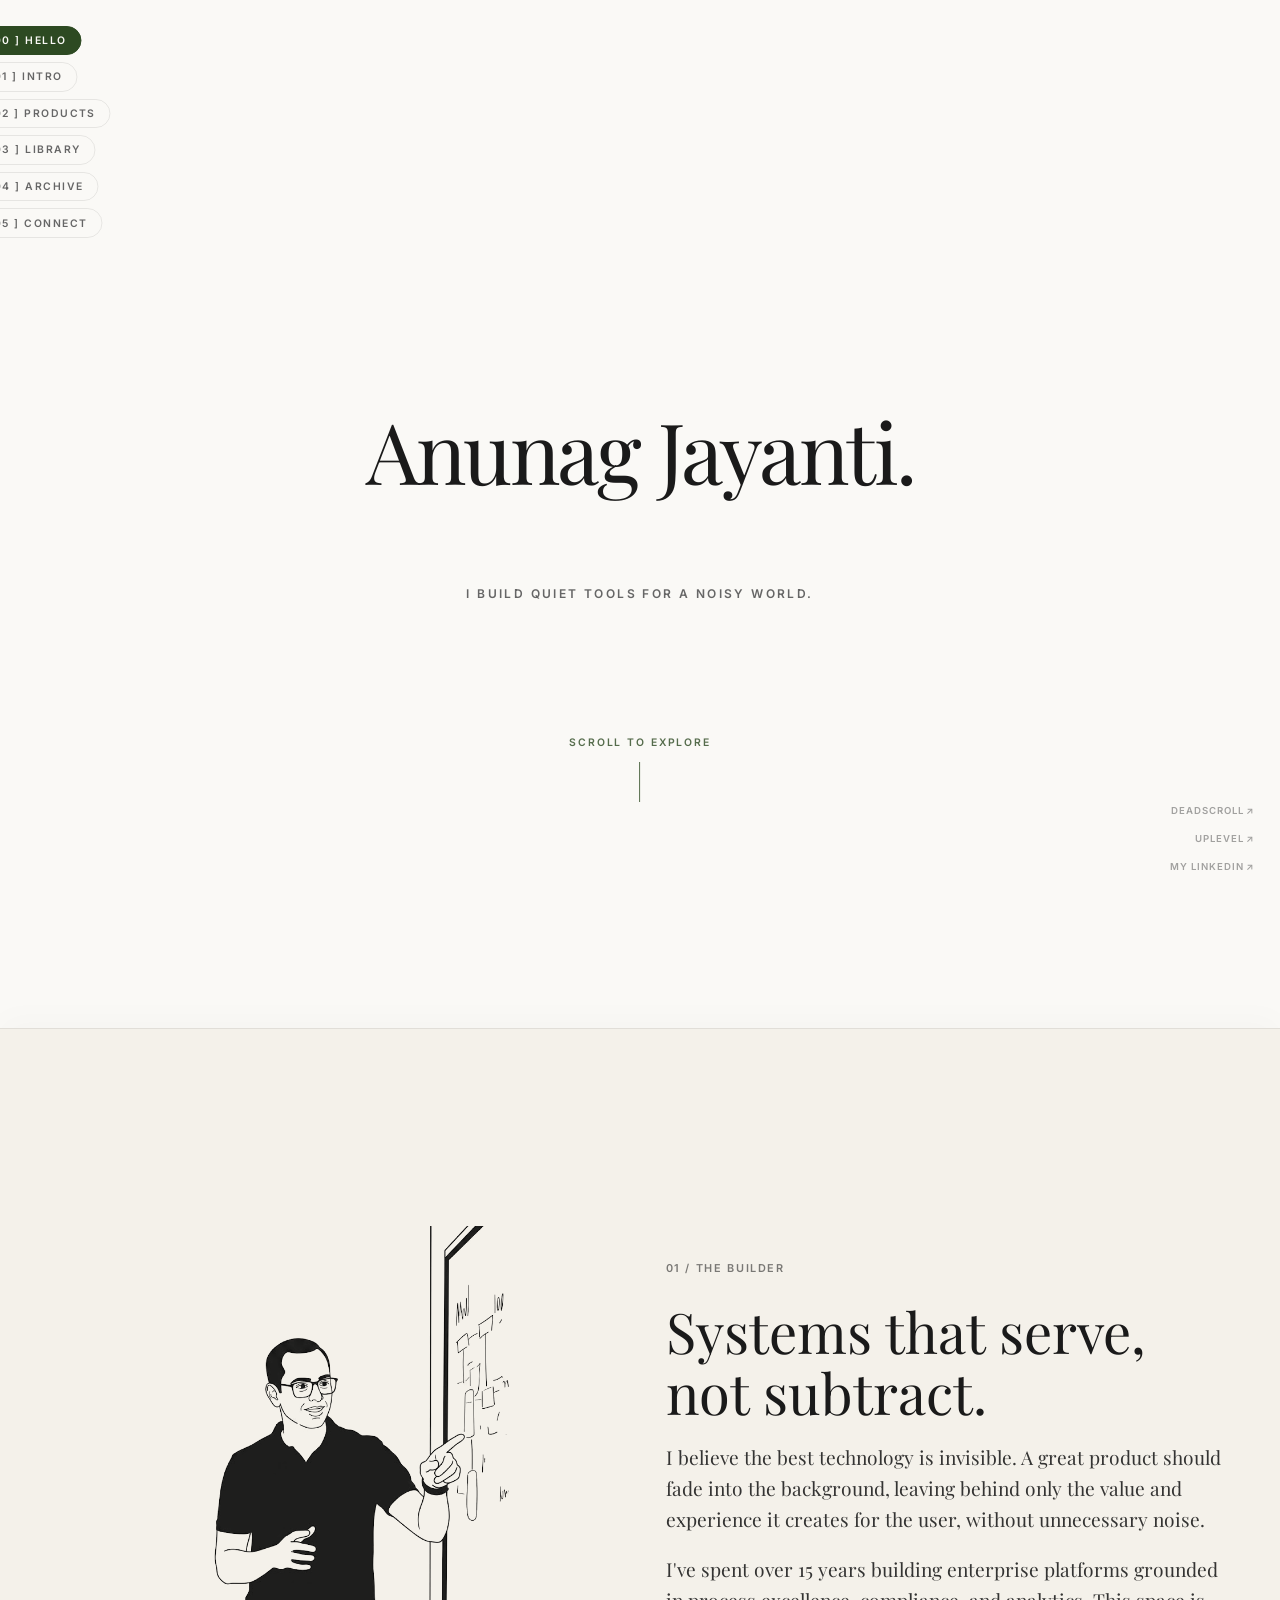
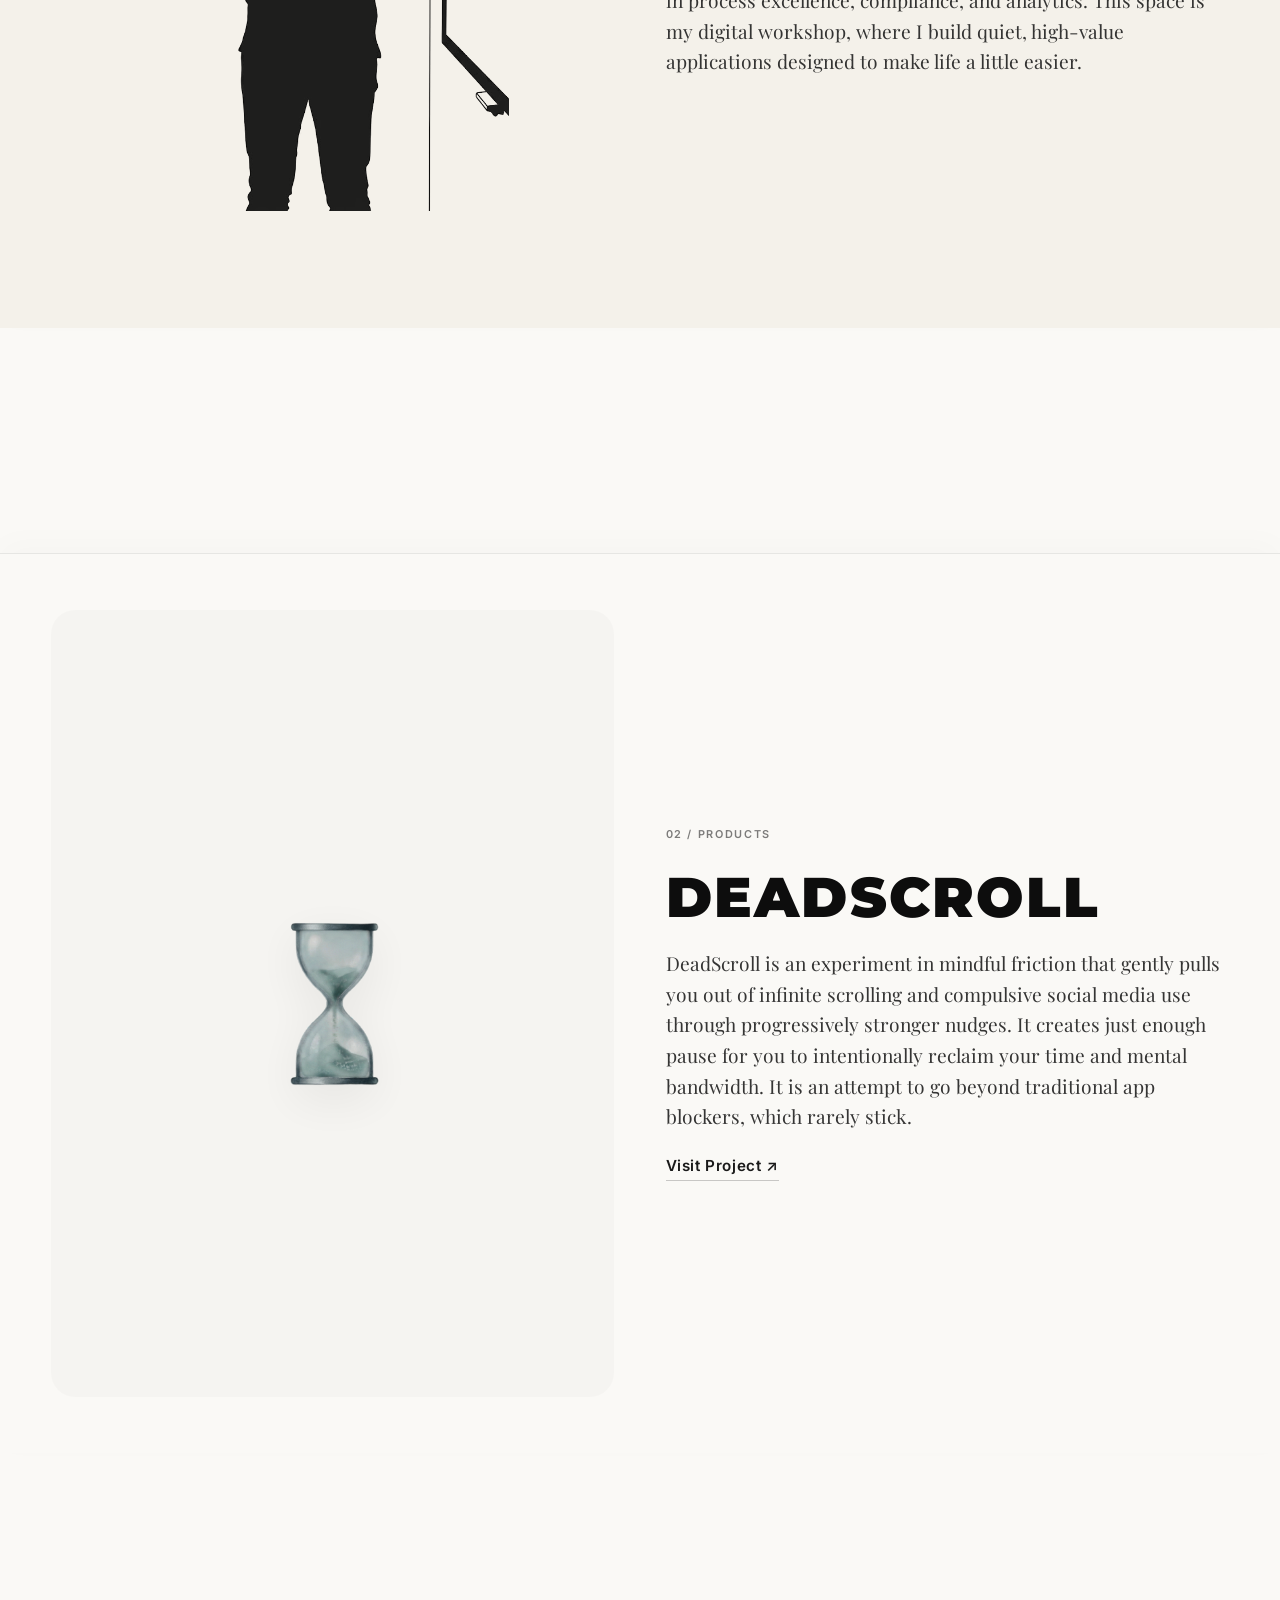
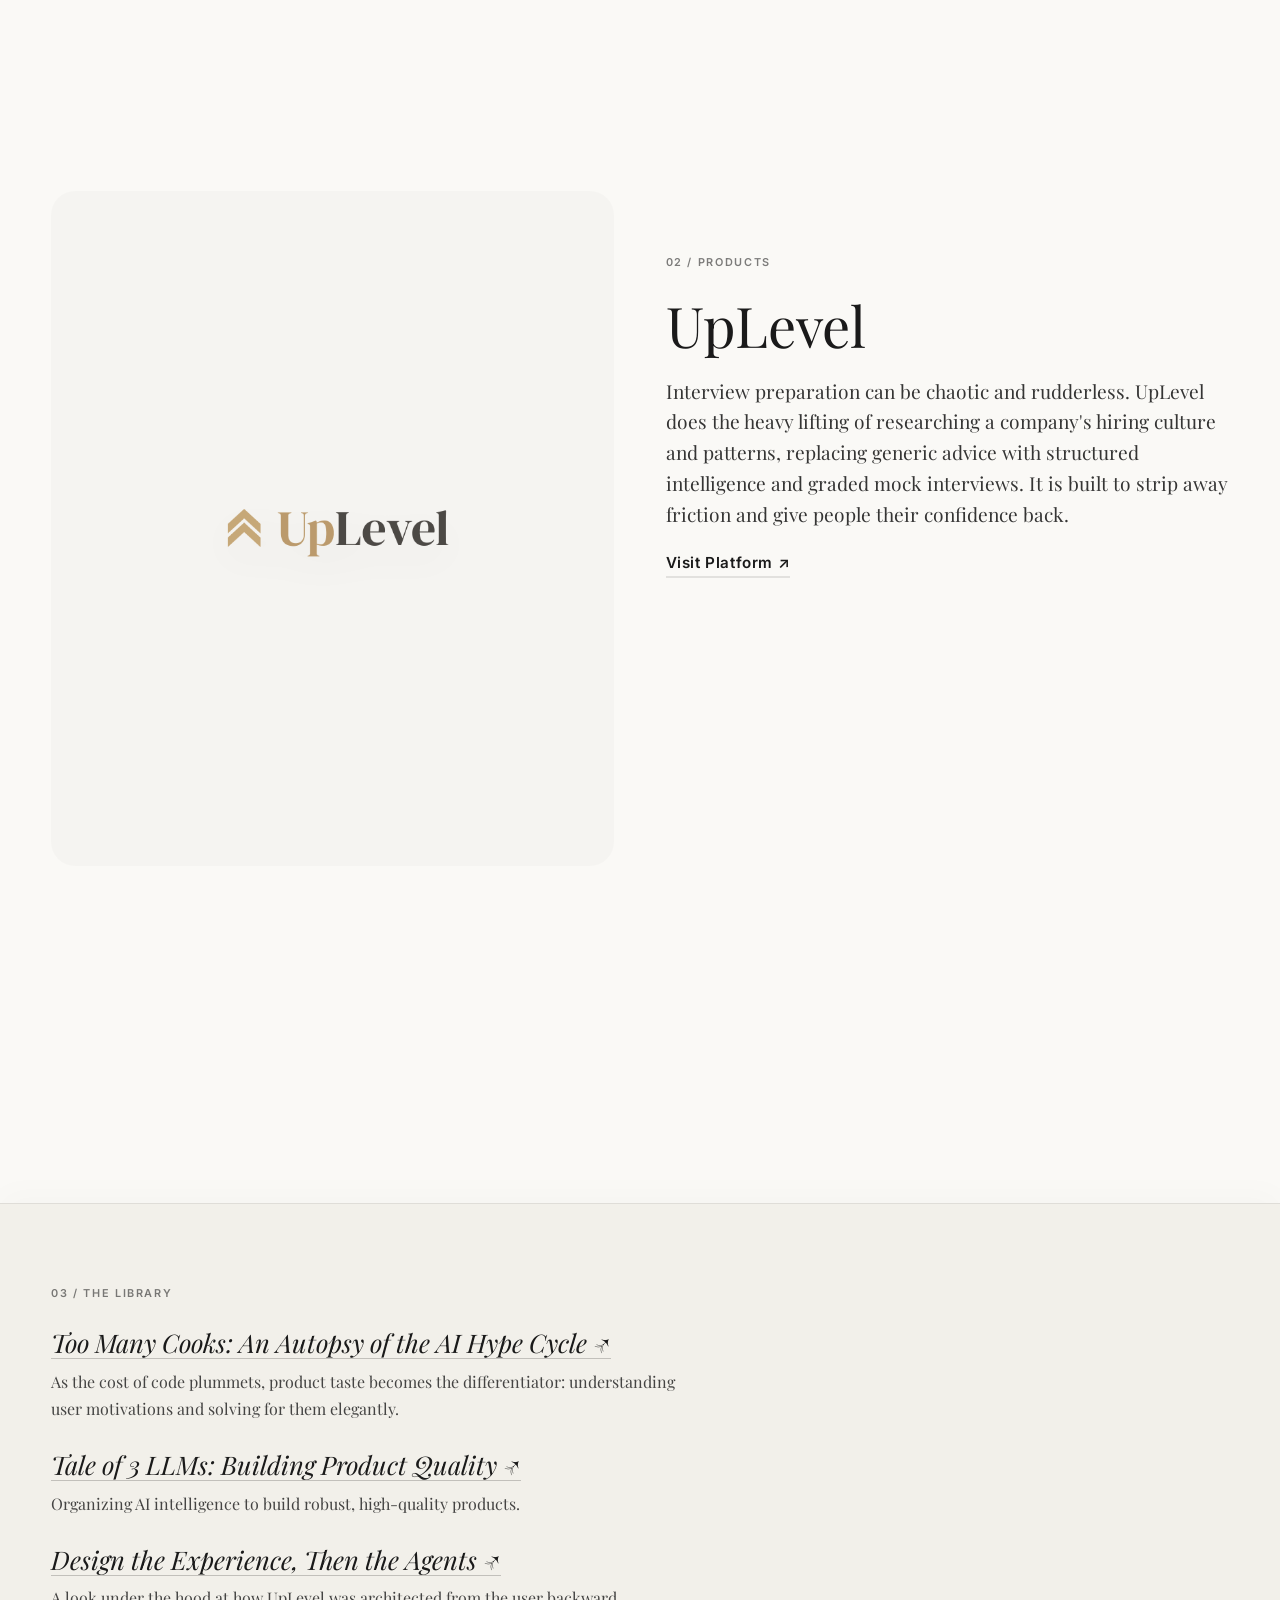
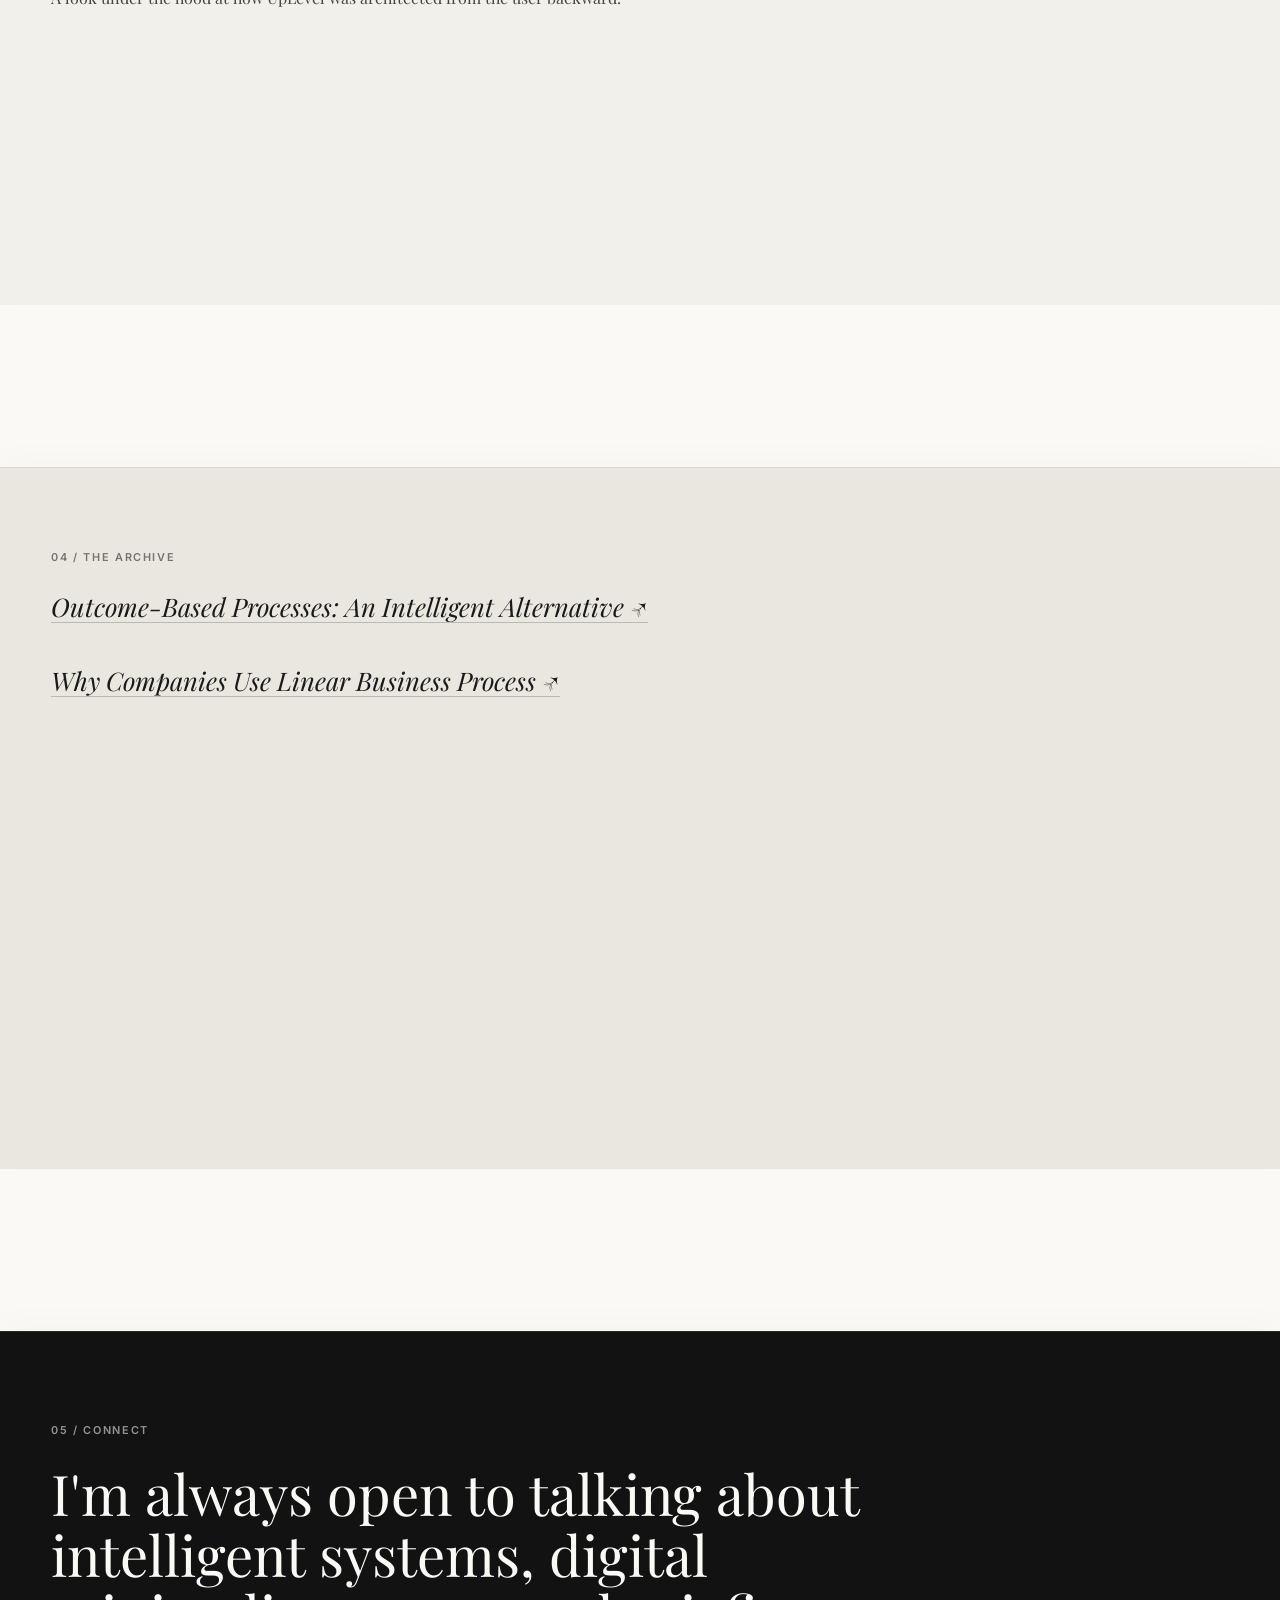
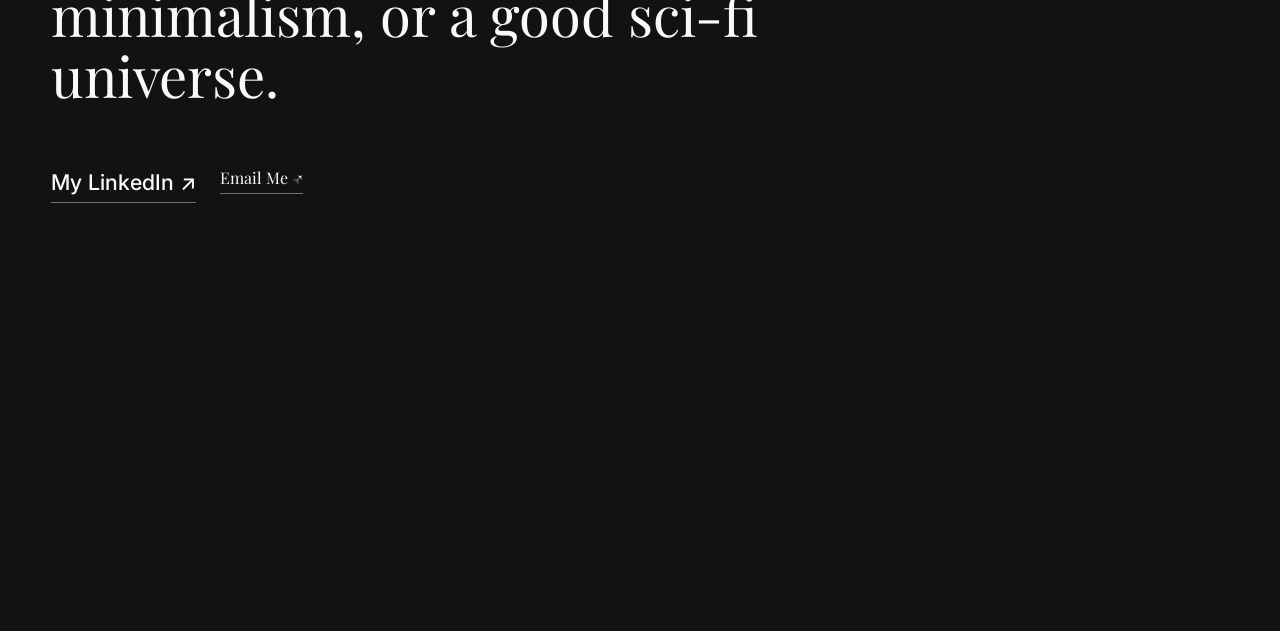
==== index.html @ 955cb9d1 "Normalize email link baseline" ====
<!DOCTYPE html>
<html lang="en">
<head>
    <meta charset="UTF-8">
    <meta name="viewport" content="width=device-width, initial-scale=1.0">
    <title>Anunag Jayanti</title>
    <meta name="description" content="Anunag Jayanti builds thoughtful products, intelligent systems, and quiet tools for a noisy world.">
    <link rel="icon" type="image/jpeg" href="favicon.jpg">
    <link rel="preconnect" href="https://fonts.googleapis.com">
    <link rel="preconnect" href="https://fonts.gstatic.com" crossorigin>
    <link href="https://fonts.googleapis.com/css2?family=Playfair+Display:ital,wght@0,400;0,600;1,400&family=Inter:wght@400;500;600&family=Montserrat:wght@900&display=swap" rel="stylesheet">

    <style>
        :root {
            --font-main: "Playfair Display", Georgia, "Times New Roman", serif;
            --font-sans: "Inter", -apple-system, BlinkMacSystemFont, "Segoe UI", sans-serif;
            --font-deadscroll: "Montserrat", sans-serif;

            --bg-bone: #faf9f6;
            --bg-intro: #f4f1ea;
            --bg-library: #f2f0ea;
            --bg-archive: #eae7e0;
            --bg-connect: #121212;

            --text-dark: #1a1a1a;
            --text-muted: #666666;
            --text-light: #faf9f6;
            --color-pill: #2d4a22;

            --page-max: 1180px;
            --frame-padding: clamp(1rem, 2vw, 2.5rem);
            --section-pad-block: clamp(4rem, 7vw, 7rem);
            --section-pad-inline: clamp(1.25rem, 4vw, 4rem);
            --content-gap: clamp(1.75rem, 4vw, 5rem);
            --border-soft: 1px solid rgba(0, 0, 0, 0.08);
            --shadow-soft: 0 -10px 30px rgba(0, 0, 0, 0.02);
        }

        * {
            box-sizing: border-box;
            margin: 0;
            padding: 0;
        }

        html {
            scroll-behavior: smooth;
        }

        body {
            font-family: var(--font-main);
            color: var(--text-dark);
            background-color: var(--bg-bone);
            line-height: 1.6;
            overflow-x: clip;
        }

        img {
            display: block;
            max-width: 100%;
        }

        a {
            color: inherit;
            text-decoration: none;
            transition: color 0.2s ease, border-color 0.2s ease, opacity 0.2s ease;
        }

        main {
            position: relative;
        }

        .persistent-header {
            position: fixed;
            top: 38svh;
            left: 50%;
            z-index: 105;
            width: min(92vw, 14ch);
            padding: 0;
            font-size: clamp(2.9rem, 12vw, 4.8rem);
            line-height: 0.95;
            letter-spacing: -0.03em;
            color: var(--text-dark);
            text-align: center;
            transform: translate(-50%, -50%) scale(1);
            transform-origin: center center;
            transition: color 0.4s ease;
        }

        .persistent-header span {
            display: inline-block;
            max-width: 100%;
            white-space: normal;
        }

        body.on-dark-pane .persistent-header {
            color: var(--text-light);
        }

        .frame-nav {
            position: fixed;
            top: 5.4rem;
            left: 50%;
            z-index: 104;
            width: min(88vw, 23rem);
            display: grid;
            grid-template-columns: repeat(3, minmax(0, 1fr));
            gap: 0.45rem;
            padding: 0.7rem;
            border: 1px solid rgba(0, 0, 0, 0.06);
            border-radius: 1.1rem;
            background: rgba(250, 249, 246, 0.82);
            backdrop-filter: blur(12px);
            box-shadow: 0 10px 30px rgba(0, 0, 0, 0.05);
            transform: translate(-50%, -12px);
            opacity: 0;
            pointer-events: none;
            transition: opacity 0.28s ease, transform 0.28s ease, background 0.28s ease;
        }

        .nav-item {
            cursor: pointer;
            color: var(--text-muted);
            min-width: 0;
            padding: 0.42rem 0.5rem;
            border-radius: 999px;
            background-color: transparent;
            border: 1px solid rgba(0, 0, 0, 0.08);
            font-family: var(--font-sans);
            font-size: 0.58rem;
            font-weight: 600;
            letter-spacing: 0.1em;
            text-transform: uppercase;
            text-align: center;
            transition: all 0.3s ease;
        }

        .nav-item.active {
            color: var(--text-light);
            background-color: var(--color-pill);
            border-color: var(--color-pill);
        }

        body.on-dark-pane .frame-nav {
            background: rgba(18, 18, 18, 0.84);
        }

        body.on-dark-pane .nav-item {
            color: rgba(255, 255, 255, 0.62);
            border-color: rgba(255, 255, 255, 0.14);
        }

        body.on-dark-pane .nav-item.active {
            color: var(--text-light);
            background-color: var(--color-pill);
            border-color: var(--color-pill);
        }

        .frame-quick-links {
            display: none;
        }

        body.nav-revealed .frame-nav {
            opacity: 1;
            pointer-events: auto;
            transform: translate(-50%, 0);
        }

        section {
            position: sticky;
            top: 0;
            width: 100%;
            min-height: 100svh;
            padding: clamp(5rem, 10vw, 7rem) var(--section-pad-inline);
            margin-bottom: 18svh;
            border-top: var(--border-soft);
            overflow: clip;
            box-shadow: var(--shadow-soft);
            display: flex;
            align-items: center;
        }

        .content {
            width: 100%;
            max-width: var(--page-max);
            margin: 0 auto;
        }

        #pane-00 {
            display: flex;
            align-items: stretch;
            min-height: 100svh;
            background-color: var(--bg-bone);
            border-top: 0;
            box-shadow: none;
            padding-top: 0;
            margin-bottom: 16svh;
        }

        #pane-01 { background-color: var(--bg-intro); }
        #pane-02 { background-color: var(--bg-bone); }
        #pane-03 {
            background-color: var(--bg-bone);
            border-top: 0;
            box-shadow: none;
        }
        #pane-04 { background-color: var(--bg-library); }
        #pane-05 { background-color: var(--bg-archive); }
        #pane-06 {
            background-color: var(--bg-connect);
            color: var(--text-light);
            border-top-color: rgba(255, 255, 255, 0.1);
            margin-bottom: 0;
        }

        .hero-shell {
            width: 100%;
            max-width: var(--page-max);
            margin: 0 auto;
            align-self: stretch;
            display: flex;
            flex-direction: column;
            justify-content: flex-end;
            position: relative;
        }

        .hero-subtitle-container {
            position: absolute;
            top: 52svh;
            left: 50%;
            transform: translateX(-50%);
            width: min(88vw, 24rem);
            max-width: 24rem;
            text-align: center;
        }

        .hero-subtitle {
            font-family: var(--font-sans);
            font-size: 0.8rem;
            font-weight: 600;
            letter-spacing: 0.2em;
            text-transform: uppercase;
            color: var(--text-muted);
            line-height: 1.5;
        }

        .scroll-indicator {
            display: inline-flex;
            flex-direction: column;
            align-items: center;
            gap: 0.65rem;
            font-family: var(--font-sans);
            font-size: 0.65rem;
            font-weight: 600;
            letter-spacing: 0.18em;
            text-transform: uppercase;
            color: var(--color-pill);
            opacity: 0.8;
            align-self: center;
            margin-bottom: 3.5rem;
        }

        .scroll-line {
            width: 1px;
            height: 40px;
            background-color: var(--color-pill);
            animation: scrollPulse 2s infinite cubic-bezier(0.4, 0, 0.2, 1);
        }

        @keyframes scrollPulse {
            0% { transform: scaleY(0); transform-origin: top; opacity: 0; }
            50% { transform: scaleY(1); transform-origin: top; opacity: 1; }
            50.1% { transform: scaleY(1); transform-origin: bottom; opacity: 1; }
            100% { transform: scaleY(0); transform-origin: bottom; opacity: 0; }
        }

        .split-grid {
            display: grid;
            grid-template-columns: minmax(0, 1fr);
            gap: var(--content-gap);
            align-items: center;
        }

        .text-block {
            max-width: 40rem;
        }

        .product-visual {
            width: 100%;
            display: flex;
            align-items: center;
            justify-content: center;
            background-color: rgba(0, 0, 0, 0.02);
            border-radius: 1.5rem;
            padding: clamp(1rem, 4vw, 2.5rem);
        }

        .product-visual img {
            width: 100%;
            height: auto;
            object-fit: contain;
            opacity: 0.95;
            filter: drop-shadow(0 15px 25px rgba(0, 0, 0, 0.08));
        }

        #pane-01 .product-visual {
            background-color: transparent;
            padding: 0;
        }

        #pane-01 .product-visual img {
            max-width: min(28rem, 100%);
            margin-inline: auto;
            max-height: 50svh;
            object-fit: contain;
            mix-blend-mode: multiply;
            filter: grayscale(100%) contrast(110%);
        }

        #pane-01 .split-grid {
            gap: clamp(1rem, 3vw, 1.5rem);
        }

        @media (max-width: 767px) {
            #pane-01 {
                position: sticky;
                min-height: calc(100svh + 4rem);
                align-items: flex-start;
                padding-top: 5rem;
                padding-bottom: 4rem;
                margin-bottom: 0;
            }

            #pane-01 .content {
                max-width: 32rem;
            }

            #pane-01 .split-grid {
                gap: 1.25rem;
                align-items: start;
            }

            #pane-01 .product-visual img {
                max-height: 38svh;
            }

            #pane-01 .text-block {
                max-width: none;
            }

            #pane-02 {
                align-items: flex-start;
                margin-top: 0;
                padding-top: 3rem;
                padding-bottom: 3rem;
            }
        }

        #pane-02 .product-visual img {
            max-width: min(18rem, 100%);
        }

        #pane-03 .product-visual img {
            max-width: min(11rem, 100%);
        }

        h2 {
            margin-bottom: 1.25rem;
            font-size: clamp(2rem, 6vw, 3.5rem);
            font-weight: 400;
            line-height: 1.08;
        }

        h2.brand-deadscroll {
            font-family: var(--font-deadscroll);
            font-weight: 900;
            color: #0d0d0d;
            letter-spacing: 0.04em;
            text-transform: uppercase;
            word-break: break-word;
        }

        p {
            margin-bottom: 1.25rem;
            font-size: clamp(1rem, 2.7vw, 1.2rem);
            opacity: 0.88;
        }

        .section-label {
            margin-bottom: 1.5rem;
            font-family: var(--font-sans);
            font-size: 0.68rem;
            font-weight: 600;
            letter-spacing: 0.15em;
            text-transform: uppercase;
            opacity: 0.56;
        }

        .inline-link {
            display: inline-block;
            border-bottom: 1px solid rgba(0, 0, 0, 0.2);
            font-family: var(--font-sans);
            font-size: 0.95rem;
            font-weight: 600;
            letter-spacing: 0.04em;
            padding-bottom: 0.1rem;
        }

        .inline-link:hover {
            border-color: var(--text-dark);
        }

        .item-list {
            list-style: none;
            display: grid;
            gap: 2rem;
        }

        .item-title {
            display: inline-block;
            margin-bottom: 0.55rem;
            border-bottom: 1px solid rgba(0, 0, 0, 0.2);
            font-size: clamp(1.25rem, 4vw, 1.6rem);
            font-style: italic;
            line-height: 1.25;
        }

        .item-title:hover {
            border-color: var(--text-dark);
        }

        .item-desc {
            max-width: 40rem;
            font-size: 1rem;
            line-height: 1.7;
            opacity: 0.8;
        }

        .contact-stack {
            max-width: 52rem;
            display: flex;
            flex-direction: column;
            gap: 1.5rem;
        }

        .contact-links-and-avatar {
            display: flex;
            flex-direction: column;
            align-items: flex-start;
            gap: 1.5rem;
            margin-top: 1rem;
        }

        .contact-links {
            display: flex;
            flex-wrap: wrap;
            align-items: flex-start;
            gap: 1rem 1.5rem;
        }

        .copy-email-wrap {
            position: relative;
            display: inline-flex;
            align-items: flex-start;
        }

        .connect-link {
            font-family: var(--font-sans);
            font-size: clamp(1.05rem, 3vw, 1.35rem);
            font-weight: 500;
            border-bottom: 1px solid rgba(255, 255, 255, 0.4);
            padding-bottom: 0.15rem;
        }

        button.connect-link {
            appearance: none;
            display: inline-block;
            cursor: pointer;
            font: inherit;
            line-height: inherit;
            color: inherit;
            background: transparent;
            border-top: 0;
            border-right: 0;
            border-left: 0;
            border-bottom: 1px solid rgba(255, 255, 255, 0.4);
            margin: 0;
            padding-top: 0;
            padding-right: 0;
            padding-left: 0;
            padding-bottom: 0.15rem;
            text-align: left;
            vertical-align: top;
        }

        .copy-email-note,
        .copy-email-confirm {
            position: absolute;
            left: 0;
            top: calc(100% + 0.35rem);
            font-family: var(--font-sans);
            font-size: 0.68rem;
            font-weight: 500;
            letter-spacing: 0.08em;
            opacity: 0;
            transform: translateY(-2px);
            transition: opacity 0.2s ease, transform 0.2s ease;
            pointer-events: none;
        }

        .copy-email-note {
            color: rgba(255, 255, 255, 0.68);
            text-transform: none;
        }

        .copy-email-confirm {
            color: rgba(255, 255, 255, 0.88);
            text-transform: uppercase;
        }

        .copy-email-wrap:hover .copy-email-note,
        .copy-email-wrap:focus-within .copy-email-note {
            opacity: 1;
            transform: translateY(0);
        }

        .copy-email-wrap.is-copied .copy-email-confirm {
            opacity: 1;
            transform: translateY(0);
        }

        .contact-avatar-logo {
            width: 76px;
            height: 76px;
            border-radius: 50%;
            object-fit: cover;
            object-position: top center;
            filter: grayscale(100%) contrast(110%);
            background-color: var(--bg-intro);
            border: 2px solid rgba(255, 255, 255, 0.15);
            box-shadow: 0 5px 15px rgba(0, 0, 0, 0.5);
        }

        @media (min-width: 768px) {
            .persistent-header {
                width: min(78vw, 15ch);
                font-size: clamp(3.4rem, 10vw, 5.2rem);
            }

            .frame-nav {
                top: 5.9rem;
                width: min(82vw, 31rem);
                grid-template-columns: repeat(3, minmax(0, 1fr));
            }

            .nav-item {
                padding: 0.46rem 0.7rem;
                font-size: 0.62rem;
            }

            .hero-shell {
                justify-content: flex-end;
            }

            .hero-subtitle-container {
                top: 54svh;
                width: min(78vw, 30rem);
            }

            .contact-links-and-avatar {
                flex-direction: row;
                align-items: center;
                gap: 2rem;
            }
        }

        @media (min-width: 1024px) {
            body {
                overflow-x: hidden;
            }

            .persistent-header {
                top: 50vh;
                width: auto;
                font-size: clamp(3.3rem, 6.6vw, 5.5rem);
                transform: translate(-50%, -50%) scale(1);
            }

            .persistent-header span {
                max-width: none;
                white-space: nowrap;
            }

            .frame-nav {
                top: var(--frame-padding);
                left: max(2.5rem, calc((100vw - var(--page-max)) / 2 - 6rem));
                display: flex;
                flex-direction: column;
                align-items: flex-start;
                width: auto;
                padding: 0;
                border: 0;
                border-radius: 0;
                overflow: visible;
                background: none;
                backdrop-filter: none;
                box-shadow: none;
                opacity: 1;
                pointer-events: auto;
                transform: none;
            }

            .nav-item {
                padding: 0.45rem 0.85rem;
                font-size: 0.65rem;
                letter-spacing: 0.14em;
            }

            .frame-quick-links {
                position: fixed;
                right: var(--frame-padding);
                bottom: var(--frame-padding);
                z-index: 100;
                display: flex;
                flex-direction: column;
                align-items: flex-end;
                gap: 0.8rem;
                font-family: var(--font-sans);
                font-size: 0.6rem;
                font-weight: 600;
                letter-spacing: 0.1em;
                text-transform: uppercase;
            }

            .frame-quick-links a {
                color: var(--text-muted);
                opacity: 0.6;
            }

            .frame-quick-links a:hover {
                opacity: 1;
                color: var(--text-dark);
            }

            body.on-dark-pane .frame-quick-links a {
                color: rgba(255, 255, 255, 0.4);
            }

            body.on-dark-pane .frame-quick-links a:hover {
                color: var(--text-light);
            }

            section {
                padding: 0 calc(var(--frame-padding) * 2);
                margin-bottom: 25svh;
            }

            #pane-00 {
                align-items: stretch;
                padding-top: 0;
                min-height: calc(100svh - 1rem);
            }

            .hero-shell {
                max-width: none;
            }

            .hero-subtitle-container {
                position: absolute;
                top: 65vh;
                left: 50%;
                transform: translateX(-50%);
                width: 100%;
                max-width: none;
                text-align: center;
            }

            .hero-subtitle {
                text-align: center;
                font-size: 0.75rem;
            }

            .scroll-indicator {
                position: absolute;
                left: 50%;
                bottom: var(--frame-padding);
                transform: translateX(-50%);
                align-items: center;
            }

            .split-grid {
                grid-template-columns: minmax(0, 1fr) minmax(0, 1fr);
            }

            #pane-01 .product-visual img {
                max-height: 65vh;
                margin-top: 5rem;
            }

            #pane-01 .split-grid {
                gap: var(--content-gap);
            }

            #pane-02 .product-visual {
                min-height: 87.5vh;
                align-self: flex-start;
            }

            #pane-02 .product-visual img {
                max-width: 200px;
                max-height: 45vh;
            }

            #pane-03 {
                align-items: flex-start;
            }

            #pane-03 .split-grid {
                min-height: 100svh;
            }

            #pane-03 .product-visual {
                min-height: 75vh;
            }

            #pane-03 .product-visual img {
                max-width: 350px;
            }

            #pane-03 .text-block {
                align-self: center;
                transform: translateY(-12.5vh);
            }

            #pane-04,
            #pane-05 {
                min-height: 78svh;
                align-items: flex-start;
                padding-top: clamp(5rem, 9vh, 7rem);
                margin-bottom: 18svh;
            }

            #pane-04 .item-list {
                gap: 1.6rem;
            }

            #pane-06 {
                min-height: 100svh;
                align-items: flex-start;
                padding-top: clamp(5rem, 10vh, 8rem);
            }
        }
    </style>
</head>
<body>
    <div class="persistent-header" id="brand-header"><span>Anunag Jayanti.</span></div>

    <div class="frame-nav" aria-label="Section navigation">
        <button class="nav-item active" data-target="pane-00" id="nav-00" type="button">[ 00 ] Hello</button>
        <button class="nav-item" data-target="pane-01" id="nav-01" type="button">[ 01 ] Intro</button>
        <button class="nav-item" data-target="pane-02" id="nav-products" type="button">[ 02 ] Products</button>
        <button class="nav-item" data-target="pane-04" id="nav-04" type="button">[ 03 ] Library</button>
        <button class="nav-item" data-target="pane-05" id="nav-05" type="button">[ 04 ] Archive</button>
        <button class="nav-item" data-target="pane-06" id="nav-06" type="button">[ 05 ] Connect</button>
    </div>

    <div class="frame-quick-links">
        <a href="https://www.deadscroll.app/" target="_blank" rel="noreferrer">DeadScroll &nearr;</a>
        <a href="https://uplevel.guide/" target="_blank" rel="noreferrer">UpLevel &nearr;</a>
        <a href="https://www.linkedin.com/in/anunagjayanti/" target="_blank" rel="noreferrer">My LinkedIn &nearr;</a>
    </div>

    <main>
        <section id="pane-00">
            <div class="hero-shell content">
                <div class="hero-subtitle-container" id="brand-tagline">
                    <div class="hero-subtitle">I build quiet tools for a noisy world.</div>
                </div>
                <div class="scroll-indicator">
                    <span>Scroll to explore</span>
                    <div class="scroll-line"></div>
                </div>
            </div>
        </section>

        <section id="pane-01">
            <div class="content split-grid">
                <div class="product-visual">
                    <img src="Anunag image 2.jpg" alt="Anunag Jayanti portrait">
                </div>
                <div class="text-block">
                    <div class="section-label">01 / The Builder</div>
                    <h2>Systems that serve, not subtract.</h2>
                    <p>I believe the best technology is invisible. A great product should fade into the background, leaving behind only the value and experience it creates for the user, without unnecessary noise.</p>
                    <p>I've spent over 15 years building enterprise platforms grounded in process excellence, compliance, and analytics. This space is my digital workshop, where I build quiet, high-value applications designed to make life a little easier.</p>
                </div>
            </div>
        </section>

        <section id="pane-02">
            <div class="content split-grid">
                <div class="product-visual">
                    <img src="ic_launcher_custom.png" alt="DeadScroll hourglass logo">
                </div>
                <div class="text-block">
                    <div class="section-label">02 / Products</div>
                    <h2 class="brand-deadscroll">DEADSCROLL</h2>
                    <p>DeadScroll is an experiment in mindful friction that gently pulls you out of infinite scrolling and compulsive social media use through progressively stronger nudges. It creates just enough pause for you to intentionally reclaim your time and mental bandwidth. It is an attempt to go beyond traditional app blockers, which rarely stick.</p>
                    <a href="https://www.deadscroll.app/" target="_blank" rel="noreferrer" class="inline-link">Visit Project &nearr;</a>
                </div>
            </div>
        </section>

        <section id="pane-03">
            <div class="content split-grid">
                <div class="product-visual">
                    <img src="uplevel-logo-transparent.png" alt="UpLevel logo">
                </div>
                <div class="text-block">
                    <div class="section-label">02 / Products</div>
                    <h2>UpLevel</h2>
                    <p>Interview preparation can be chaotic and rudderless. UpLevel does the heavy lifting of researching a company's hiring culture and patterns, replacing generic advice with structured intelligence and graded mock interviews. It is built to strip away friction and give people their confidence back.</p>
                    <a href="https://uplevel.guide/" target="_blank" rel="noreferrer" class="inline-link">Visit Platform &nearr;</a>
                </div>
            </div>
        </section>

        <section id="pane-04">
            <div class="content">
                <div class="section-label">03 / The Library</div>
                <ul class="item-list">
                    <li>
                        <a href="https://anunagjayanti.medium.com/too-many-cooks-an-autopsy-of-the-ai-hype-cycle-25ee276a88fc" target="_blank" rel="noreferrer" class="item-title">Too Many Cooks: An Autopsy of the AI Hype Cycle &nearr;</a>
                        <div class="item-desc">As the cost of code plummets, product taste becomes the differentiator: understanding user motivations and solving for them elegantly.</div>
                    </li>
                    <li>
                        <a href="https://anunagjayanti.medium.com/tale-of-3-llms-building-product-quality-by-organizing-ai-intelligence-0e062ff59d80" target="_blank" rel="noreferrer" class="item-title">Tale of 3 LLMs: Building Product Quality &nearr;</a>
                        <div class="item-desc">Organizing AI intelligence to build robust, high-quality products.</div>
                    </li>
                    <li>
                        <a href="https://anunagjayanti.medium.com/design-the-experience-then-the-agents-how-uplevel-was-built-486b90a1ed76" target="_blank" rel="noreferrer" class="item-title">Design the Experience, Then the Agents &nearr;</a>
                        <div class="item-desc">A look under the hood at how UpLevel was architected from the user backward.</div>
                    </li>
                </ul>
            </div>
        </section>

        <section id="pane-05">
            <div class="content">
                <div class="section-label">04 / The Archive</div>
                <ul class="item-list">
                    <li><a href="https://anunagjayanti.medium.com/outcome-based-processes-an-intelligent-alternative-10e51e8b6f21" target="_blank" rel="noreferrer" class="item-title">Outcome-Based Processes: An Intelligent Alternative &nearr;</a></li>
                    <li><a href="https://anunagjayanti.medium.com/why-companies-use-linear-business-process-ca1997d417d5" target="_blank" rel="noreferrer" class="item-title">Why Companies Use Linear Business Process &nearr;</a></li>
                </ul>
            </div>
        </section>

        <section id="pane-06">
            <div class="content">
                <div class="section-label">05 / Connect</div>
                <div class="contact-stack">
                    <h2>I'm always open to talking about intelligent systems, digital minimalism, or a good sci-fi universe.</h2>
                    <div class="contact-links-and-avatar">
                        <div class="contact-links">
                            <a href="https://www.linkedin.com/in/anunagjayanti/" target="_blank" rel="noreferrer" class="connect-link">My LinkedIn &nearr;</a>
                            <div class="copy-email-wrap">
                                <button type="button" class="connect-link copy-email-trigger" data-email="jayanti.nag@gmail.com">Email Me &nearr;</button>
                                <span class="copy-email-note">jayanti.nag@gmail.com</span>
                                <span class="copy-email-confirm" aria-live="polite">Copied</span>
                            </div>
                        </div>
                    </div>
                </div>
            </div>
        </section>
    </main>

    <script>
        const header = document.getElementById("brand-header");
        const tagline = document.getElementById("brand-tagline");
        const frameNav = document.querySelector(".frame-nav");
        const body = document.body;
        const sections = Array.from(document.querySelectorAll("section"));
        const introPane = document.getElementById("pane-01");
        const navItems = Array.from(document.querySelectorAll(".nav-item"));
        const darkPane = document.getElementById("pane-06");
        const desktopMedia = window.matchMedia("(min-width: 1024px)");
        const copyEmailTriggers = Array.from(document.querySelectorAll(".copy-email-trigger"));
        const layoutState = {
            compactHeaderTop: 18,
            compactNavTop: 0,
            heroEnd: 1,
            navRevealPoint: 1,
            sectionStarts: {}
        };

        function measureLayout() {
            const isDesktop = desktopMedia.matches;
            const headerHeight = header.getBoundingClientRect().height;
            const navHeight = frameNav.getBoundingClientRect().height;
            const compactHeaderTop = isDesktop ? 40 : 30;
            const compactScale = isDesktop ? 0.35 : 0.44;
            const compactGap = isDesktop ? 18 : 2;
            const compactNavTop = isDesktop ? 16 : compactHeaderTop + (headerHeight * compactScale) + compactGap;
            const sectionStarts = {};
            const maxScroll = Math.max(0, document.documentElement.scrollHeight - window.innerHeight);

            sections.forEach((section) => {
                sectionStarts[section.id] = Math.min(section.offsetTop, maxScroll);
            });

            const introTop = sectionStarts[introPane.id] ?? 0;
            const heroEnd = Math.max(120, introTop - (compactNavTop + navHeight + 32));
            const navRevealPoint = isDesktop ? 0 : Math.max(120, heroEnd - 6);

            layoutState.compactHeaderTop = compactHeaderTop;
            layoutState.compactNavTop = compactNavTop;
            layoutState.heroEnd = heroEnd;
            layoutState.navRevealPoint = navRevealPoint;
            layoutState.sectionStarts = sectionStarts;

            frameNav.style.top = isDesktop ? "" : `${compactNavTop}px`;
        }

        function syncNav(activeId) {
            navItems.forEach((item) => item.classList.remove("active"));

            if (activeId === "pane-02" || activeId === "pane-03") {
                document.getElementById("nav-products").classList.add("active");
                return;
            }

            const targetNav = document.querySelector(`[data-target="${activeId}"]`);
            if (targetNav) targetNav.classList.add("active");
        }

        function updateOnScroll() {
            const scrollAnchor = window.scrollY + (window.innerHeight * 0.5);
            let activeId = "pane-00";

            sections.forEach((pane) => {
                const paneStart = layoutState.sectionStarts[pane.id] ?? pane.offsetTop;
                if (scrollAnchor >= paneStart) {
                    activeId = pane.id;
                }
            });

            const darkRect = darkPane.getBoundingClientRect();
            const darkRatio = Math.min(1, Math.max(0, (window.innerHeight - darkRect.top) / Math.max(darkRect.height, 1)));
            body.classList.toggle("on-dark-pane", darkRatio >= (desktopMedia.matches ? 0.55 : 0.45));
            syncNav(activeId);

            const isDesktop = desktopMedia.matches;
            const startTop = isDesktop ? (window.innerHeight * 0.5) : Math.round((window.innerHeight - header.getBoundingClientRect().height) / 2);
            const endTop = layoutState.compactHeaderTop;
            let prog = window.scrollY / layoutState.heroEnd;
            prog = Math.max(0, Math.min(1, prog));
            const currentTop = startTop - ((startTop - endTop) * prog);
            const currentScale = 1 - ((isDesktop ? 0.65 : 0.56) * prog);

            header.style.top = `${currentTop}px`;
            header.style.left = "50%";
            header.style.transform = `translate(-50%, -50%) scale(${currentScale})`;
            body.classList.toggle("nav-revealed", isDesktop || window.scrollY >= layoutState.navRevealPoint);

            if (tagline) {
                tagline.style.opacity = String(Math.max(0, 1 - (prog * (isDesktop ? 2 : 1.7))));
            }
        }

        navItems.forEach((item) => {
            item.addEventListener("click", () => {
                const targetId = item.getAttribute("data-target");
                const targetTop = layoutState.sectionStarts[targetId];
                if (typeof targetTop === "number") {
                    window.scrollTo({ top: targetTop, behavior: "smooth" });
                }
            });
        });

        async function copyEmailAddress(email) {
            if (navigator.clipboard && window.isSecureContext) {
                await navigator.clipboard.writeText(email);
                return;
            }

            const tempInput = document.createElement("input");
            tempInput.value = email;
            document.body.appendChild(tempInput);
            tempInput.select();
            document.execCommand("copy");
            tempInput.remove();
        }

        copyEmailTriggers.forEach((trigger) => {
            const wrapper = trigger.closest(".copy-email-wrap");
            let copiedTimer;

            trigger.addEventListener("click", async () => {
                const email = trigger.getAttribute("data-email");

                if (!email || !wrapper) {
                    return;
                }

                try {
                    await copyEmailAddress(email);
                    wrapper.classList.add("is-copied");
                    window.clearTimeout(copiedTimer);
                    copiedTimer = window.setTimeout(() => {
                        wrapper.classList.remove("is-copied");
                    }, 2200);
                } catch (error) {
                    console.error("Failed to copy email address", error);
                }
            });
        });

        window.addEventListener("scroll", updateOnScroll, { passive: true });
        window.addEventListener("resize", () => {
            measureLayout();
            updateOnScroll();
        });
        desktopMedia.addEventListener("change", () => {
            measureLayout();
            updateOnScroll();
        });
        measureLayout();
        updateOnScroll();
    </script>
</body>
</html>
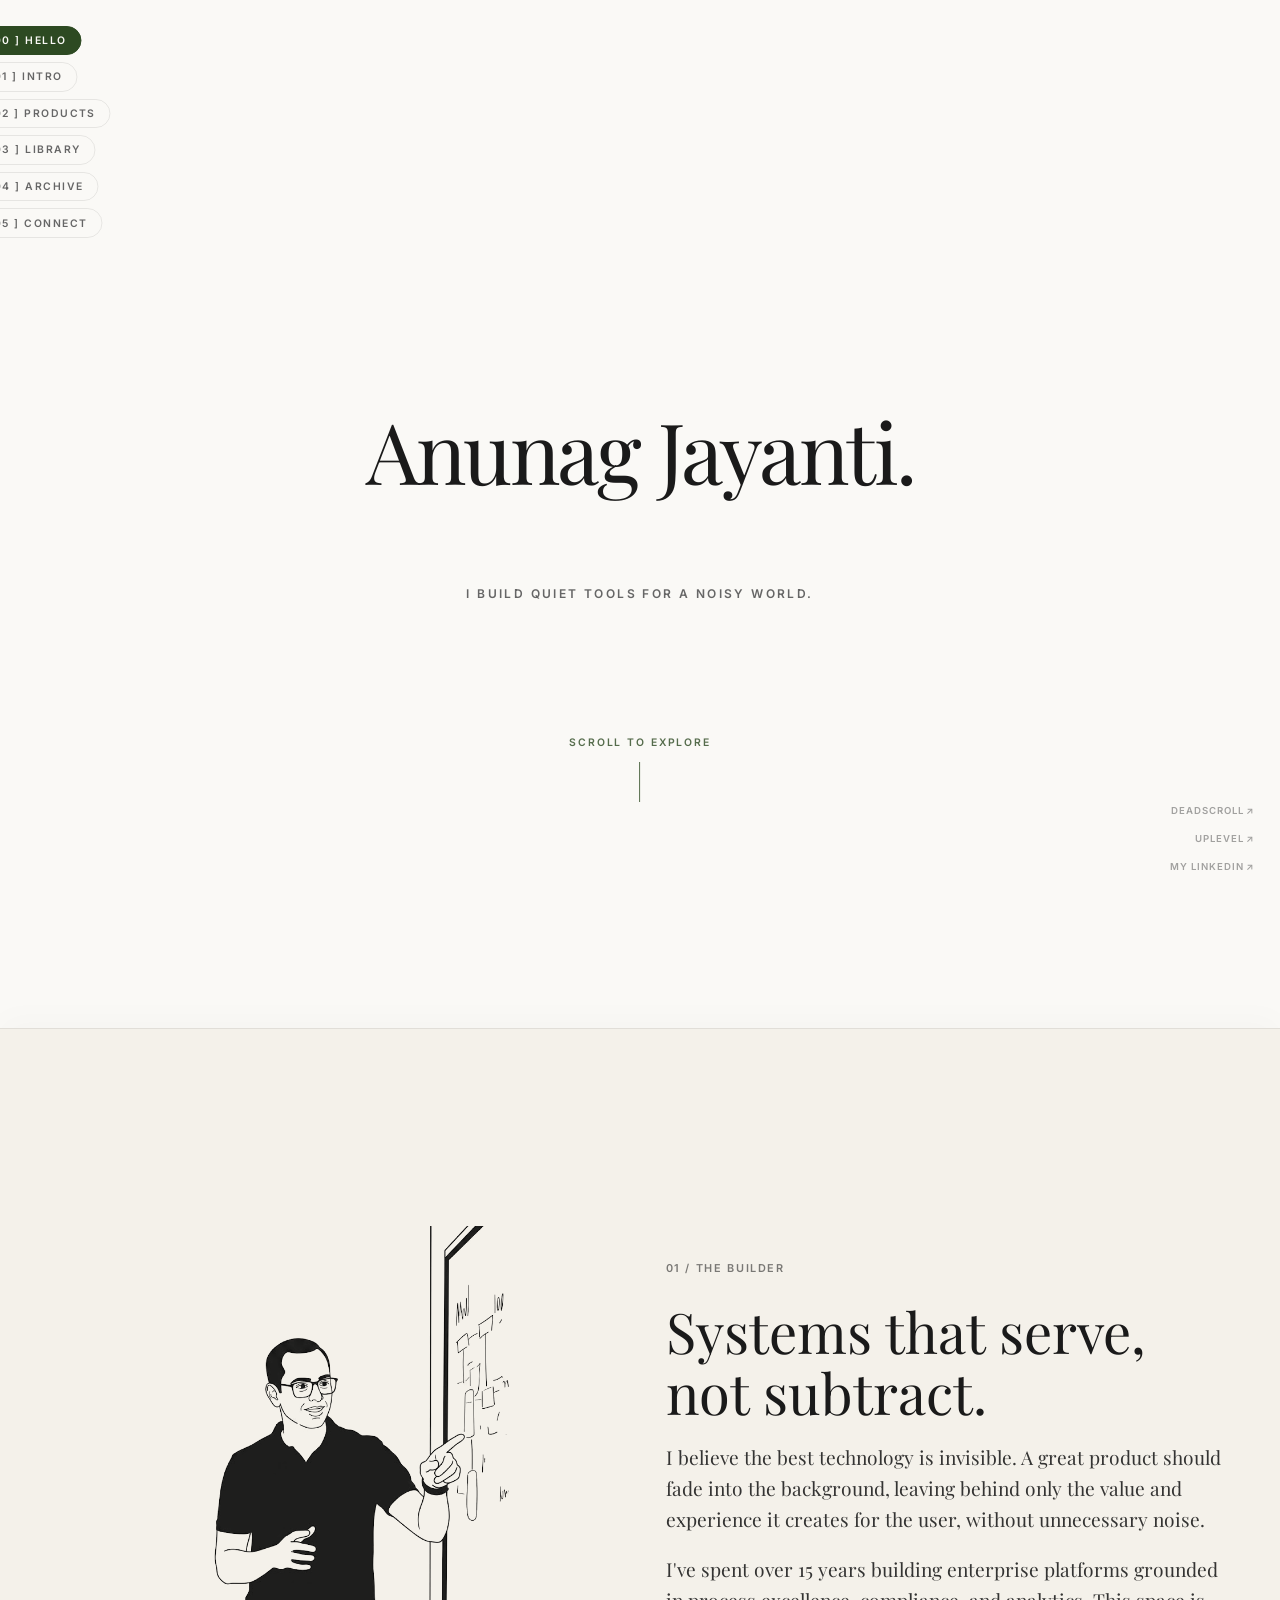
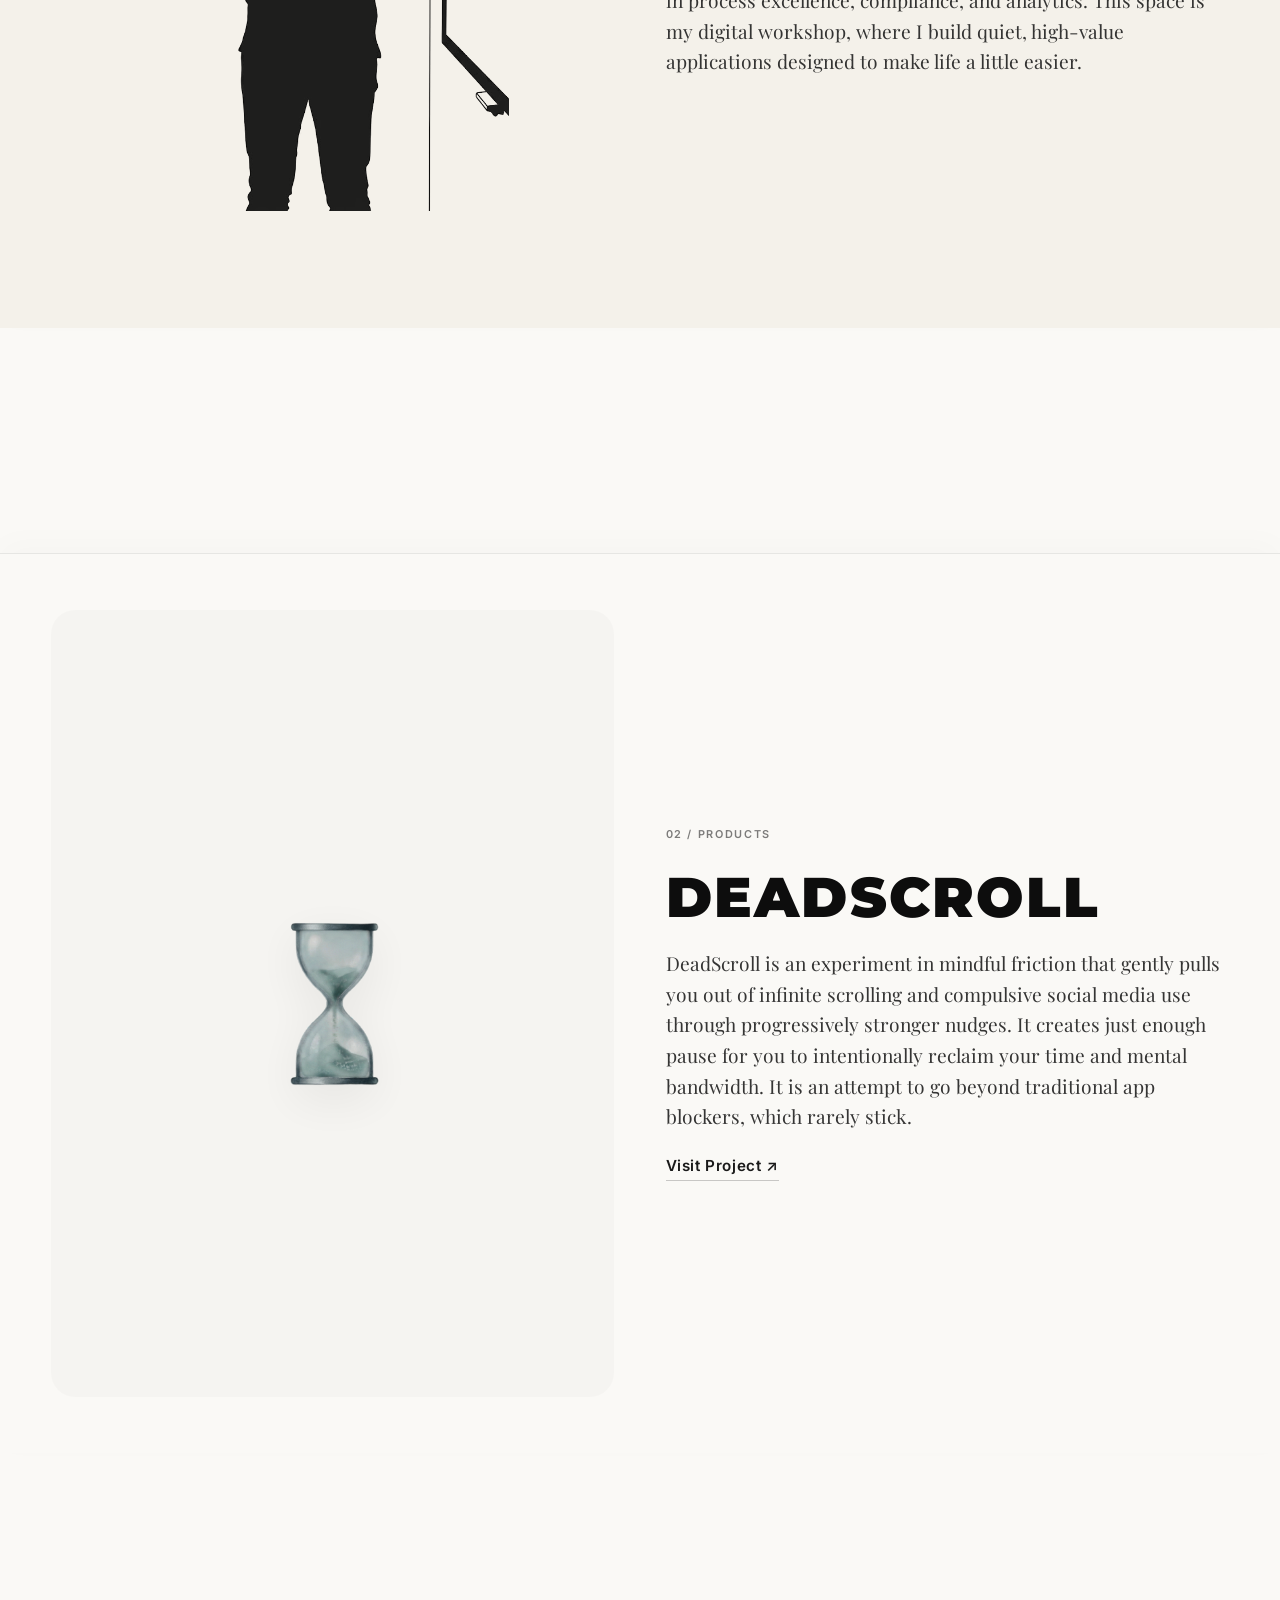
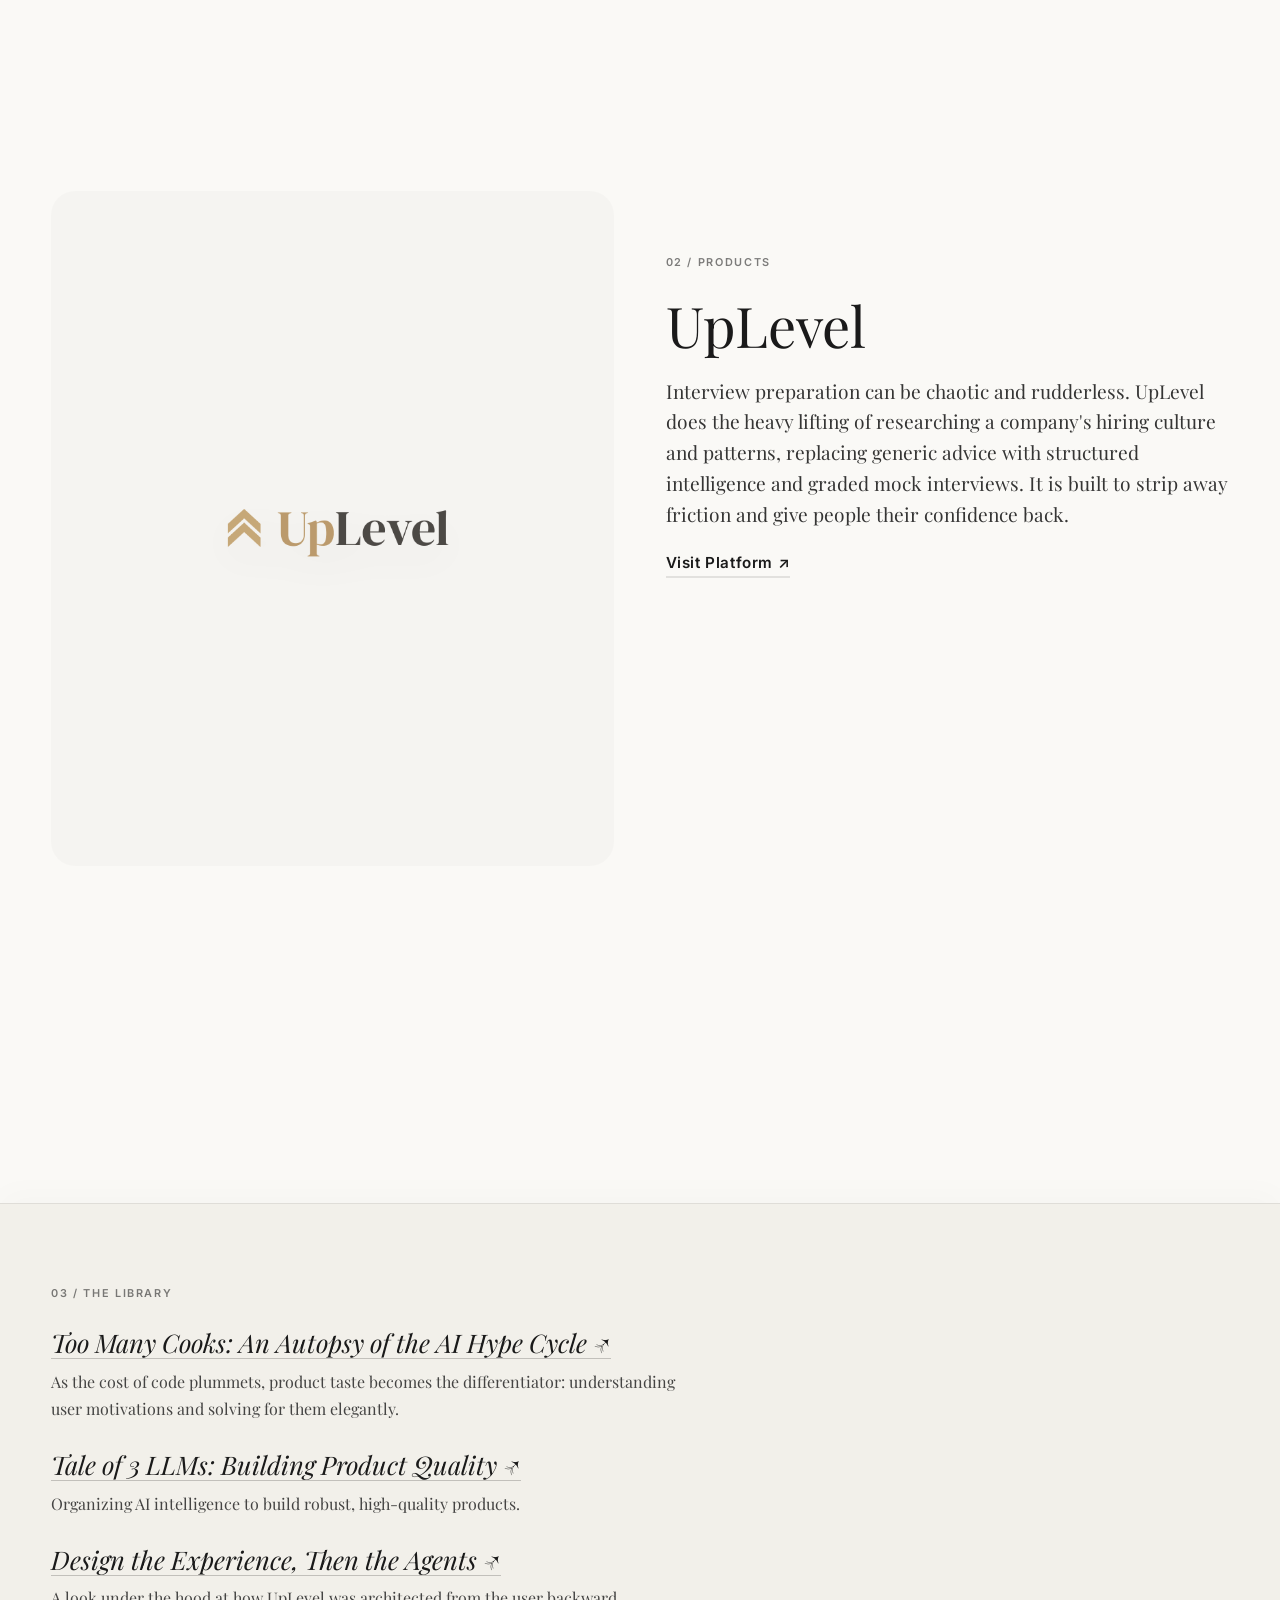
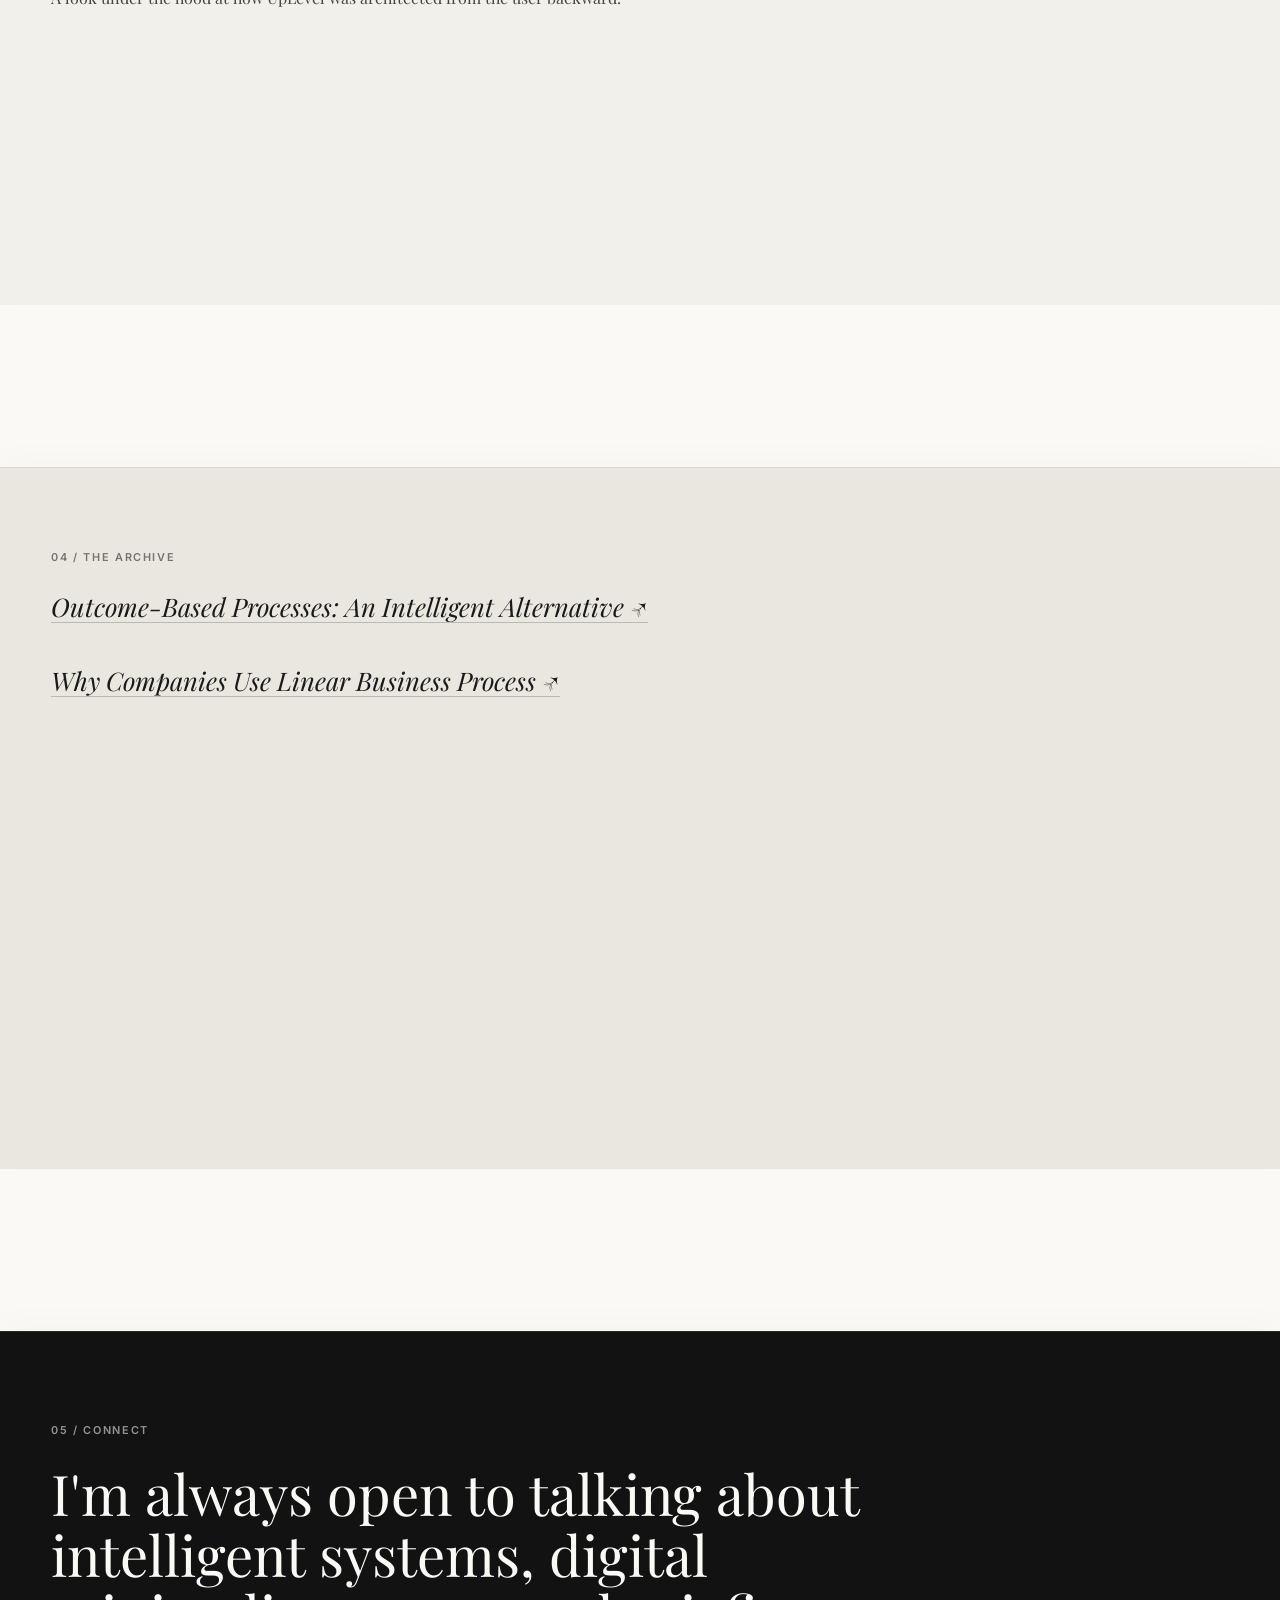
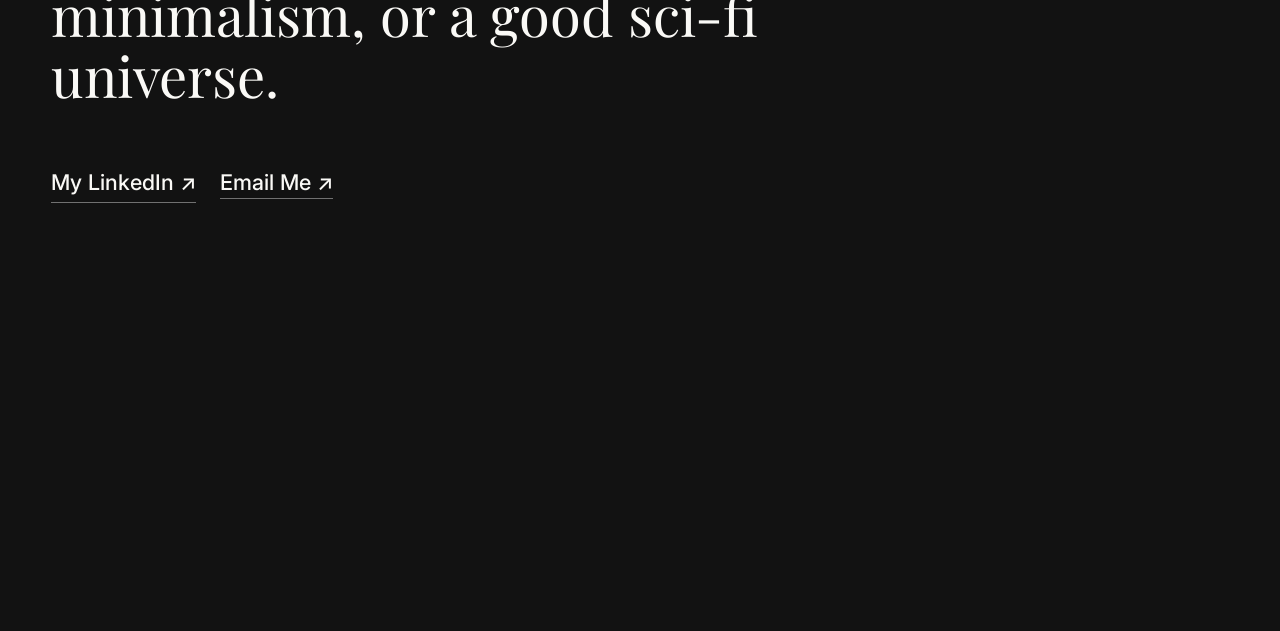
==== commit ea81371f: "Match email link typography" ====
--- a/index.html
+++ b/index.html
@@ -453,7 +453,7 @@
         .contact-links {
             display: flex;
             flex-wrap: wrap;
-            align-items: flex-start;
+            align-items: baseline;
             gap: 1rem 1.5rem;
         }
 
@@ -475,8 +475,10 @@
             appearance: none;
             display: inline-block;
             cursor: pointer;
-            font: inherit;
-            line-height: inherit;
+            font-family: var(--font-sans);
+            font-size: clamp(1.05rem, 3vw, 1.35rem);
+            font-weight: 500;
+            line-height: normal;
             color: inherit;
             background: transparent;
             border-top: 0;
@@ -489,7 +491,7 @@
             padding-left: 0;
             padding-bottom: 0.15rem;
             text-align: left;
-            vertical-align: top;
+            vertical-align: baseline;
         }
 
         .copy-email-note,
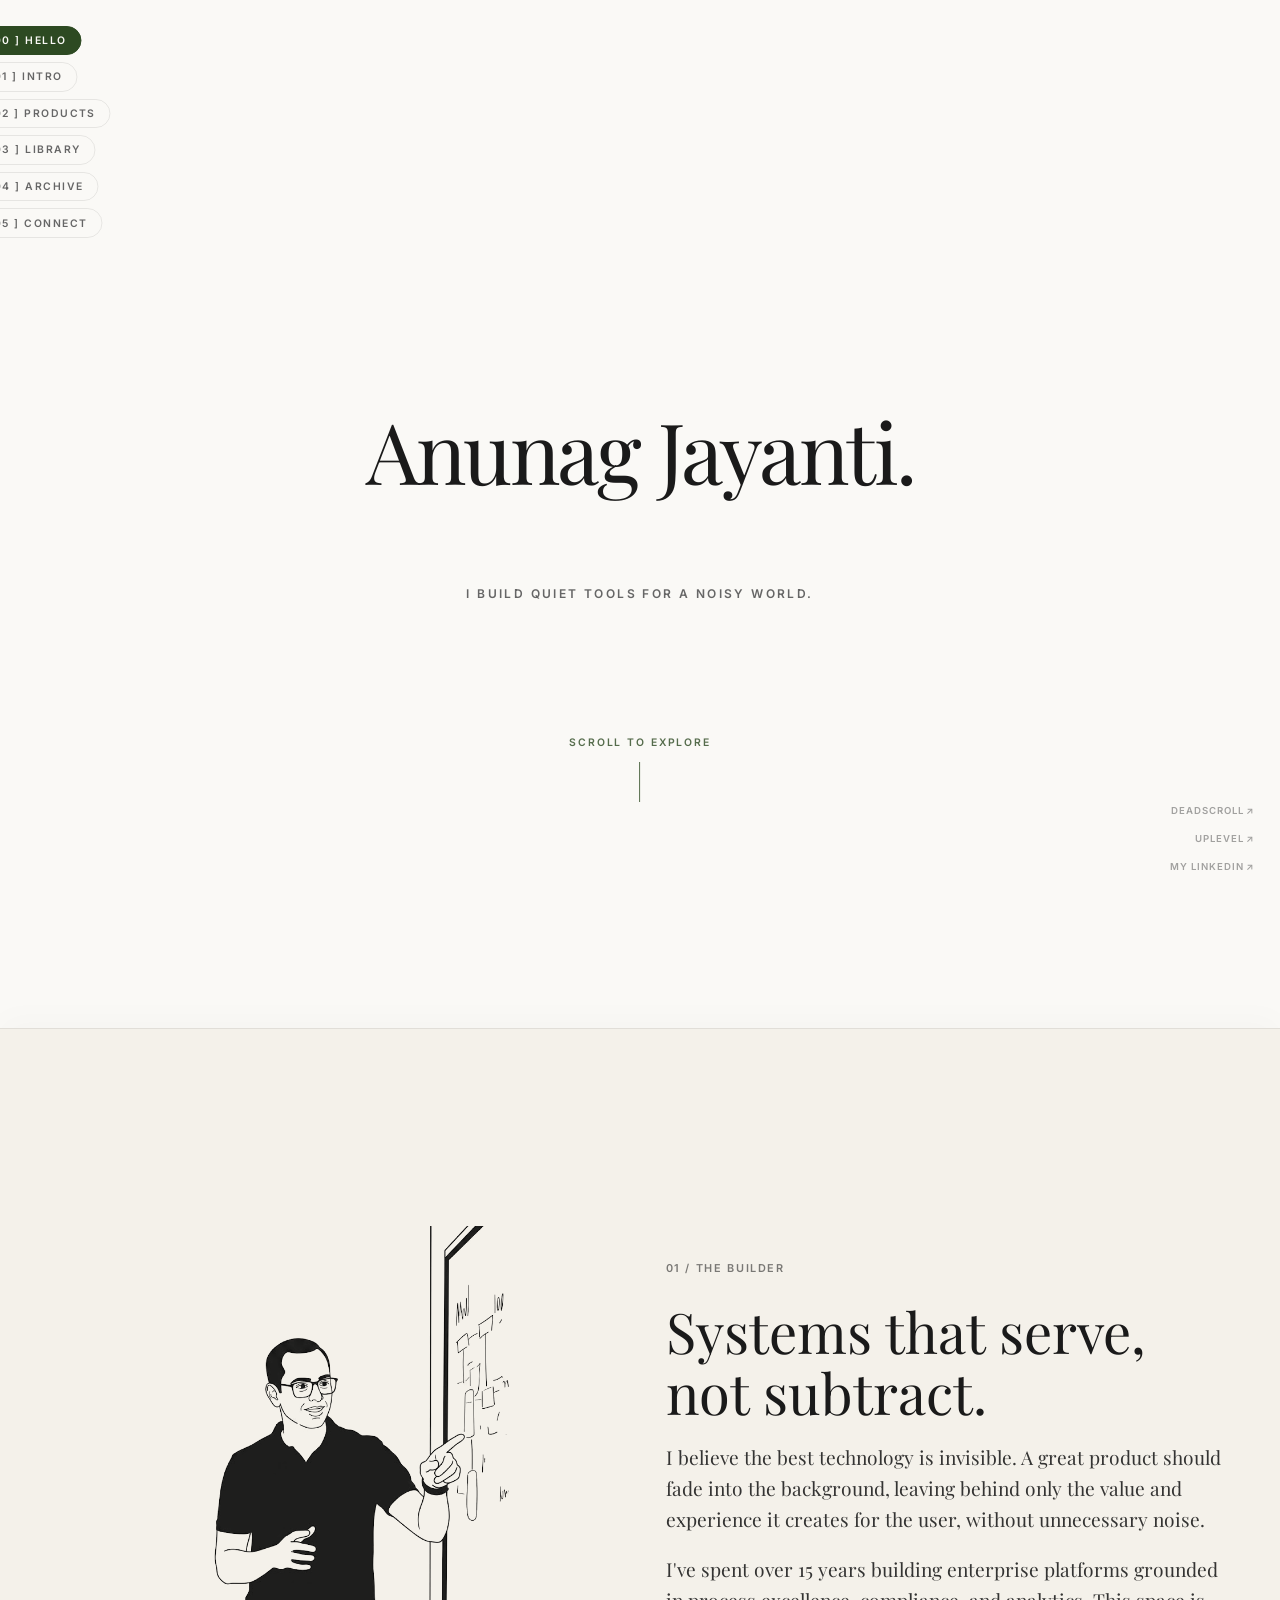
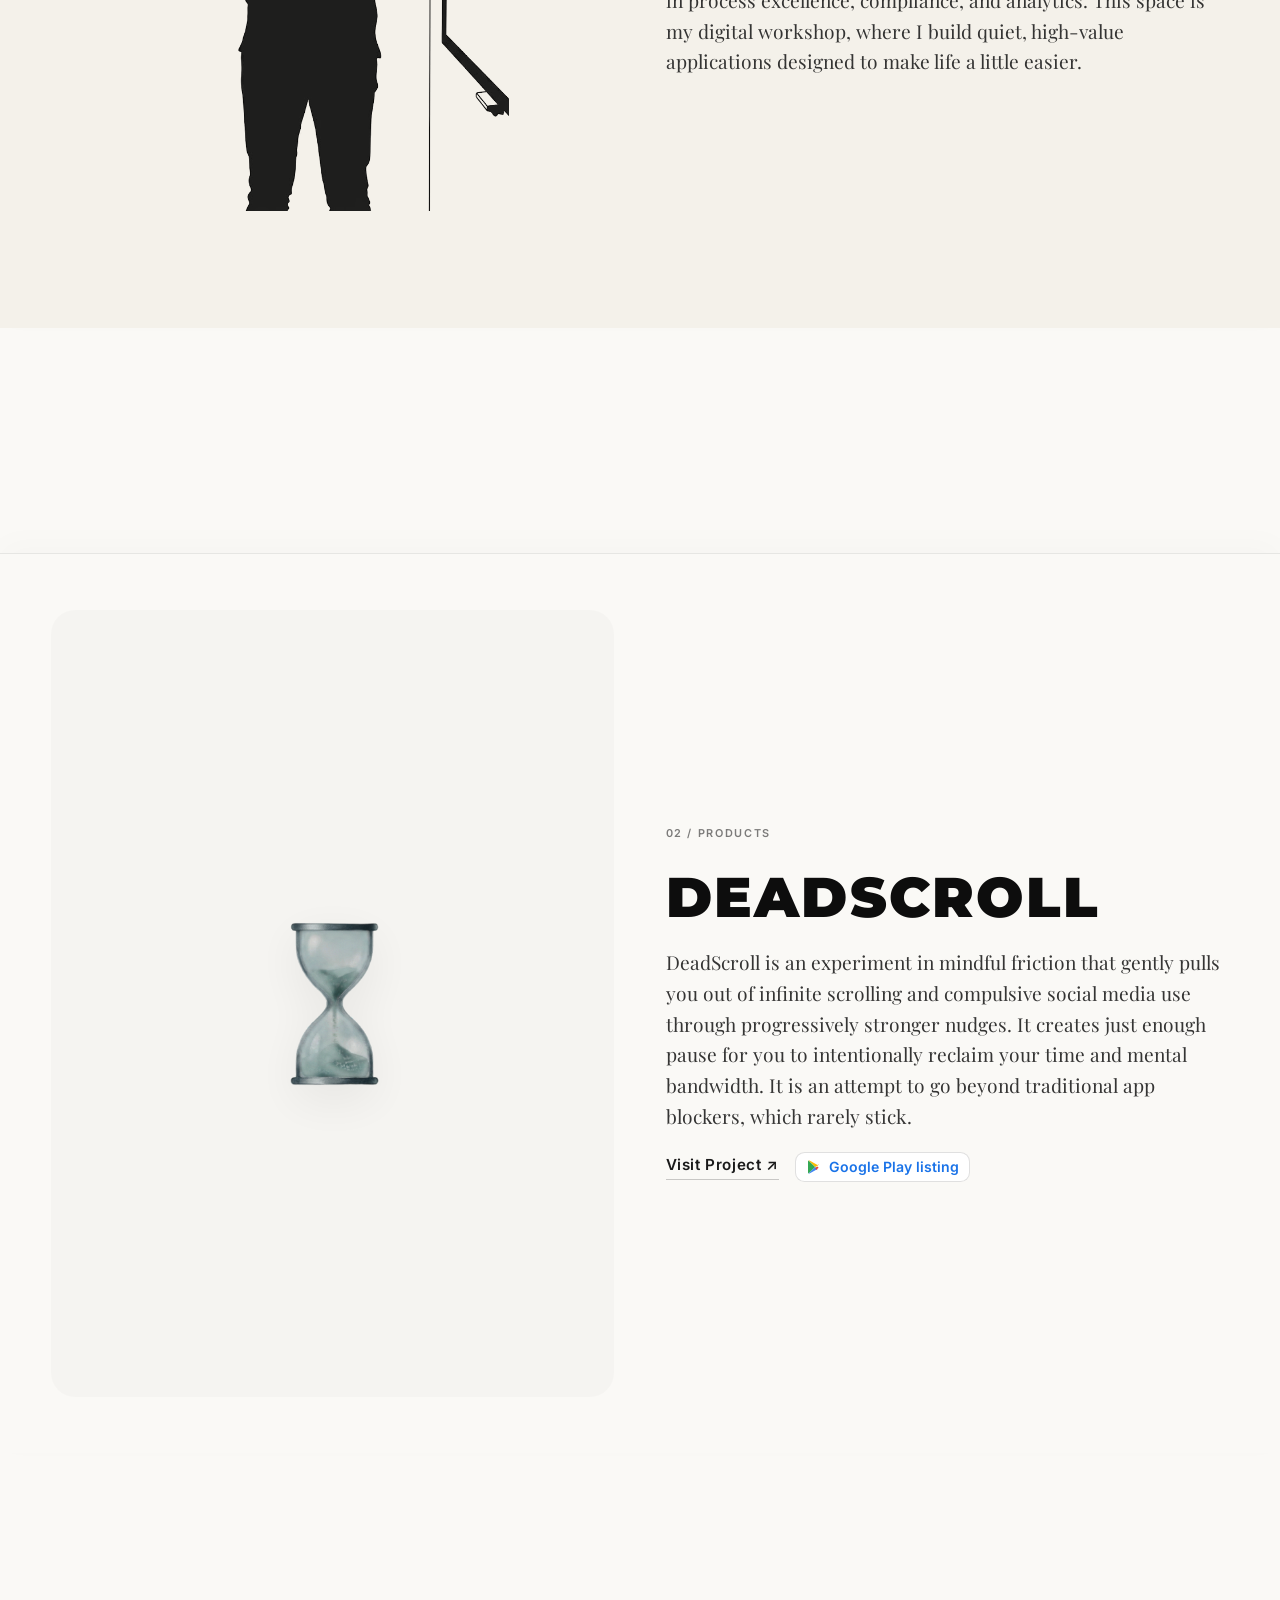
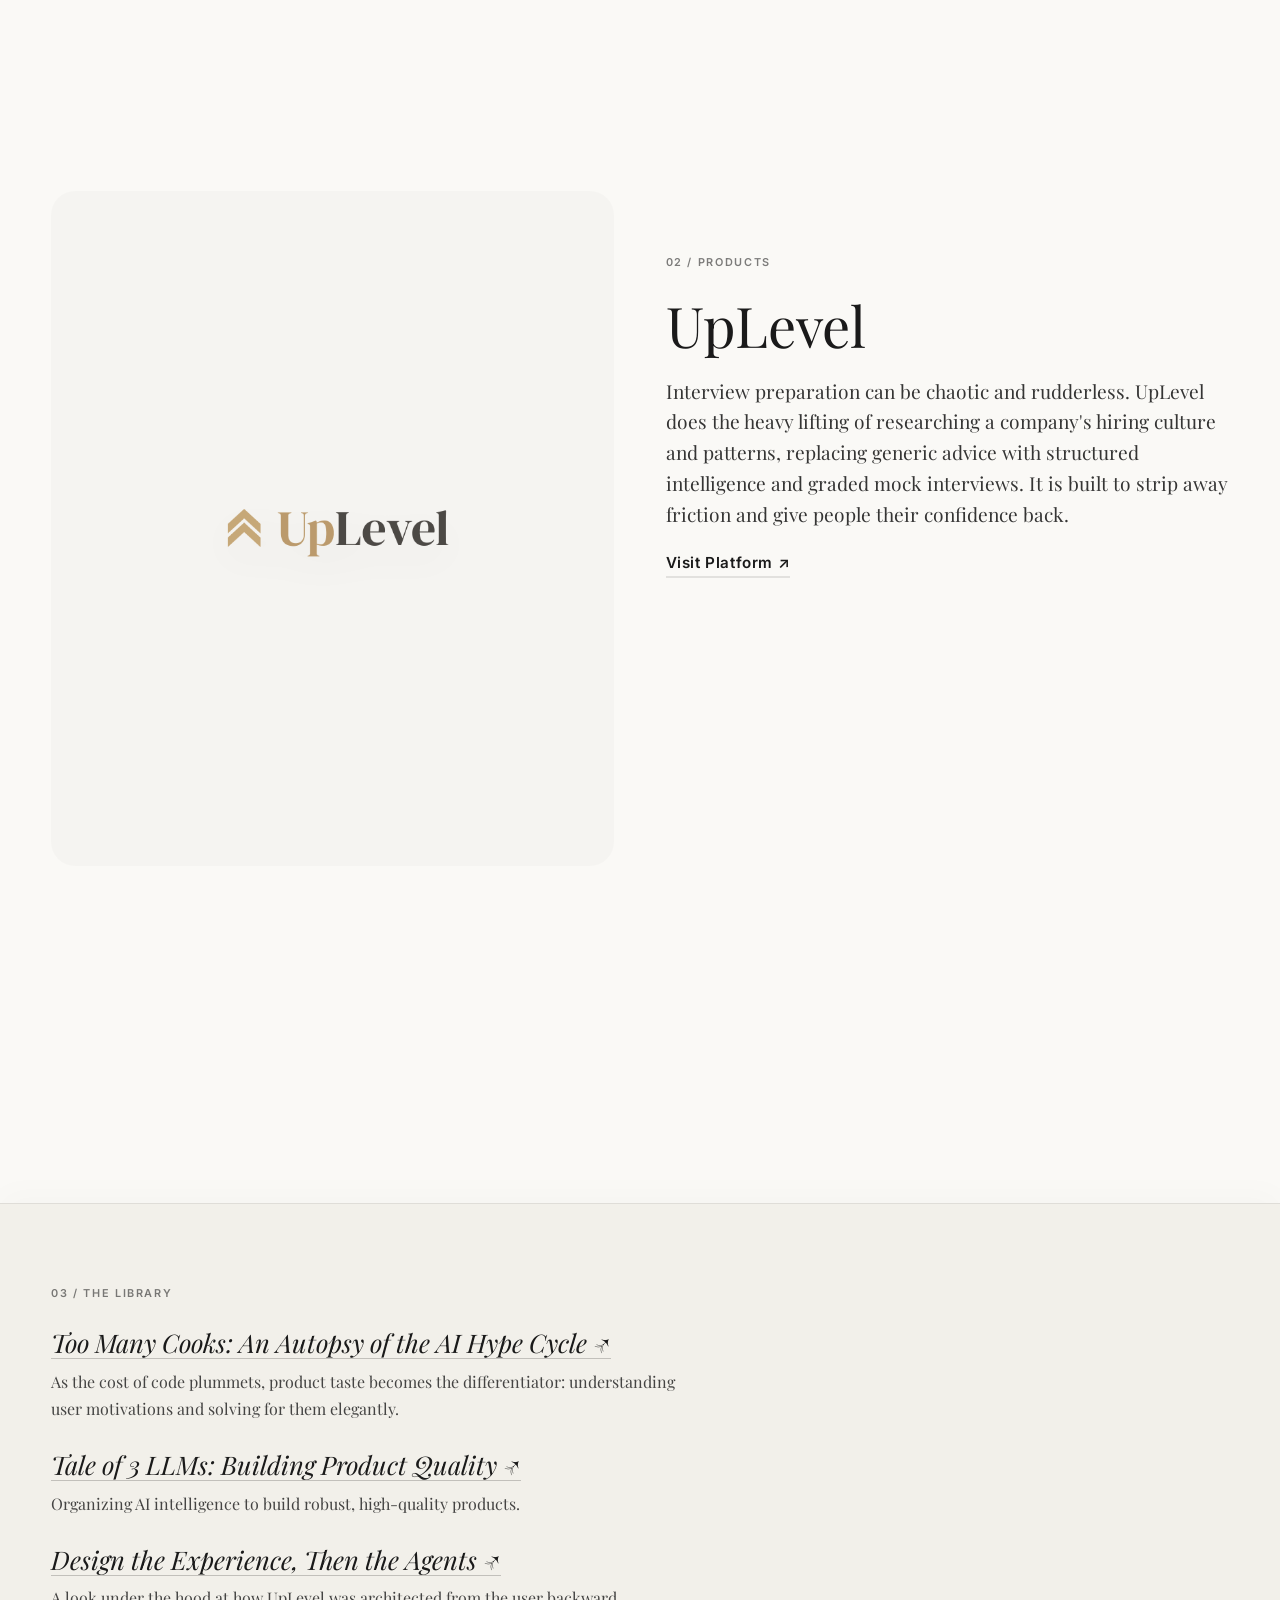
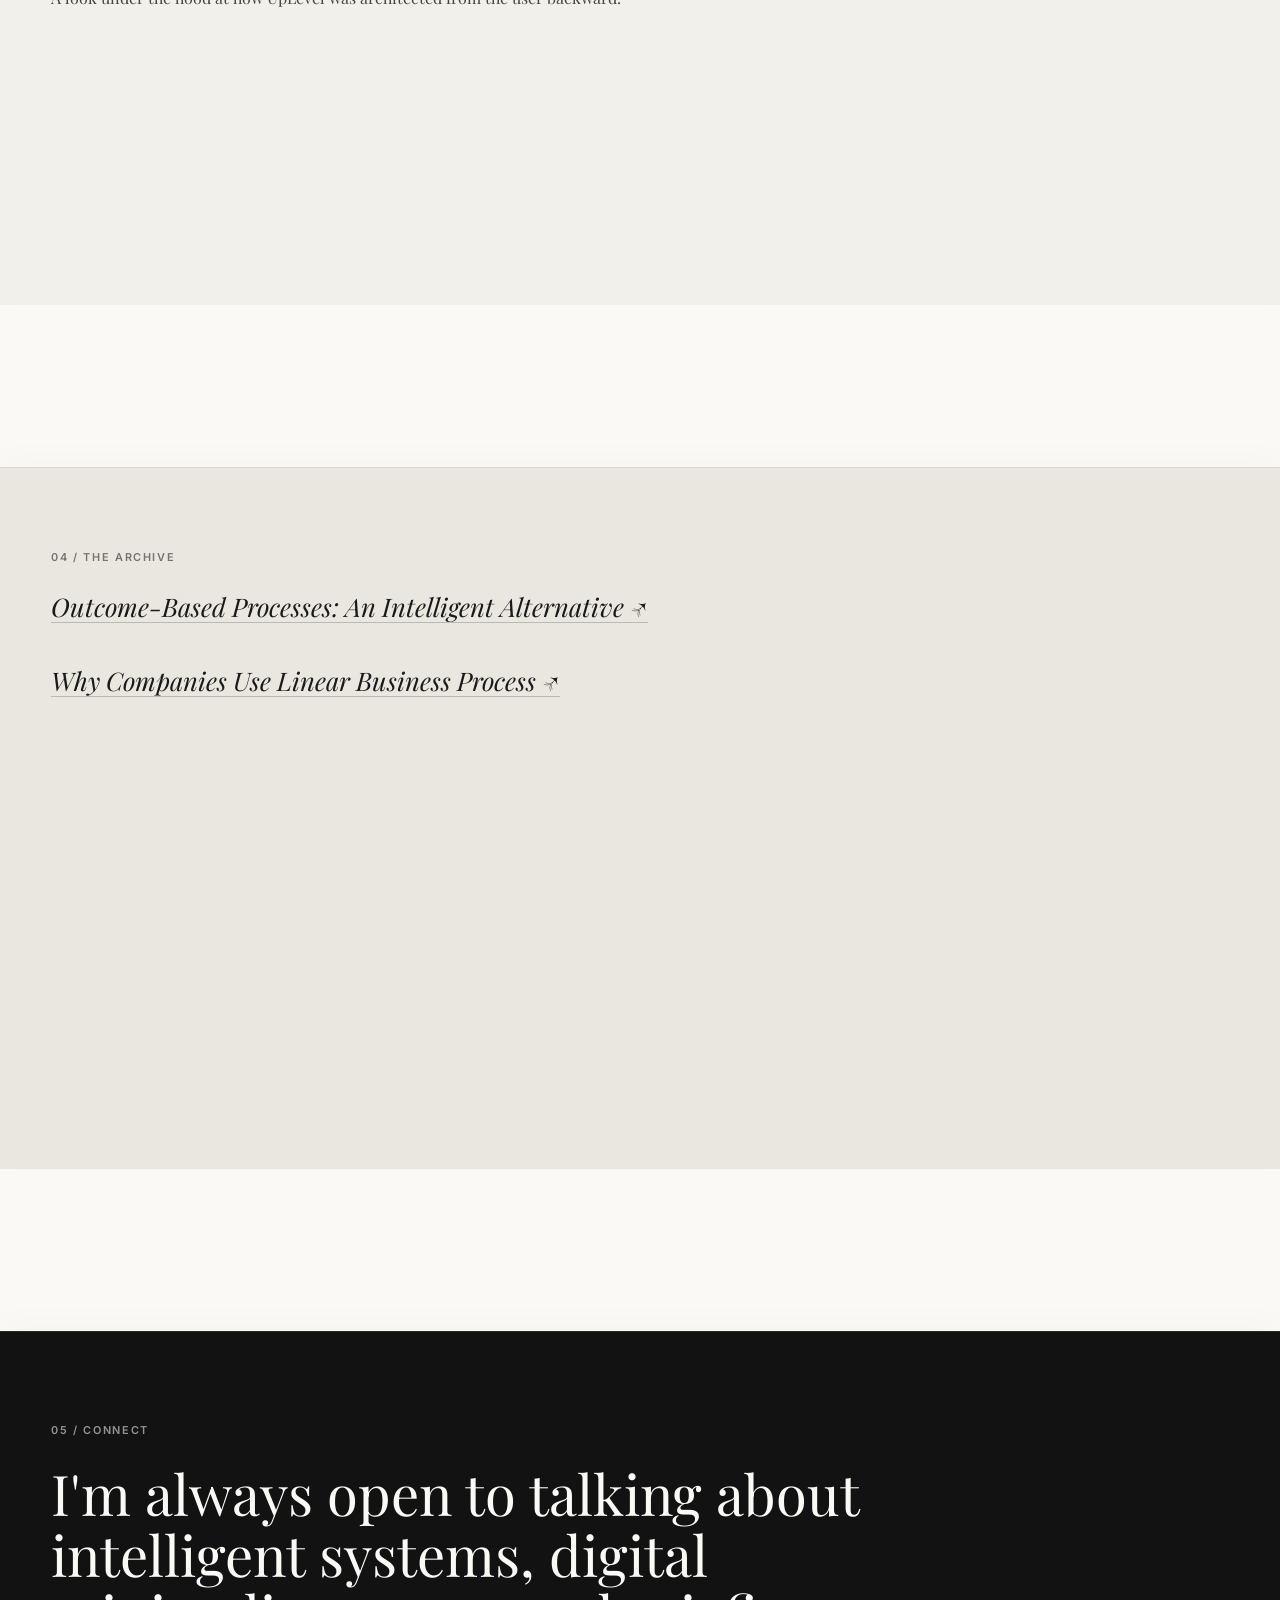
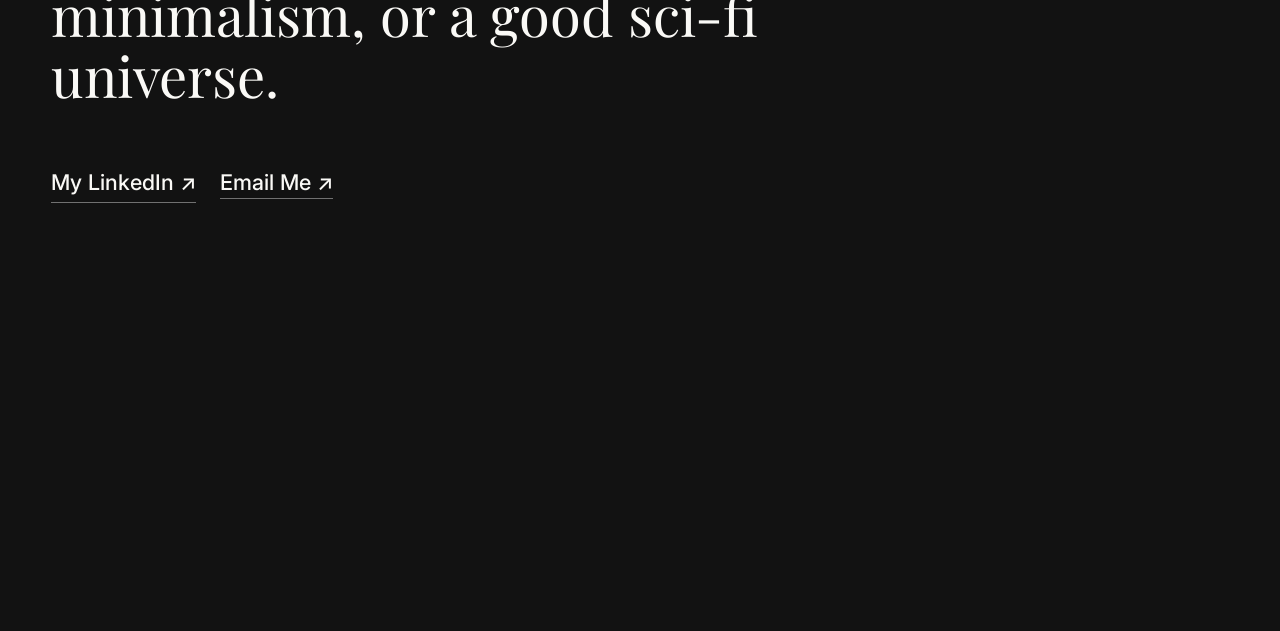
==== commit f2e492ec: "Add Play Store CTA for DeadScroll" ====
--- a/index.html
+++ b/index.html
@@ -407,6 +407,40 @@
 
         .inline-link:hover {
             border-color: var(--text-dark);
+        }
+
+        .product-cta-row {
+            display: flex;
+            flex-wrap: wrap;
+            align-items: center;
+            gap: 0.8rem 1rem;
+            margin-top: 0.35rem;
+        }
+
+        .play-listing-link {
+            display: inline-flex;
+            align-items: center;
+            gap: 0.45rem;
+            padding: 0.38rem 0.62rem;
+            border: 1px solid rgba(0, 0, 0, 0.12);
+            border-radius: 0.6rem;
+            background: rgba(255, 255, 255, 0.92);
+            font-family: var(--font-sans);
+            font-size: 0.88rem;
+            font-weight: 600;
+            line-height: 1;
+            color: #1a73e8;
+            white-space: nowrap;
+        }
+
+        .play-listing-link:hover {
+            border-color: rgba(0, 0, 0, 0.2);
+        }
+
+        .play-listing-link svg {
+            width: 1rem;
+            height: 1rem;
+            flex: 0 0 auto;
         }
 
         .item-list {
@@ -519,10 +553,15 @@
             text-transform: uppercase;
         }
 
-        .copy-email-wrap:hover .copy-email-note,
-        .copy-email-wrap:focus-within .copy-email-note {
+        .copy-email-wrap:not(.is-copied):hover .copy-email-note,
+        .copy-email-wrap:not(.is-copied):focus-within .copy-email-note {
             opacity: 1;
             transform: translateY(0);
+        }
+
+        .copy-email-wrap.is-copied .copy-email-note {
+            opacity: 0;
+            transform: translateY(-2px);
         }
 
         .copy-email-wrap.is-copied .copy-email-confirm {
@@ -807,7 +846,18 @@
                     <div class="section-label">02 / Products</div>
                     <h2 class="brand-deadscroll">DEADSCROLL</h2>
                     <p>DeadScroll is an experiment in mindful friction that gently pulls you out of infinite scrolling and compulsive social media use through progressively stronger nudges. It creates just enough pause for you to intentionally reclaim your time and mental bandwidth. It is an attempt to go beyond traditional app blockers, which rarely stick.</p>
-                    <a href="https://www.deadscroll.app/" target="_blank" rel="noreferrer" class="inline-link">Visit Project &nearr;</a>
+                    <div class="product-cta-row">
+                        <a href="https://www.deadscroll.app/" target="_blank" rel="noreferrer" class="inline-link">Visit Project &nearr;</a>
+                        <a href="https://play.google.com/store/apps/details?id=com.reclaim.deepwork&hl=en_IN" target="_blank" rel="noreferrer" class="play-listing-link" aria-label="View DeadScroll on Google Play">
+                            <svg viewBox="0 0 24 24" aria-hidden="true">
+                                <path fill="#34A853" d="M3.9 2.4 13.8 12 3.9 21.6c-.6-.4-.9-1-.9-1.8V4.2c0-.8.3-1.4.9-1.8z"/>
+                                <path fill="#4285F4" d="m16.7 14.8-2.9-2.8L3.9 21.6c.2.1.5.2.8.2.4 0 .8-.1 1.2-.3l10.8-6.2z"/>
+                                <path fill="#FBBC04" d="M17.9 9.2 6 2.5c-.4-.2-.8-.3-1.2-.3-.3 0-.6.1-.8.2l9.9 9.6 4-2.3c1.1-.6 1.1-1.5 0-2.1z"/>
+                                <path fill="#EA4335" d="m16.7 14.8 1.2-.7c1.1-.6 1.1-1.5 0-2.1l-1.2-.7-2.9 2.7 2.9 2.8z"/>
+                            </svg>
+                            <span>Google Play listing</span>
+                        </a>
+                    </div>
                 </div>
             </div>
         </section>
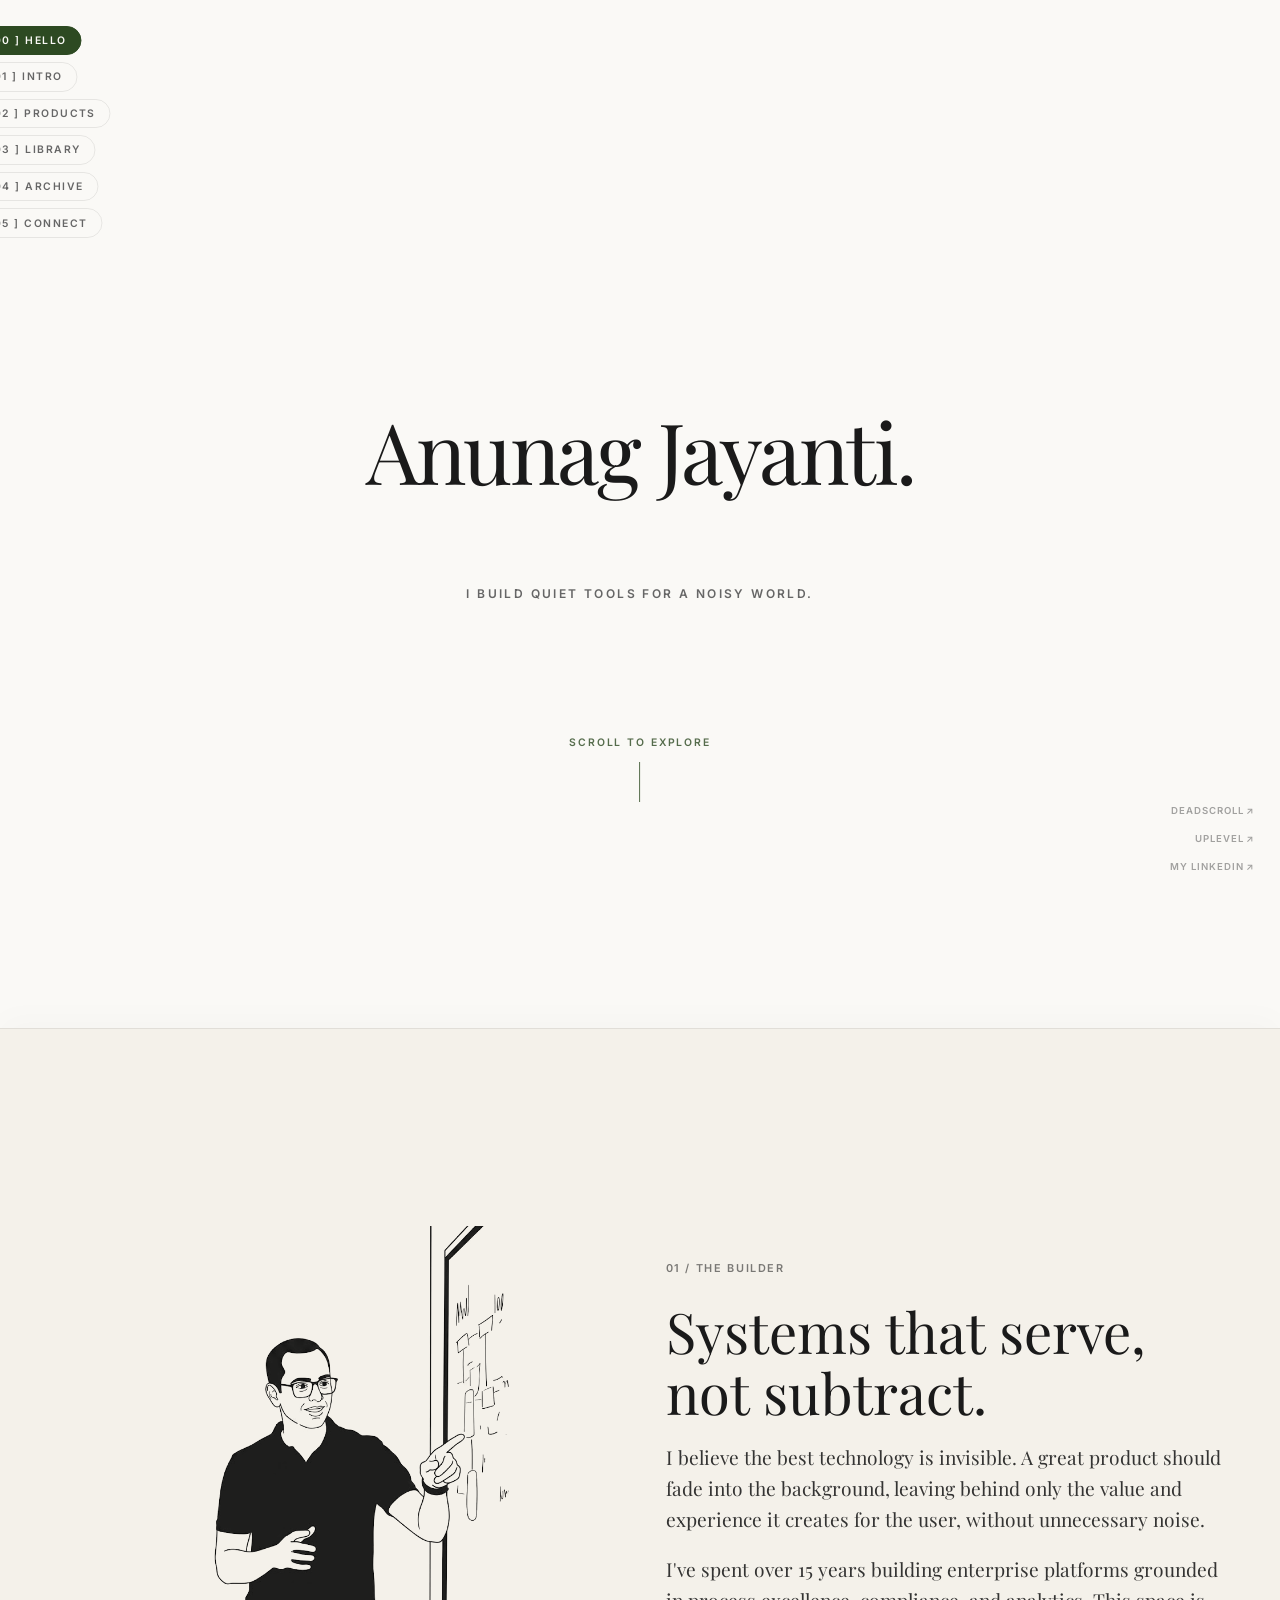
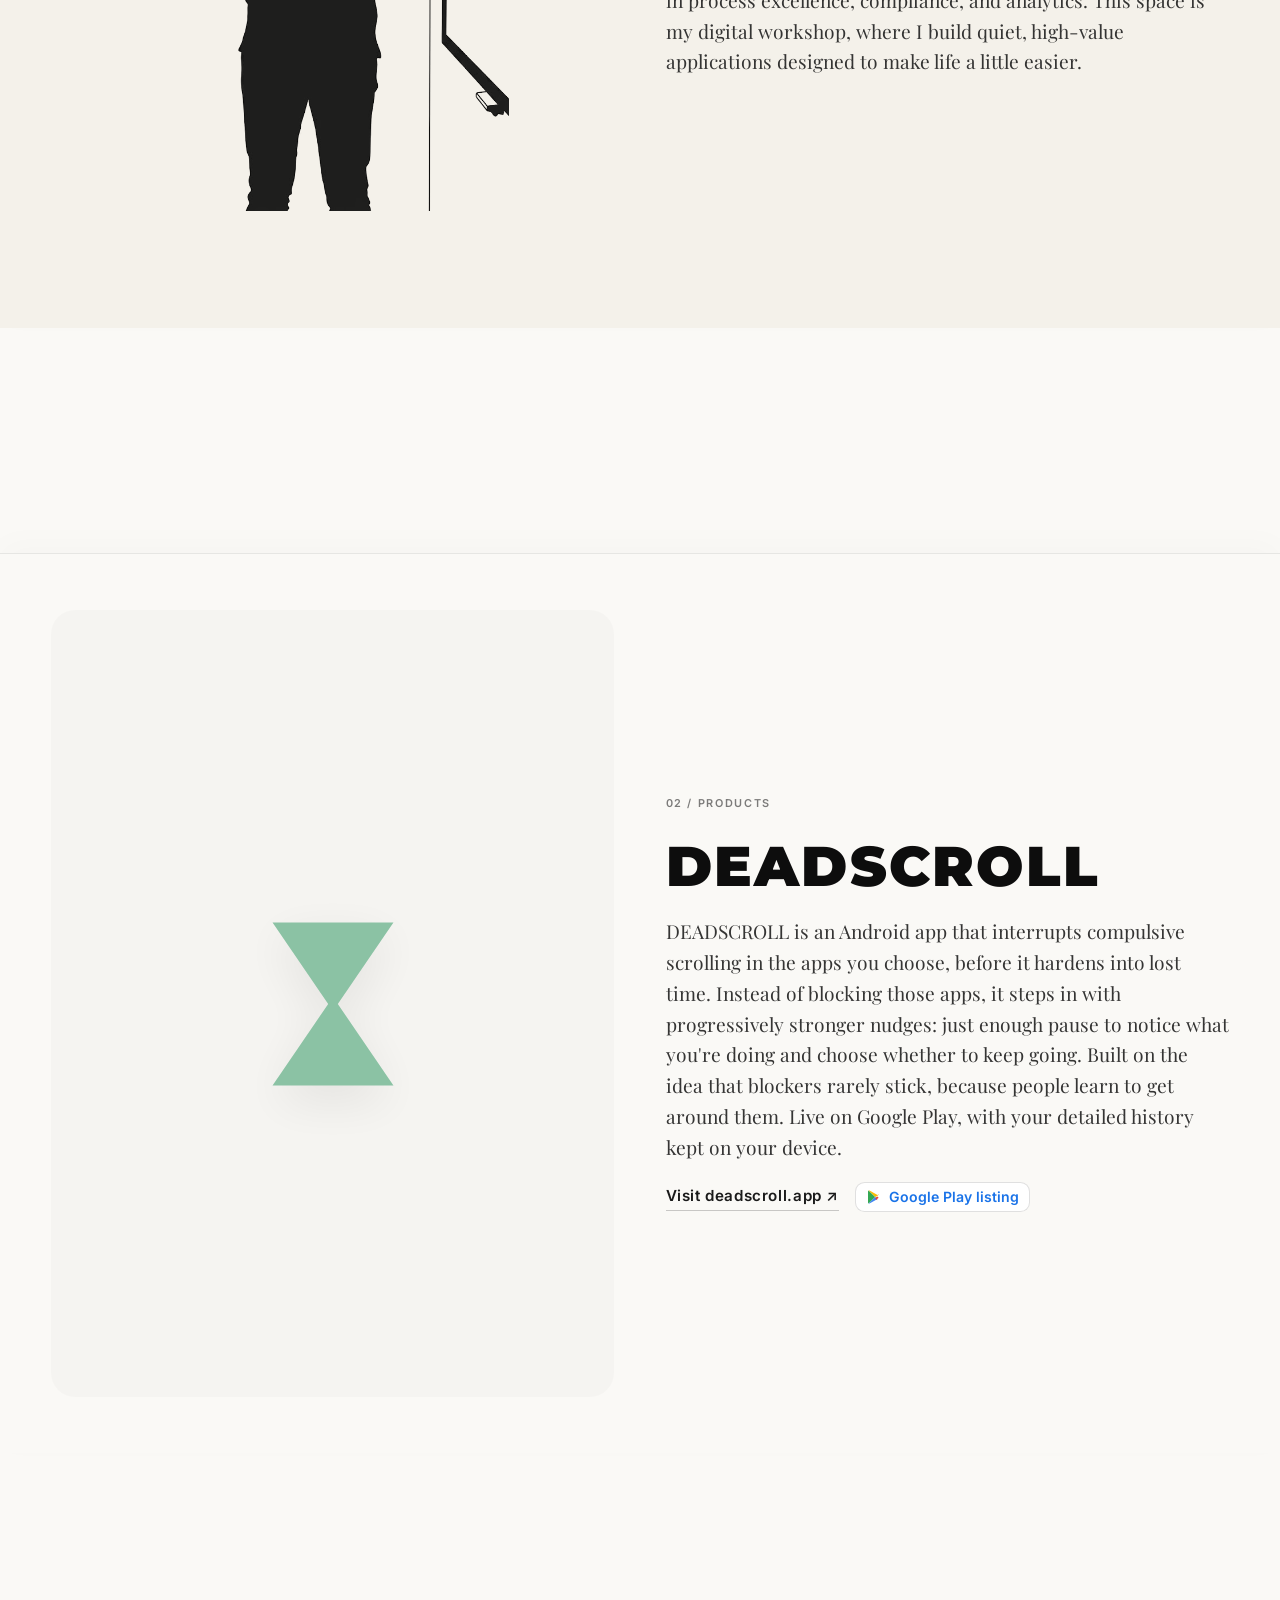
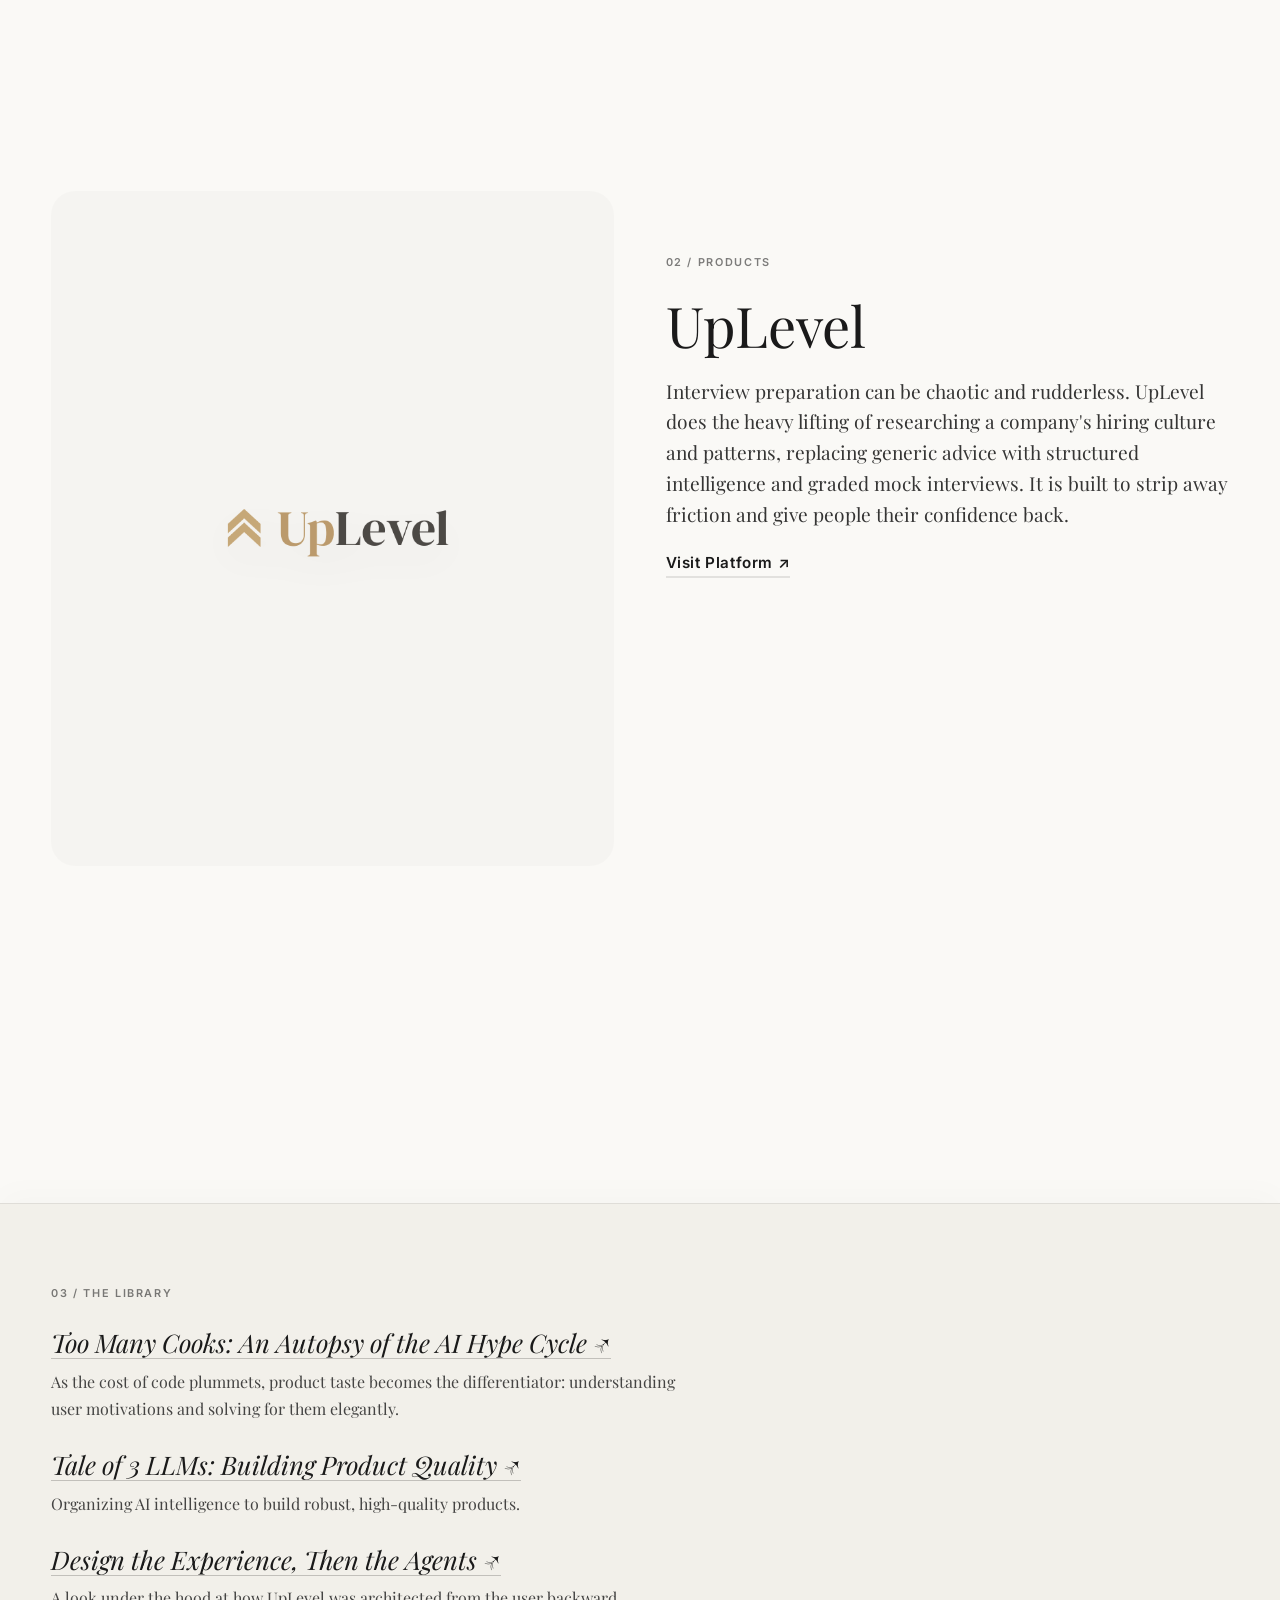
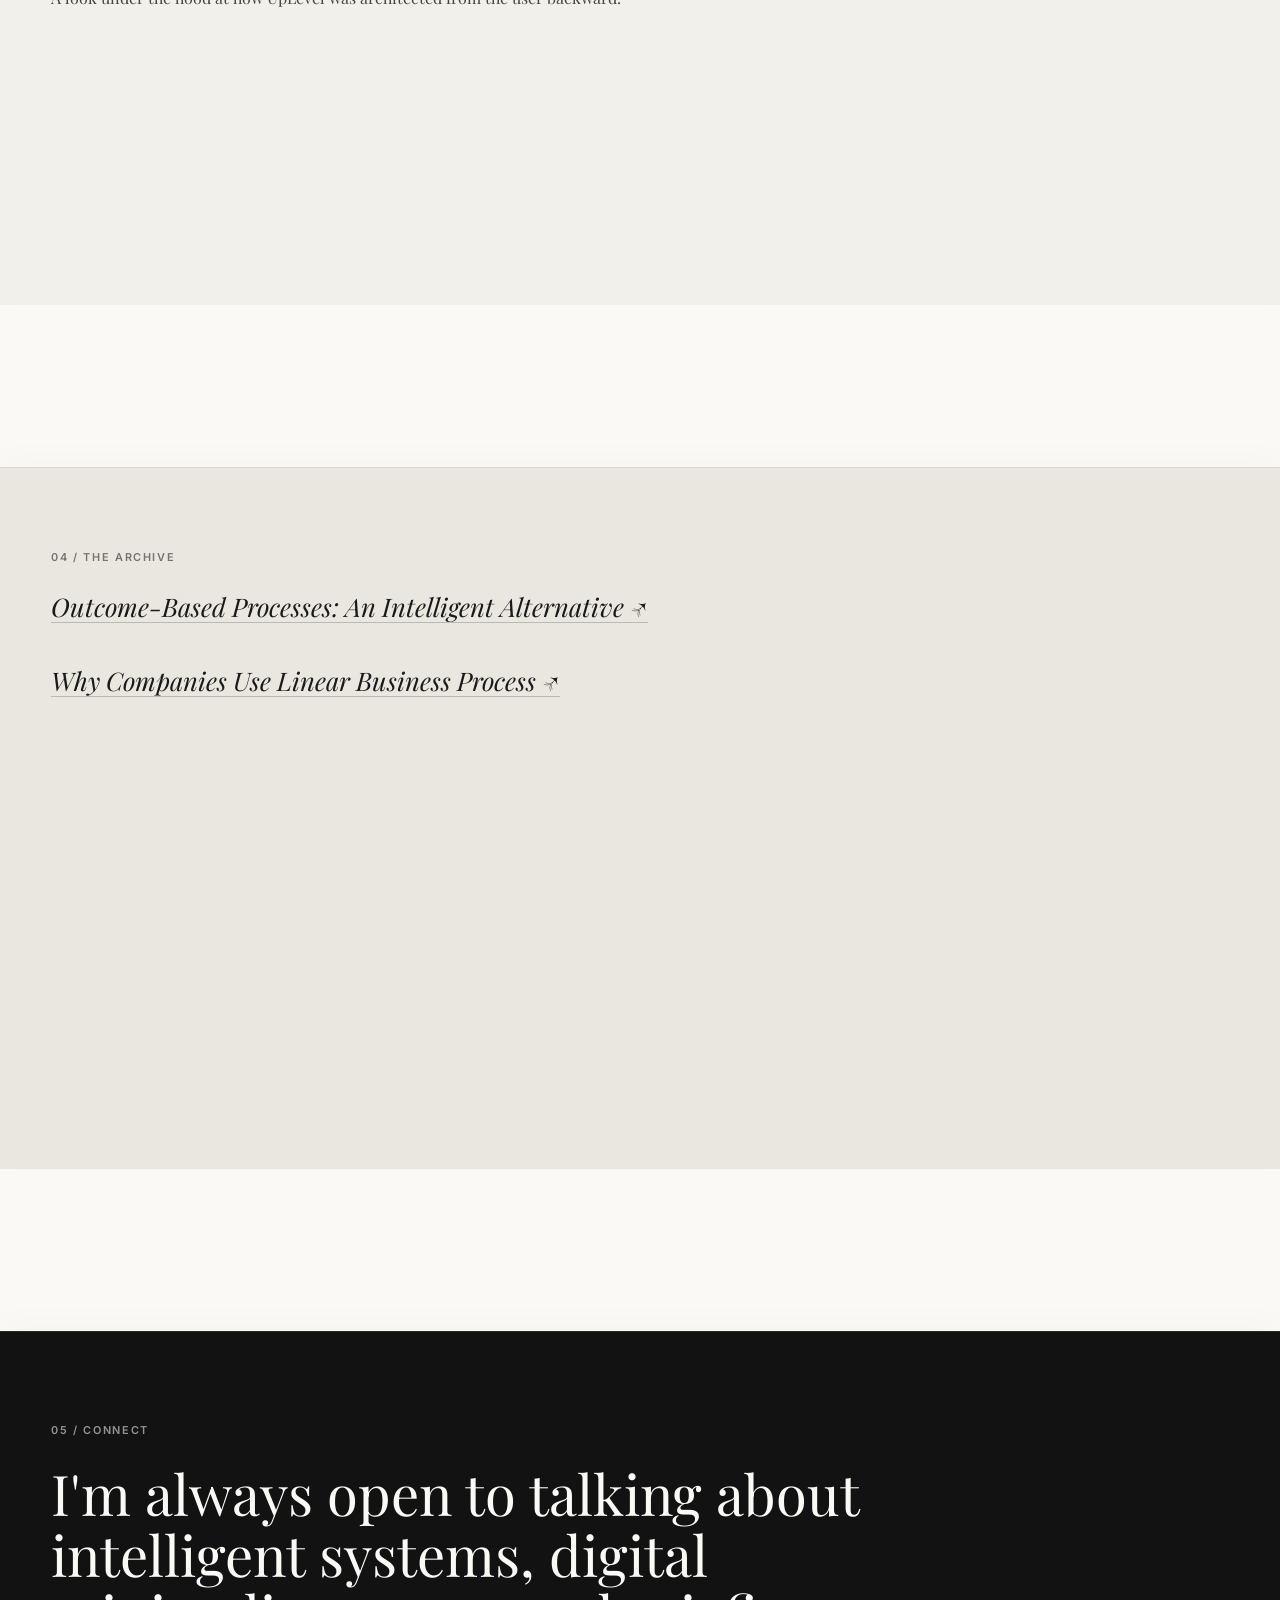
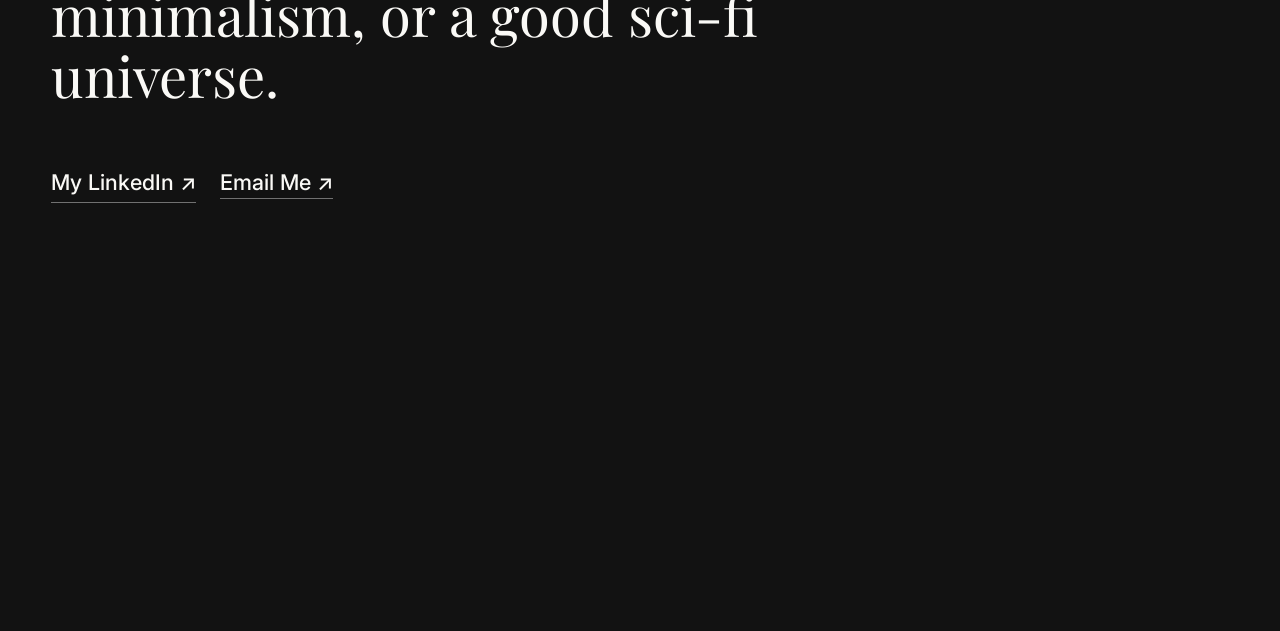
==== commit 21656839: "Update DEADSCROLL copy and logo - Present DEADSCROLL as a shipped Android app: what it does, that it" ====
--- a/index.html
+++ b/index.html
@@ -651,6 +651,8 @@
             }
 
             .nav-item {
+                cursor: default;
+                pointer-events: none;
                 padding: 0.45rem 0.85rem;
                 font-size: 0.65rem;
                 letter-spacing: 0.14em;
@@ -805,7 +807,7 @@
     </div>
 
     <div class="frame-quick-links">
-        <a href="https://www.deadscroll.app/" target="_blank" rel="noreferrer">DeadScroll &nearr;</a>
+        <a href="https://deadscroll.app" target="_blank" rel="noreferrer">DEADSCROLL &nearr;</a>
         <a href="https://uplevel.guide/" target="_blank" rel="noreferrer">UpLevel &nearr;</a>
         <a href="https://www.linkedin.com/in/anunagjayanti/" target="_blank" rel="noreferrer">My LinkedIn &nearr;</a>
     </div>
@@ -840,15 +842,15 @@
         <section id="pane-02">
             <div class="content split-grid">
                 <div class="product-visual">
-                    <img src="ic_launcher_custom.png" alt="DeadScroll hourglass logo">
+                    <img src="deadscroll-mark.svg" alt="DEADSCROLL sage hourglass logo">
                 </div>
                 <div class="text-block">
                     <div class="section-label">02 / Products</div>
                     <h2 class="brand-deadscroll">DEADSCROLL</h2>
-                    <p>DeadScroll is an experiment in mindful friction that gently pulls you out of infinite scrolling and compulsive social media use through progressively stronger nudges. It creates just enough pause for you to intentionally reclaim your time and mental bandwidth. It is an attempt to go beyond traditional app blockers, which rarely stick.</p>
+                    <p>DEADSCROLL is an Android app that interrupts compulsive scrolling in the apps you choose, before it hardens into lost time. Instead of blocking those apps, it steps in with progressively stronger nudges: just enough pause to notice what you're doing and choose whether to keep going. Built on the idea that blockers rarely stick, because people learn to get around them. Live on Google Play, with your detailed history kept on your device.</p>
                     <div class="product-cta-row">
-                        <a href="https://www.deadscroll.app/" target="_blank" rel="noreferrer" class="inline-link">Visit Project &nearr;</a>
-                        <a href="https://play.google.com/store/apps/details?id=com.reclaim.deepwork&hl=en_IN" target="_blank" rel="noreferrer" class="play-listing-link" aria-label="View DeadScroll on Google Play">
+                        <a href="https://deadscroll.app" target="_blank" rel="noreferrer" class="inline-link">Visit deadscroll.app &nearr;</a>
+                        <a href="https://play.google.com/store/apps/details?id=com.reclaim.deepwork&hl=en_IN" target="_blank" rel="noreferrer" class="play-listing-link" aria-label="View DEADSCROLL on Google Play">
                             <svg viewBox="0 0 24 24" aria-hidden="true">
                                 <path fill="#34A853" d="M3.9 2.4 13.8 12 3.9 21.6c-.6-.4-.9-1-.9-1.8V4.2c0-.8.3-1.4.9-1.8z"/>
                                 <path fill="#4285F4" d="m16.7 14.8-2.9-2.8L3.9 21.6c.2.1.5.2.8.2.4 0 .8-.1 1.2-.3l10.8-6.2z"/>
@@ -942,6 +944,7 @@
             compactNavTop: 0,
             heroEnd: 1,
             navRevealPoint: 1,
+            desktopActivationOffset: 120,
             sectionStarts: {}
         };
 
@@ -955,9 +958,14 @@
             const compactNavTop = isDesktop ? 16 : compactHeaderTop + (headerHeight * compactScale) + compactGap;
             const sectionStarts = {};
             const maxScroll = Math.max(0, document.documentElement.scrollHeight - window.innerHeight);
+            const desktopActivationOffset = isDesktop ? Math.max(110, compactHeaderTop + 52) : 0;
 
             sections.forEach((section) => {
-                sectionStarts[section.id] = Math.min(section.offsetTop, maxScroll);
+                if (isDesktop) {
+                    sectionStarts[section.id] = Math.max(0, Math.min(section.offsetTop - desktopActivationOffset, maxScroll));
+                } else {
+                    sectionStarts[section.id] = Math.min(section.offsetTop, maxScroll);
+                }
             });
 
             const introTop = sectionStarts[introPane.id] ?? 0;
@@ -968,6 +976,7 @@
             layoutState.compactNavTop = compactNavTop;
             layoutState.heroEnd = heroEnd;
             layoutState.navRevealPoint = navRevealPoint;
+            layoutState.desktopActivationOffset = desktopActivationOffset;
             layoutState.sectionStarts = sectionStarts;
 
             frameNav.style.top = isDesktop ? "" : `${compactNavTop}px`;
@@ -986,13 +995,23 @@
         }
 
         function updateOnScroll() {
-            const scrollAnchor = window.scrollY + (window.innerHeight * 0.5);
+            const isDesktop = desktopMedia.matches;
+            const scrollAnchor = isDesktop
+                ? layoutState.desktopActivationOffset
+                : window.scrollY + (window.innerHeight * 0.5);
             let activeId = "pane-00";
 
             sections.forEach((pane) => {
-                const paneStart = layoutState.sectionStarts[pane.id] ?? pane.offsetTop;
-                if (scrollAnchor >= paneStart) {
-                    activeId = pane.id;
+                if (isDesktop) {
+                    const paneTop = pane.getBoundingClientRect().top;
+                    if (paneTop <= scrollAnchor) {
+                        activeId = pane.id;
+                    }
+                } else {
+                    const paneStart = layoutState.sectionStarts[pane.id] ?? pane.offsetTop;
+                    if (scrollAnchor >= paneStart) {
+                        activeId = pane.id;
+                    }
                 }
             });
 
@@ -1001,10 +1020,17 @@
             body.classList.toggle("on-dark-pane", darkRatio >= (desktopMedia.matches ? 0.55 : 0.45));
             syncNav(activeId);
 
-            const isDesktop = desktopMedia.matches;
             const startTop = isDesktop ? (window.innerHeight * 0.5) : Math.round((window.innerHeight - header.getBoundingClientRect().height) / 2);
             const endTop = layoutState.compactHeaderTop;
-            let prog = window.scrollY / layoutState.heroEnd;
+            let prog;
+
+            if (isDesktop) {
+                const introRectTop = introPane.getBoundingClientRect().top;
+                prog = 1 - (introRectTop / window.innerHeight);
+            } else {
+                prog = window.scrollY / layoutState.heroEnd;
+            }
+
             prog = Math.max(0, Math.min(1, prog));
             const currentTop = startTop - ((startTop - endTop) * prog);
             const currentScale = 1 - ((isDesktop ? 0.65 : 0.56) * prog);
@@ -1020,7 +1046,12 @@
         }
 
         navItems.forEach((item) => {
-            item.addEventListener("click", () => {
+            item.addEventListener("click", (event) => {
+                if (desktopMedia.matches) {
+                    event.preventDefault();
+                    return;
+                }
+
                 const targetId = item.getAttribute("data-target");
                 const targetTop = layoutState.sectionStarts[targetId];
                 if (typeof targetTop === "number") {
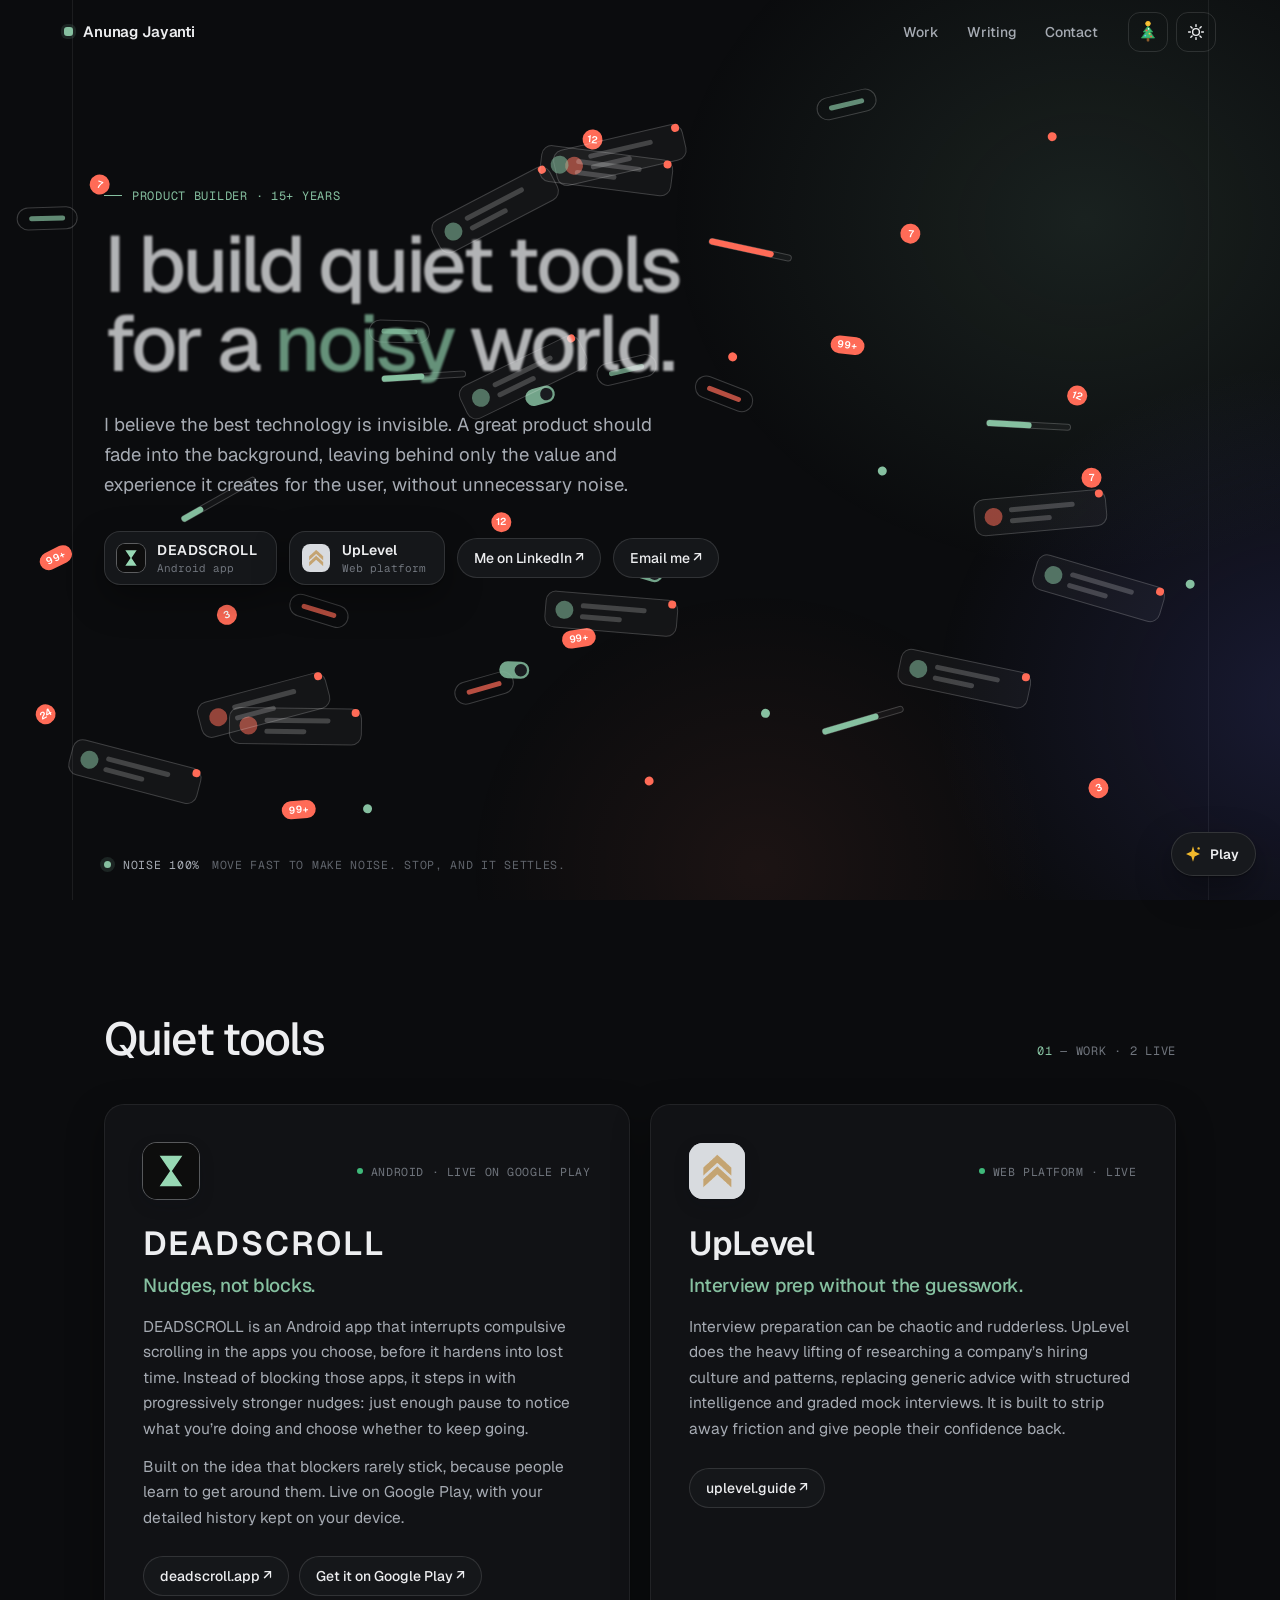
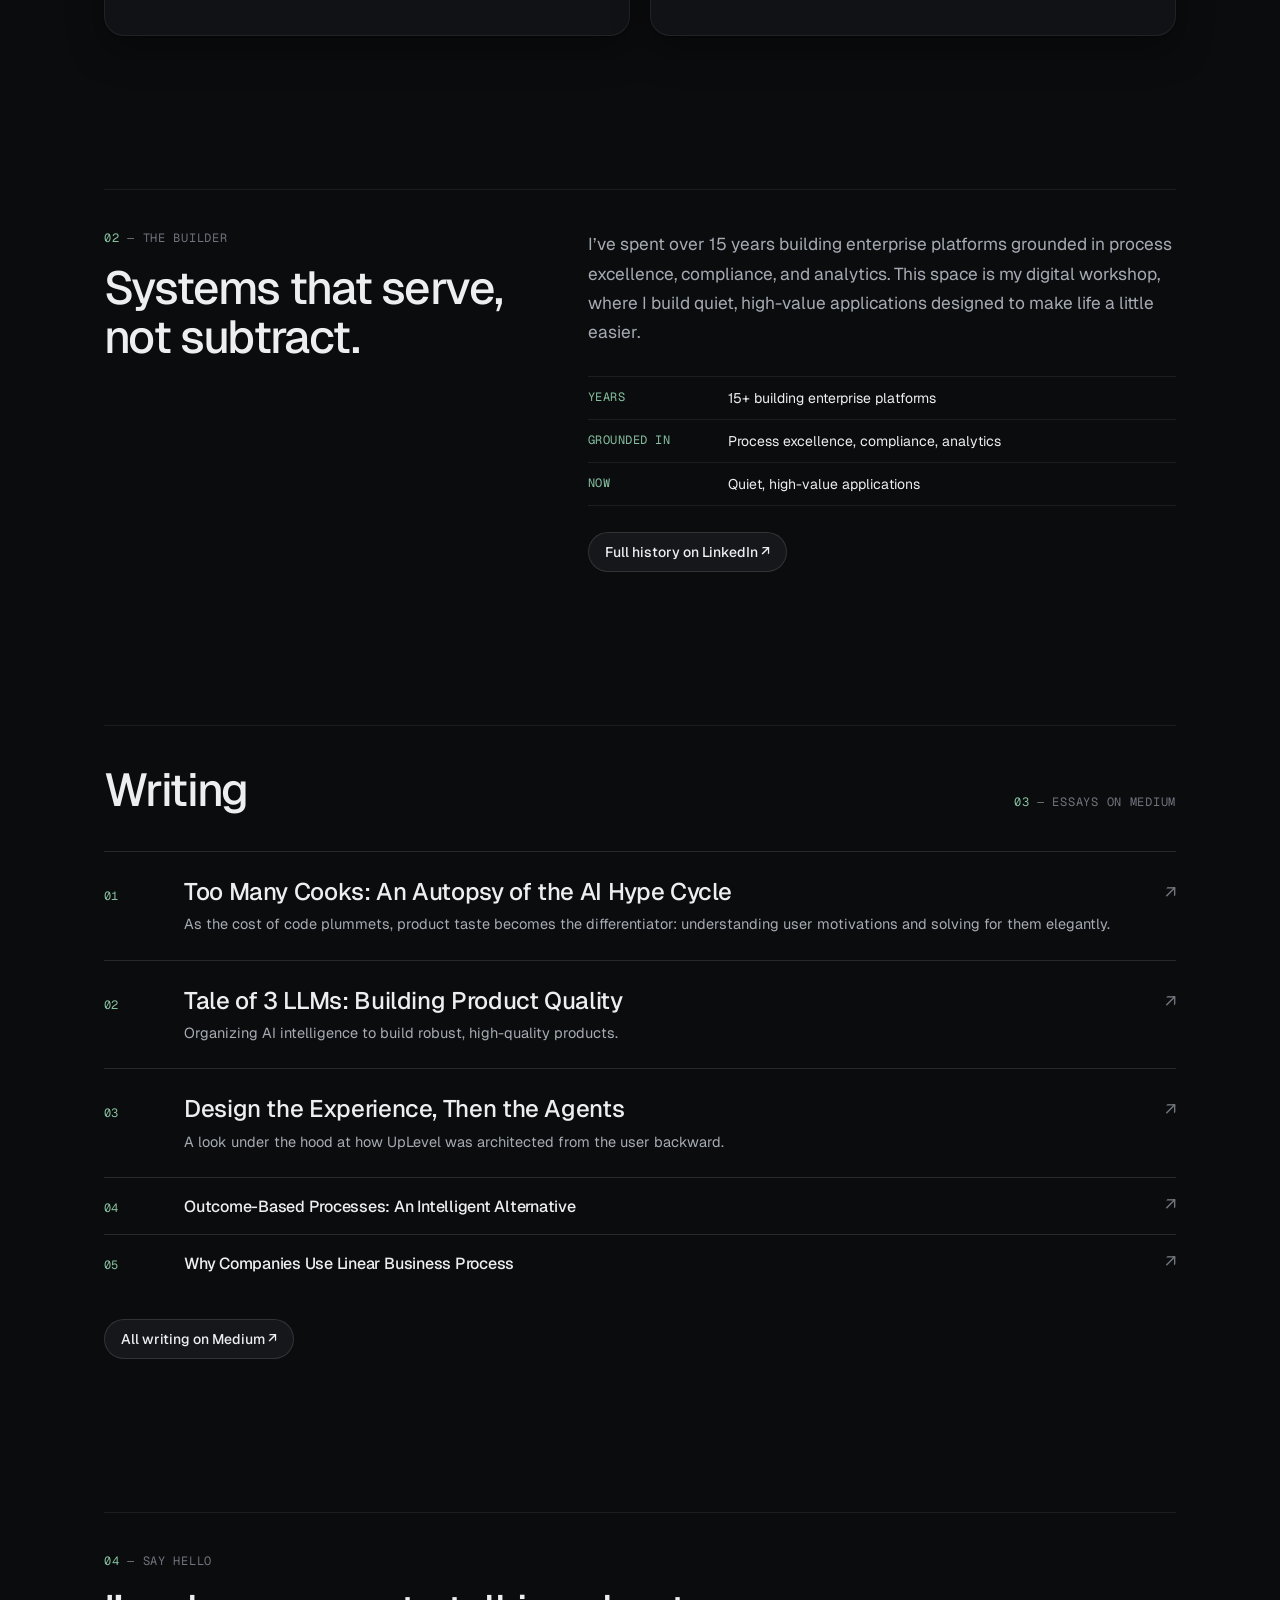
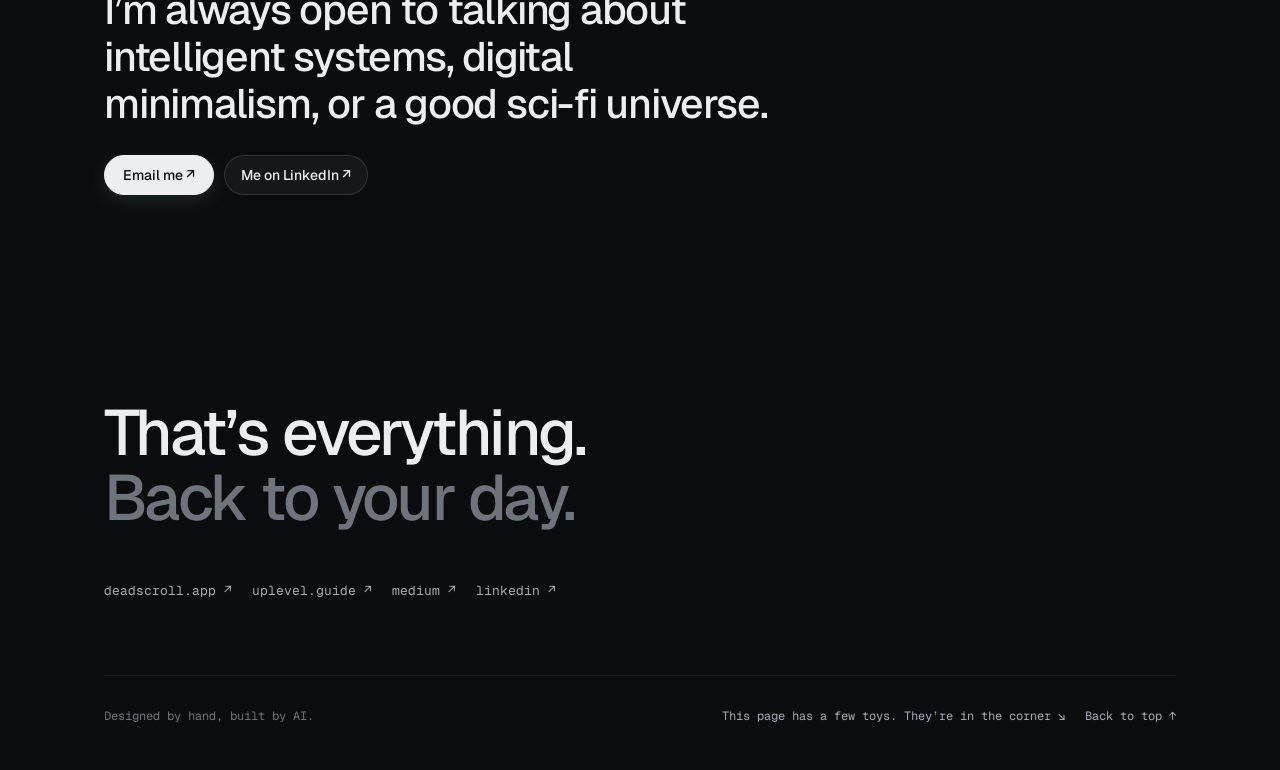
==== commit 5efe4632: "Promote the "Quiet precision" redesign to the homepage - Move the reviewed test page from preview/ t" ====
--- a/index.html
+++ b/index.html
@@ -1,1114 +1,249 @@
-<!DOCTYPE html>
-<html lang="en">
+<!doctype html>
+<html lang="en" data-theme="dark" data-snow="off" data-blueprint="off">
 <head>
-    <meta charset="UTF-8">
-    <meta name="viewport" content="width=device-width, initial-scale=1.0">
-    <title>Anunag Jayanti</title>
-    <meta name="description" content="Anunag Jayanti builds thoughtful products, intelligent systems, and quiet tools for a noisy world.">
-    <link rel="icon" type="image/jpeg" href="favicon.jpg">
-    <link rel="preconnect" href="https://fonts.googleapis.com">
-    <link rel="preconnect" href="https://fonts.gstatic.com" crossorigin>
-    <link href="https://fonts.googleapis.com/css2?family=Playfair+Display:ital,wght@0,400;0,600;1,400&family=Inter:wght@400;500;600&family=Montserrat:wght@900&display=swap" rel="stylesheet">
-
-    <style>
-        :root {
-            --font-main: "Playfair Display", Georgia, "Times New Roman", serif;
-            --font-sans: "Inter", -apple-system, BlinkMacSystemFont, "Segoe UI", sans-serif;
-            --font-deadscroll: "Montserrat", sans-serif;
-
-            --bg-bone: #faf9f6;
-            --bg-intro: #f4f1ea;
-            --bg-library: #f2f0ea;
-            --bg-archive: #eae7e0;
-            --bg-connect: #121212;
-
-            --text-dark: #1a1a1a;
-            --text-muted: #666666;
-            --text-light: #faf9f6;
-            --color-pill: #2d4a22;
-
-            --page-max: 1180px;
-            --frame-padding: clamp(1rem, 2vw, 2.5rem);
-            --section-pad-block: clamp(4rem, 7vw, 7rem);
-            --section-pad-inline: clamp(1.25rem, 4vw, 4rem);
-            --content-gap: clamp(1.75rem, 4vw, 5rem);
-            --border-soft: 1px solid rgba(0, 0, 0, 0.08);
-            --shadow-soft: 0 -10px 30px rgba(0, 0, 0, 0.02);
-        }
-
-        * {
-            box-sizing: border-box;
-            margin: 0;
-            padding: 0;
-        }
-
-        html {
-            scroll-behavior: smooth;
-        }
-
-        body {
-            font-family: var(--font-main);
-            color: var(--text-dark);
-            background-color: var(--bg-bone);
-            line-height: 1.6;
-            overflow-x: clip;
-        }
-
-        img {
-            display: block;
-            max-width: 100%;
-        }
-
-        a {
-            color: inherit;
-            text-decoration: none;
-            transition: color 0.2s ease, border-color 0.2s ease, opacity 0.2s ease;
-        }
-
-        main {
-            position: relative;
-        }
-
-        .persistent-header {
-            position: fixed;
-            top: 38svh;
-            left: 50%;
-            z-index: 105;
-            width: min(92vw, 14ch);
-            padding: 0;
-            font-size: clamp(2.9rem, 12vw, 4.8rem);
-            line-height: 0.95;
-            letter-spacing: -0.03em;
-            color: var(--text-dark);
-            text-align: center;
-            transform: translate(-50%, -50%) scale(1);
-            transform-origin: center center;
-            transition: color 0.4s ease;
-        }
-
-        .persistent-header span {
-            display: inline-block;
-            max-width: 100%;
-            white-space: normal;
-        }
-
-        body.on-dark-pane .persistent-header {
-            color: var(--text-light);
-        }
-
-        .frame-nav {
-            position: fixed;
-            top: 5.4rem;
-            left: 50%;
-            z-index: 104;
-            width: min(88vw, 23rem);
-            display: grid;
-            grid-template-columns: repeat(3, minmax(0, 1fr));
-            gap: 0.45rem;
-            padding: 0.7rem;
-            border: 1px solid rgba(0, 0, 0, 0.06);
-            border-radius: 1.1rem;
-            background: rgba(250, 249, 246, 0.82);
-            backdrop-filter: blur(12px);
-            box-shadow: 0 10px 30px rgba(0, 0, 0, 0.05);
-            transform: translate(-50%, -12px);
-            opacity: 0;
-            pointer-events: none;
-            transition: opacity 0.28s ease, transform 0.28s ease, background 0.28s ease;
-        }
-
-        .nav-item {
-            cursor: pointer;
-            color: var(--text-muted);
-            min-width: 0;
-            padding: 0.42rem 0.5rem;
-            border-radius: 999px;
-            background-color: transparent;
-            border: 1px solid rgba(0, 0, 0, 0.08);
-            font-family: var(--font-sans);
-            font-size: 0.58rem;
-            font-weight: 600;
-            letter-spacing: 0.1em;
-            text-transform: uppercase;
-            text-align: center;
-            transition: all 0.3s ease;
-        }
-
-        .nav-item.active {
-            color: var(--text-light);
-            background-color: var(--color-pill);
-            border-color: var(--color-pill);
-        }
-
-        body.on-dark-pane .frame-nav {
-            background: rgba(18, 18, 18, 0.84);
-        }
-
-        body.on-dark-pane .nav-item {
-            color: rgba(255, 255, 255, 0.62);
-            border-color: rgba(255, 255, 255, 0.14);
-        }
-
-        body.on-dark-pane .nav-item.active {
-            color: var(--text-light);
-            background-color: var(--color-pill);
-            border-color: var(--color-pill);
-        }
-
-        .frame-quick-links {
-            display: none;
-        }
-
-        body.nav-revealed .frame-nav {
-            opacity: 1;
-            pointer-events: auto;
-            transform: translate(-50%, 0);
-        }
-
-        section {
-            position: sticky;
-            top: 0;
-            width: 100%;
-            min-height: 100svh;
-            padding: clamp(5rem, 10vw, 7rem) var(--section-pad-inline);
-            margin-bottom: 18svh;
-            border-top: var(--border-soft);
-            overflow: clip;
-            box-shadow: var(--shadow-soft);
-            display: flex;
-            align-items: center;
-        }
-
-        .content {
-            width: 100%;
-            max-width: var(--page-max);
-            margin: 0 auto;
-        }
-
-        #pane-00 {
-            display: flex;
-            align-items: stretch;
-            min-height: 100svh;
-            background-color: var(--bg-bone);
-            border-top: 0;
-            box-shadow: none;
-            padding-top: 0;
-            margin-bottom: 16svh;
-        }
-
-        #pane-01 { background-color: var(--bg-intro); }
-        #pane-02 { background-color: var(--bg-bone); }
-        #pane-03 {
-            background-color: var(--bg-bone);
-            border-top: 0;
-            box-shadow: none;
-        }
-        #pane-04 { background-color: var(--bg-library); }
-        #pane-05 { background-color: var(--bg-archive); }
-        #pane-06 {
-            background-color: var(--bg-connect);
-            color: var(--text-light);
-            border-top-color: rgba(255, 255, 255, 0.1);
-            margin-bottom: 0;
-        }
-
-        .hero-shell {
-            width: 100%;
-            max-width: var(--page-max);
-            margin: 0 auto;
-            align-self: stretch;
-            display: flex;
-            flex-direction: column;
-            justify-content: flex-end;
-            position: relative;
-        }
-
-        .hero-subtitle-container {
-            position: absolute;
-            top: 52svh;
-            left: 50%;
-            transform: translateX(-50%);
-            width: min(88vw, 24rem);
-            max-width: 24rem;
-            text-align: center;
-        }
-
-        .hero-subtitle {
-            font-family: var(--font-sans);
-            font-size: 0.8rem;
-            font-weight: 600;
-            letter-spacing: 0.2em;
-            text-transform: uppercase;
-            color: var(--text-muted);
-            line-height: 1.5;
-        }
-
-        .scroll-indicator {
-            display: inline-flex;
-            flex-direction: column;
-            align-items: center;
-            gap: 0.65rem;
-            font-family: var(--font-sans);
-            font-size: 0.65rem;
-            font-weight: 600;
-            letter-spacing: 0.18em;
-            text-transform: uppercase;
-            color: var(--color-pill);
-            opacity: 0.8;
-            align-self: center;
-            margin-bottom: 3.5rem;
-        }
-
-        .scroll-line {
-            width: 1px;
-            height: 40px;
-            background-color: var(--color-pill);
-            animation: scrollPulse 2s infinite cubic-bezier(0.4, 0, 0.2, 1);
-        }
-
-        @keyframes scrollPulse {
-            0% { transform: scaleY(0); transform-origin: top; opacity: 0; }
-            50% { transform: scaleY(1); transform-origin: top; opacity: 1; }
-            50.1% { transform: scaleY(1); transform-origin: bottom; opacity: 1; }
-            100% { transform: scaleY(0); transform-origin: bottom; opacity: 0; }
-        }
-
-        .split-grid {
-            display: grid;
-            grid-template-columns: minmax(0, 1fr);
-            gap: var(--content-gap);
-            align-items: center;
-        }
-
-        .text-block {
-            max-width: 40rem;
-        }
-
-        .product-visual {
-            width: 100%;
-            display: flex;
-            align-items: center;
-            justify-content: center;
-            background-color: rgba(0, 0, 0, 0.02);
-            border-radius: 1.5rem;
-            padding: clamp(1rem, 4vw, 2.5rem);
-        }
-
-        .product-visual img {
-            width: 100%;
-            height: auto;
-            object-fit: contain;
-            opacity: 0.95;
-            filter: drop-shadow(0 15px 25px rgba(0, 0, 0, 0.08));
-        }
-
-        #pane-01 .product-visual {
-            background-color: transparent;
-            padding: 0;
-        }
-
-        #pane-01 .product-visual img {
-            max-width: min(28rem, 100%);
-            margin-inline: auto;
-            max-height: 50svh;
-            object-fit: contain;
-            mix-blend-mode: multiply;
-            filter: grayscale(100%) contrast(110%);
-        }
-
-        #pane-01 .split-grid {
-            gap: clamp(1rem, 3vw, 1.5rem);
-        }
-
-        @media (max-width: 767px) {
-            #pane-01 {
-                position: sticky;
-                min-height: calc(100svh + 4rem);
-                align-items: flex-start;
-                padding-top: 5rem;
-                padding-bottom: 4rem;
-                margin-bottom: 0;
-            }
-
-            #pane-01 .content {
-                max-width: 32rem;
-            }
-
-            #pane-01 .split-grid {
-                gap: 1.25rem;
-                align-items: start;
-            }
-
-            #pane-01 .product-visual img {
-                max-height: 38svh;
-            }
-
-            #pane-01 .text-block {
-                max-width: none;
-            }
-
-            #pane-02 {
-                align-items: flex-start;
-                margin-top: 0;
-                padding-top: 3rem;
-                padding-bottom: 3rem;
-            }
-        }
-
-        #pane-02 .product-visual img {
-            max-width: min(18rem, 100%);
-        }
-
-        #pane-03 .product-visual img {
-            max-width: min(11rem, 100%);
-        }
-
-        h2 {
-            margin-bottom: 1.25rem;
-            font-size: clamp(2rem, 6vw, 3.5rem);
-            font-weight: 400;
-            line-height: 1.08;
-        }
-
-        h2.brand-deadscroll {
-            font-family: var(--font-deadscroll);
-            font-weight: 900;
-            color: #0d0d0d;
-            letter-spacing: 0.04em;
-            text-transform: uppercase;
-            word-break: break-word;
-        }
-
-        p {
-            margin-bottom: 1.25rem;
-            font-size: clamp(1rem, 2.7vw, 1.2rem);
-            opacity: 0.88;
-        }
-
-        .section-label {
-            margin-bottom: 1.5rem;
-            font-family: var(--font-sans);
-            font-size: 0.68rem;
-            font-weight: 600;
-            letter-spacing: 0.15em;
-            text-transform: uppercase;
-            opacity: 0.56;
-        }
-
-        .inline-link {
-            display: inline-block;
-            border-bottom: 1px solid rgba(0, 0, 0, 0.2);
-            font-family: var(--font-sans);
-            font-size: 0.95rem;
-            font-weight: 600;
-            letter-spacing: 0.04em;
-            padding-bottom: 0.1rem;
-        }
-
-        .inline-link:hover {
-            border-color: var(--text-dark);
-        }
-
-        .product-cta-row {
-            display: flex;
-            flex-wrap: wrap;
-            align-items: center;
-            gap: 0.8rem 1rem;
-            margin-top: 0.35rem;
-        }
-
-        .play-listing-link {
-            display: inline-flex;
-            align-items: center;
-            gap: 0.45rem;
-            padding: 0.38rem 0.62rem;
-            border: 1px solid rgba(0, 0, 0, 0.12);
-            border-radius: 0.6rem;
-            background: rgba(255, 255, 255, 0.92);
-            font-family: var(--font-sans);
-            font-size: 0.88rem;
-            font-weight: 600;
-            line-height: 1;
-            color: #1a73e8;
-            white-space: nowrap;
-        }
-
-        .play-listing-link:hover {
-            border-color: rgba(0, 0, 0, 0.2);
-        }
-
-        .play-listing-link svg {
-            width: 1rem;
-            height: 1rem;
-            flex: 0 0 auto;
-        }
-
-        .item-list {
-            list-style: none;
-            display: grid;
-            gap: 2rem;
-        }
-
-        .item-title {
-            display: inline-block;
-            margin-bottom: 0.55rem;
-            border-bottom: 1px solid rgba(0, 0, 0, 0.2);
-            font-size: clamp(1.25rem, 4vw, 1.6rem);
-            font-style: italic;
-            line-height: 1.25;
-        }
-
-        .item-title:hover {
-            border-color: var(--text-dark);
-        }
-
-        .item-desc {
-            max-width: 40rem;
-            font-size: 1rem;
-            line-height: 1.7;
-            opacity: 0.8;
-        }
-
-        .contact-stack {
-            max-width: 52rem;
-            display: flex;
-            flex-direction: column;
-            gap: 1.5rem;
-        }
-
-        .contact-links-and-avatar {
-            display: flex;
-            flex-direction: column;
-            align-items: flex-start;
-            gap: 1.5rem;
-            margin-top: 1rem;
-        }
-
-        .contact-links {
-            display: flex;
-            flex-wrap: wrap;
-            align-items: baseline;
-            gap: 1rem 1.5rem;
-        }
-
-        .copy-email-wrap {
-            position: relative;
-            display: inline-flex;
-            align-items: flex-start;
-        }
-
-        .connect-link {
-            font-family: var(--font-sans);
-            font-size: clamp(1.05rem, 3vw, 1.35rem);
-            font-weight: 500;
-            border-bottom: 1px solid rgba(255, 255, 255, 0.4);
-            padding-bottom: 0.15rem;
-        }
-
-        button.connect-link {
-            appearance: none;
-            display: inline-block;
-            cursor: pointer;
-            font-family: var(--font-sans);
-            font-size: clamp(1.05rem, 3vw, 1.35rem);
-            font-weight: 500;
-            line-height: normal;
-            color: inherit;
-            background: transparent;
-            border-top: 0;
-            border-right: 0;
-            border-left: 0;
-            border-bottom: 1px solid rgba(255, 255, 255, 0.4);
-            margin: 0;
-            padding-top: 0;
-            padding-right: 0;
-            padding-left: 0;
-            padding-bottom: 0.15rem;
-            text-align: left;
-            vertical-align: baseline;
-        }
-
-        .copy-email-note,
-        .copy-email-confirm {
-            position: absolute;
-            left: 0;
-            top: calc(100% + 0.35rem);
-            font-family: var(--font-sans);
-            font-size: 0.68rem;
-            font-weight: 500;
-            letter-spacing: 0.08em;
-            opacity: 0;
-            transform: translateY(-2px);
-            transition: opacity 0.2s ease, transform 0.2s ease;
-            pointer-events: none;
-        }
-
-        .copy-email-note {
-            color: rgba(255, 255, 255, 0.68);
-            text-transform: none;
-        }
-
-        .copy-email-confirm {
-            color: rgba(255, 255, 255, 0.88);
-            text-transform: uppercase;
-        }
-
-        .copy-email-wrap:not(.is-copied):hover .copy-email-note,
-        .copy-email-wrap:not(.is-copied):focus-within .copy-email-note {
-            opacity: 1;
-            transform: translateY(0);
-        }
-
-        .copy-email-wrap.is-copied .copy-email-note {
-            opacity: 0;
-            transform: translateY(-2px);
-        }
-
-        .copy-email-wrap.is-copied .copy-email-confirm {
-            opacity: 1;
-            transform: translateY(0);
-        }
-
-        .contact-avatar-logo {
-            width: 76px;
-            height: 76px;
-            border-radius: 50%;
-            object-fit: cover;
-            object-position: top center;
-            filter: grayscale(100%) contrast(110%);
-            background-color: var(--bg-intro);
-            border: 2px solid rgba(255, 255, 255, 0.15);
-            box-shadow: 0 5px 15px rgba(0, 0, 0, 0.5);
-        }
-
-        @media (min-width: 768px) {
-            .persistent-header {
-                width: min(78vw, 15ch);
-                font-size: clamp(3.4rem, 10vw, 5.2rem);
-            }
-
-            .frame-nav {
-                top: 5.9rem;
-                width: min(82vw, 31rem);
-                grid-template-columns: repeat(3, minmax(0, 1fr));
-            }
-
-            .nav-item {
-                padding: 0.46rem 0.7rem;
-                font-size: 0.62rem;
-            }
-
-            .hero-shell {
-                justify-content: flex-end;
-            }
-
-            .hero-subtitle-container {
-                top: 54svh;
-                width: min(78vw, 30rem);
-            }
-
-            .contact-links-and-avatar {
-                flex-direction: row;
-                align-items: center;
-                gap: 2rem;
-            }
-        }
-
-        @media (min-width: 1024px) {
-            body {
-                overflow-x: hidden;
-            }
-
-            .persistent-header {
-                top: 50vh;
-                width: auto;
-                font-size: clamp(3.3rem, 6.6vw, 5.5rem);
-                transform: translate(-50%, -50%) scale(1);
-            }
-
-            .persistent-header span {
-                max-width: none;
-                white-space: nowrap;
-            }
-
-            .frame-nav {
-                top: var(--frame-padding);
-                left: max(2.5rem, calc((100vw - var(--page-max)) / 2 - 6rem));
-                display: flex;
-                flex-direction: column;
-                align-items: flex-start;
-                width: auto;
-                padding: 0;
-                border: 0;
-                border-radius: 0;
-                overflow: visible;
-                background: none;
-                backdrop-filter: none;
-                box-shadow: none;
-                opacity: 1;
-                pointer-events: auto;
-                transform: none;
-            }
-
-            .nav-item {
-                cursor: default;
-                pointer-events: none;
-                padding: 0.45rem 0.85rem;
-                font-size: 0.65rem;
-                letter-spacing: 0.14em;
-            }
-
-            .frame-quick-links {
-                position: fixed;
-                right: var(--frame-padding);
-                bottom: var(--frame-padding);
-                z-index: 100;
-                display: flex;
-                flex-direction: column;
-                align-items: flex-end;
-                gap: 0.8rem;
-                font-family: var(--font-sans);
-                font-size: 0.6rem;
-                font-weight: 600;
-                letter-spacing: 0.1em;
-                text-transform: uppercase;
-            }
-
-            .frame-quick-links a {
-                color: var(--text-muted);
-                opacity: 0.6;
-            }
-
-            .frame-quick-links a:hover {
-                opacity: 1;
-                color: var(--text-dark);
-            }
-
-            body.on-dark-pane .frame-quick-links a {
-                color: rgba(255, 255, 255, 0.4);
-            }
-
-            body.on-dark-pane .frame-quick-links a:hover {
-                color: var(--text-light);
-            }
-
-            section {
-                padding: 0 calc(var(--frame-padding) * 2);
-                margin-bottom: 25svh;
-            }
-
-            #pane-00 {
-                align-items: stretch;
-                padding-top: 0;
-                min-height: calc(100svh - 1rem);
-            }
-
-            .hero-shell {
-                max-width: none;
-            }
-
-            .hero-subtitle-container {
-                position: absolute;
-                top: 65vh;
-                left: 50%;
-                transform: translateX(-50%);
-                width: 100%;
-                max-width: none;
-                text-align: center;
-            }
-
-            .hero-subtitle {
-                text-align: center;
-                font-size: 0.75rem;
-            }
-
-            .scroll-indicator {
-                position: absolute;
-                left: 50%;
-                bottom: var(--frame-padding);
-                transform: translateX(-50%);
-                align-items: center;
-            }
-
-            .split-grid {
-                grid-template-columns: minmax(0, 1fr) minmax(0, 1fr);
-            }
-
-            #pane-01 .product-visual img {
-                max-height: 65vh;
-                margin-top: 5rem;
-            }
-
-            #pane-01 .split-grid {
-                gap: var(--content-gap);
-            }
-
-            #pane-02 .product-visual {
-                min-height: 87.5vh;
-                align-self: flex-start;
-            }
-
-            #pane-02 .product-visual img {
-                max-width: 200px;
-                max-height: 45vh;
-            }
-
-            #pane-03 {
-                align-items: flex-start;
-            }
-
-            #pane-03 .split-grid {
-                min-height: 100svh;
-            }
-
-            #pane-03 .product-visual {
-                min-height: 75vh;
-            }
-
-            #pane-03 .product-visual img {
-                max-width: 350px;
-            }
-
-            #pane-03 .text-block {
-                align-self: center;
-                transform: translateY(-12.5vh);
-            }
-
-            #pane-04,
-            #pane-05 {
-                min-height: 78svh;
-                align-items: flex-start;
-                padding-top: clamp(5rem, 9vh, 7rem);
-                margin-bottom: 18svh;
-            }
-
-            #pane-04 .item-list {
-                gap: 1.6rem;
-            }
-
-            #pane-06 {
-                min-height: 100svh;
-                align-items: flex-start;
-                padding-top: clamp(5rem, 10vh, 8rem);
-            }
-        }
-    </style>
+<meta charset="utf-8">
+<meta name="viewport" content="width=device-width, initial-scale=1, viewport-fit=cover">
+<title>Anunag Jayanti</title>
+<meta name="description" content="Anunag Jayanti is a product builder with 15+ years of enterprise platforms behind him. He builds quiet tools: DEADSCROLL for Android and UpLevel for interview prep.">
+<meta name="theme-color" content="#0B0C0E">
+<meta property="og:type" content="website">
+<meta property="og:title" content="Anunag Jayanti — I build quiet tools for a noisy world">
+<meta property="og:description" content="Product builder. DEADSCROLL, UpLevel, and essays on product, AI and process.">
+<link rel="canonical" href="https://www.anunag.com/">
+<meta property="og:url" content="https://www.anunag.com/">
+<meta property="og:image" content="https://www.anunag.com/assets/og-image.jpg">
+<meta property="og:image:type" content="image/jpeg">
+<meta property="og:image:width" content="1200">
+<meta property="og:image:height" content="630">
+<meta property="og:image:alt" content="Anunag Jayanti: I build quiet tools for a noisy world.">
+<meta name="twitter:card" content="summary_large_image">
+<link rel="icon" href="assets/favicon-aj.svg?v=2" type="image/svg+xml">
+<link rel="icon" href="assets/favicon-32.png?v=2" type="image/png" sizes="32x32">
+<link rel="apple-touch-icon" href="assets/apple-touch-icon.png?v=2">
+<script>
+/* Runs before paint: marks JS as available, starts in dark mode (the sun/moon button switches it),
+   and applies test overrides: ?theme=light|dark  ?snow=on  ?blueprint=on  ?toys=open */
+(function () {
+  var el = document.documentElement, q = new URLSearchParams(location.search), t = q.get('theme');
+  el.classList.add('js');
+  el.setAttribute('data-theme', t === 'light' ? 'light' : 'dark');
+  if (q.get('snow') === 'on') el.setAttribute('data-snow', 'on');
+  if (q.get('blueprint') === 'on') el.setAttribute('data-blueprint', 'on');
+})();
+</script>
+<link rel="preconnect" href="https://fonts.googleapis.com">
+<link rel="preconnect" href="https://fonts.gstatic.com" crossorigin>
+<link href="https://fonts.googleapis.com/css2?family=Geist:wght@300..700&family=Geist+Mono:wght@400;500&display=swap" rel="stylesheet">
+<link rel="stylesheet" href="styles.css">
+<script src="site.js" defer></script>
 </head>
 <body>
-    <div class="persistent-header" id="brand-header"><span>Anunag Jayanti.</span></div>
-
-    <div class="frame-nav" aria-label="Section navigation">
-        <button class="nav-item active" data-target="pane-00" id="nav-00" type="button">[ 00 ] Hello</button>
-        <button class="nav-item" data-target="pane-01" id="nav-01" type="button">[ 01 ] Intro</button>
-        <button class="nav-item" data-target="pane-02" id="nav-products" type="button">[ 02 ] Products</button>
-        <button class="nav-item" data-target="pane-04" id="nav-04" type="button">[ 03 ] Library</button>
-        <button class="nav-item" data-target="pane-05" id="nav-05" type="button">[ 04 ] Archive</button>
-        <button class="nav-item" data-target="pane-06" id="nav-06" type="button">[ 05 ] Connect</button>
-    </div>
-
-    <div class="frame-quick-links">
-        <a href="https://deadscroll.app" target="_blank" rel="noreferrer">DEADSCROLL &nearr;</a>
-        <a href="https://uplevel.guide/" target="_blank" rel="noreferrer">UpLevel &nearr;</a>
-        <a href="https://www.linkedin.com/in/anunagjayanti/" target="_blank" rel="noreferrer">My LinkedIn &nearr;</a>
-    </div>
-
-    <main>
-        <section id="pane-00">
-            <div class="hero-shell content">
-                <div class="hero-subtitle-container" id="brand-tagline">
-                    <div class="hero-subtitle">I build quiet tools for a noisy world.</div>
-                </div>
-                <div class="scroll-indicator">
-                    <span>Scroll to explore</span>
-                    <div class="scroll-line"></div>
-                </div>
-            </div>
-        </section>
-
-        <section id="pane-01">
-            <div class="content split-grid">
-                <div class="product-visual">
-                    <img src="Anunag image 2.jpg" alt="Anunag Jayanti portrait">
-                </div>
-                <div class="text-block">
-                    <div class="section-label">01 / The Builder</div>
-                    <h2>Systems that serve, not subtract.</h2>
-                    <p>I believe the best technology is invisible. A great product should fade into the background, leaving behind only the value and experience it creates for the user, without unnecessary noise.</p>
-                    <p>I've spent over 15 years building enterprise platforms grounded in process excellence, compliance, and analytics. This space is my digital workshop, where I build quiet, high-value applications designed to make life a little easier.</p>
-                </div>
-            </div>
-        </section>
-
-        <section id="pane-02">
-            <div class="content split-grid">
-                <div class="product-visual">
-                    <img src="deadscroll-mark.svg" alt="DEADSCROLL sage hourglass logo">
-                </div>
-                <div class="text-block">
-                    <div class="section-label">02 / Products</div>
-                    <h2 class="brand-deadscroll">DEADSCROLL</h2>
-                    <p>DEADSCROLL is an Android app that interrupts compulsive scrolling in the apps you choose, before it hardens into lost time. Instead of blocking those apps, it steps in with progressively stronger nudges: just enough pause to notice what you're doing and choose whether to keep going. Built on the idea that blockers rarely stick, because people learn to get around them. Live on Google Play, with your detailed history kept on your device.</p>
-                    <div class="product-cta-row">
-                        <a href="https://deadscroll.app" target="_blank" rel="noreferrer" class="inline-link">Visit deadscroll.app &nearr;</a>
-                        <a href="https://play.google.com/store/apps/details?id=com.reclaim.deepwork&hl=en_IN" target="_blank" rel="noreferrer" class="play-listing-link" aria-label="View DEADSCROLL on Google Play">
-                            <svg viewBox="0 0 24 24" aria-hidden="true">
-                                <path fill="#34A853" d="M3.9 2.4 13.8 12 3.9 21.6c-.6-.4-.9-1-.9-1.8V4.2c0-.8.3-1.4.9-1.8z"/>
-                                <path fill="#4285F4" d="m16.7 14.8-2.9-2.8L3.9 21.6c.2.1.5.2.8.2.4 0 .8-.1 1.2-.3l10.8-6.2z"/>
-                                <path fill="#FBBC04" d="M17.9 9.2 6 2.5c-.4-.2-.8-.3-1.2-.3-.3 0-.6.1-.8.2l9.9 9.6 4-2.3c1.1-.6 1.1-1.5 0-2.1z"/>
-                                <path fill="#EA4335" d="m16.7 14.8 1.2-.7c1.1-.6 1.1-1.5 0-2.1l-1.2-.7-2.9 2.7 2.9 2.8z"/>
-                            </svg>
-                            <span>Google Play listing</span>
-                        </a>
-                    </div>
-                </div>
-            </div>
-        </section>
-
-        <section id="pane-03">
-            <div class="content split-grid">
-                <div class="product-visual">
-                    <img src="uplevel-logo-transparent.png" alt="UpLevel logo">
-                </div>
-                <div class="text-block">
-                    <div class="section-label">02 / Products</div>
-                    <h2>UpLevel</h2>
-                    <p>Interview preparation can be chaotic and rudderless. UpLevel does the heavy lifting of researching a company's hiring culture and patterns, replacing generic advice with structured intelligence and graded mock interviews. It is built to strip away friction and give people their confidence back.</p>
-                    <a href="https://uplevel.guide/" target="_blank" rel="noreferrer" class="inline-link">Visit Platform &nearr;</a>
-                </div>
-            </div>
-        </section>
-
-        <section id="pane-04">
-            <div class="content">
-                <div class="section-label">03 / The Library</div>
-                <ul class="item-list">
-                    <li>
-                        <a href="https://anunagjayanti.medium.com/too-many-cooks-an-autopsy-of-the-ai-hype-cycle-25ee276a88fc" target="_blank" rel="noreferrer" class="item-title">Too Many Cooks: An Autopsy of the AI Hype Cycle &nearr;</a>
-                        <div class="item-desc">As the cost of code plummets, product taste becomes the differentiator: understanding user motivations and solving for them elegantly.</div>
-                    </li>
-                    <li>
-                        <a href="https://anunagjayanti.medium.com/tale-of-3-llms-building-product-quality-by-organizing-ai-intelligence-0e062ff59d80" target="_blank" rel="noreferrer" class="item-title">Tale of 3 LLMs: Building Product Quality &nearr;</a>
-                        <div class="item-desc">Organizing AI intelligence to build robust, high-quality products.</div>
-                    </li>
-                    <li>
-                        <a href="https://anunagjayanti.medium.com/design-the-experience-then-the-agents-how-uplevel-was-built-486b90a1ed76" target="_blank" rel="noreferrer" class="item-title">Design the Experience, Then the Agents &nearr;</a>
-                        <div class="item-desc">A look under the hood at how UpLevel was architected from the user backward.</div>
-                    </li>
-                </ul>
-            </div>
-        </section>
-
-        <section id="pane-05">
-            <div class="content">
-                <div class="section-label">04 / The Archive</div>
-                <ul class="item-list">
-                    <li><a href="https://anunagjayanti.medium.com/outcome-based-processes-an-intelligent-alternative-10e51e8b6f21" target="_blank" rel="noreferrer" class="item-title">Outcome-Based Processes: An Intelligent Alternative &nearr;</a></li>
-                    <li><a href="https://anunagjayanti.medium.com/why-companies-use-linear-business-process-ca1997d417d5" target="_blank" rel="noreferrer" class="item-title">Why Companies Use Linear Business Process &nearr;</a></li>
-                </ul>
-            </div>
-        </section>
-
-        <section id="pane-06">
-            <div class="content">
-                <div class="section-label">05 / Connect</div>
-                <div class="contact-stack">
-                    <h2>I'm always open to talking about intelligent systems, digital minimalism, or a good sci-fi universe.</h2>
-                    <div class="contact-links-and-avatar">
-                        <div class="contact-links">
-                            <a href="https://www.linkedin.com/in/anunagjayanti/" target="_blank" rel="noreferrer" class="connect-link">My LinkedIn &nearr;</a>
-                            <div class="copy-email-wrap">
-                                <button type="button" class="connect-link copy-email-trigger" data-email="jayanti.nag@gmail.com">Email Me &nearr;</button>
-                                <span class="copy-email-note">jayanti.nag@gmail.com</span>
-                                <span class="copy-email-confirm" aria-live="polite">Copied</span>
-                            </div>
-                        </div>
-                    </div>
-                </div>
-            </div>
-        </section>
-    </main>
-
-    <script>
-        const header = document.getElementById("brand-header");
-        const tagline = document.getElementById("brand-tagline");
-        const frameNav = document.querySelector(".frame-nav");
-        const body = document.body;
-        const sections = Array.from(document.querySelectorAll("section"));
-        const introPane = document.getElementById("pane-01");
-        const navItems = Array.from(document.querySelectorAll(".nav-item"));
-        const darkPane = document.getElementById("pane-06");
-        const desktopMedia = window.matchMedia("(min-width: 1024px)");
-        const copyEmailTriggers = Array.from(document.querySelectorAll(".copy-email-trigger"));
-        const layoutState = {
-            compactHeaderTop: 18,
-            compactNavTop: 0,
-            heroEnd: 1,
-            navRevealPoint: 1,
-            desktopActivationOffset: 120,
-            sectionStarts: {}
-        };
-
-        function measureLayout() {
-            const isDesktop = desktopMedia.matches;
-            const headerHeight = header.getBoundingClientRect().height;
-            const navHeight = frameNav.getBoundingClientRect().height;
-            const compactHeaderTop = isDesktop ? 40 : 30;
-            const compactScale = isDesktop ? 0.35 : 0.44;
-            const compactGap = isDesktop ? 18 : 2;
-            const compactNavTop = isDesktop ? 16 : compactHeaderTop + (headerHeight * compactScale) + compactGap;
-            const sectionStarts = {};
-            const maxScroll = Math.max(0, document.documentElement.scrollHeight - window.innerHeight);
-            const desktopActivationOffset = isDesktop ? Math.max(110, compactHeaderTop + 52) : 0;
-
-            sections.forEach((section) => {
-                if (isDesktop) {
-                    sectionStarts[section.id] = Math.max(0, Math.min(section.offsetTop - desktopActivationOffset, maxScroll));
-                } else {
-                    sectionStarts[section.id] = Math.min(section.offsetTop, maxScroll);
-                }
-            });
-
-            const introTop = sectionStarts[introPane.id] ?? 0;
-            const heroEnd = Math.max(120, introTop - (compactNavTop + navHeight + 32));
-            const navRevealPoint = isDesktop ? 0 : Math.max(120, heroEnd - 6);
-
-            layoutState.compactHeaderTop = compactHeaderTop;
-            layoutState.compactNavTop = compactNavTop;
-            layoutState.heroEnd = heroEnd;
-            layoutState.navRevealPoint = navRevealPoint;
-            layoutState.desktopActivationOffset = desktopActivationOffset;
-            layoutState.sectionStarts = sectionStarts;
-
-            frameNav.style.top = isDesktop ? "" : `${compactNavTop}px`;
-        }
-
-        function syncNav(activeId) {
-            navItems.forEach((item) => item.classList.remove("active"));
-
-            if (activeId === "pane-02" || activeId === "pane-03") {
-                document.getElementById("nav-products").classList.add("active");
-                return;
-            }
-
-            const targetNav = document.querySelector(`[data-target="${activeId}"]`);
-            if (targetNav) targetNav.classList.add("active");
-        }
-
-        function updateOnScroll() {
-            const isDesktop = desktopMedia.matches;
-            const scrollAnchor = isDesktop
-                ? layoutState.desktopActivationOffset
-                : window.scrollY + (window.innerHeight * 0.5);
-            let activeId = "pane-00";
-
-            sections.forEach((pane) => {
-                if (isDesktop) {
-                    const paneTop = pane.getBoundingClientRect().top;
-                    if (paneTop <= scrollAnchor) {
-                        activeId = pane.id;
-                    }
-                } else {
-                    const paneStart = layoutState.sectionStarts[pane.id] ?? pane.offsetTop;
-                    if (scrollAnchor >= paneStart) {
-                        activeId = pane.id;
-                    }
-                }
-            });
-
-            const darkRect = darkPane.getBoundingClientRect();
-            const darkRatio = Math.min(1, Math.max(0, (window.innerHeight - darkRect.top) / Math.max(darkRect.height, 1)));
-            body.classList.toggle("on-dark-pane", darkRatio >= (desktopMedia.matches ? 0.55 : 0.45));
-            syncNav(activeId);
-
-            const startTop = isDesktop ? (window.innerHeight * 0.5) : Math.round((window.innerHeight - header.getBoundingClientRect().height) / 2);
-            const endTop = layoutState.compactHeaderTop;
-            let prog;
-
-            if (isDesktop) {
-                const introRectTop = introPane.getBoundingClientRect().top;
-                prog = 1 - (introRectTop / window.innerHeight);
-            } else {
-                prog = window.scrollY / layoutState.heroEnd;
-            }
-
-            prog = Math.max(0, Math.min(1, prog));
-            const currentTop = startTop - ((startTop - endTop) * prog);
-            const currentScale = 1 - ((isDesktop ? 0.65 : 0.56) * prog);
-
-            header.style.top = `${currentTop}px`;
-            header.style.left = "50%";
-            header.style.transform = `translate(-50%, -50%) scale(${currentScale})`;
-            body.classList.toggle("nav-revealed", isDesktop || window.scrollY >= layoutState.navRevealPoint);
-
-            if (tagline) {
-                tagline.style.opacity = String(Math.max(0, 1 - (prog * (isDesktop ? 2 : 1.7))));
-            }
-        }
-
-        navItems.forEach((item) => {
-            item.addEventListener("click", (event) => {
-                if (desktopMedia.matches) {
-                    event.preventDefault();
-                    return;
-                }
-
-                const targetId = item.getAttribute("data-target");
-                const targetTop = layoutState.sectionStarts[targetId];
-                if (typeof targetTop === "number") {
-                    window.scrollTo({ top: targetTop, behavior: "smooth" });
-                }
-            });
-        });
-
-        async function copyEmailAddress(email) {
-            if (navigator.clipboard && window.isSecureContext) {
-                await navigator.clipboard.writeText(email);
-                return;
-            }
-
-            const tempInput = document.createElement("input");
-            tempInput.value = email;
-            document.body.appendChild(tempInput);
-            tempInput.select();
-            document.execCommand("copy");
-            tempInput.remove();
-        }
-
-        copyEmailTriggers.forEach((trigger) => {
-            const wrapper = trigger.closest(".copy-email-wrap");
-            let copiedTimer;
-
-            trigger.addEventListener("click", async () => {
-                const email = trigger.getAttribute("data-email");
-
-                if (!email || !wrapper) {
-                    return;
-                }
-
-                try {
-                    await copyEmailAddress(email);
-                    wrapper.classList.add("is-copied");
-                    window.clearTimeout(copiedTimer);
-                    copiedTimer = window.setTimeout(() => {
-                        wrapper.classList.remove("is-copied");
-                    }, 2200);
-                } catch (error) {
-                    console.error("Failed to copy email address", error);
-                }
-            });
-        });
-
-        window.addEventListener("scroll", updateOnScroll, { passive: true });
-        window.addEventListener("resize", () => {
-            measureLayout();
-            updateOnScroll();
-        });
-        desktopMedia.addEventListener("change", () => {
-            measureLayout();
-            updateOnScroll();
-        });
-        measureLayout();
-        updateOnScroll();
-    </script>
+
+<div class="backdrop" aria-hidden="true">
+<div class="backdrop__winter"></div>
+<div class="backdrop__edge backdrop__edge--l"></div>
+<div class="backdrop__edge backdrop__edge--r"></div>
+<canvas class="field"></canvas>
+</div>
+
+<div class="blueprint-grid" aria-hidden="true"><div class="blueprint-grid__cols"><span></span><span></span><span></span><span></span><span></span><span></span><span></span><span></span><span></span><span></span><span></span><span></span></div></div>
+<canvas class="snow-canvas" aria-hidden="true"></canvas>
+<div class="garland" aria-hidden="true"></div>
+
+<header class="hud">
+<a class="hud__brand" href="#top"><span class="hud__mark"></span>Anunag Jayanti</a>
+<div class="hud__right">
+<nav class="hud__nav" aria-label="Sections">
+<a href="#work">Work</a>
+<a href="#sec-writing">Writing</a>
+<a href="#sec-connect">Contact</a>
+</nav>
+<button class="icon-btn tree-btn" type="button" data-action="snow" aria-pressed="false" aria-label="Let it snow" title="Let it snow">
+<svg width="24" height="24" viewBox="0 0 24 24" aria-hidden="true" focusable="false">
+<circle class="tree-btn__halo" cx="12" cy="3.6" r="2.6" fill="#FFC83D"></circle>
+<path class="tree-btn__tree" d="M12 6 L16.8 12 H14.3 L18.6 18 H5.4 L9.7 12 H7.2 Z" stroke-width="0.8" stroke-linejoin="round"></path>
+<rect x="10.7" y="18" width="2.6" height="3.4" rx="0.6" fill="#8B5A2B"></rect>
+<path class="tree-btn__star" d="M12 0.9 L12.85 2.75 L14.7 3.6 L12.85 4.45 L12 6.3 L11.15 4.45 L9.3 3.6 L11.15 2.75 Z" fill="#FFC83D" stroke="#E0A21E" stroke-width="0.4" stroke-linejoin="round"></path>
+<circle class="bulb" style="--d:1.4s;--b:.2s" cx="10.6" cy="10.4" r="0.95" fill="#FF5A47"></circle>
+<circle class="bulb" style="--d:1.9s;--b:.6s" cx="13.5" cy="13.6" r="0.95" fill="#FFC83D"></circle>
+<circle class="bulb" style="--d:1.2s;--b:.4s" cx="9.3" cy="15.6" r="0.95" fill="#5BC0FF"></circle>
+<circle class="bulb" style="--d:2.2s;--b:1s" cx="15.1" cy="16.4" r="0.95" fill="#FF5A47"></circle>
+<circle class="bulb" style="--d:1.6s;--b:.8s" cx="12.6" cy="8.9" r="0.8" fill="#FFFFFF"></circle>
+</svg>
+</button>
+<button class="icon-btn" type="button" data-action="theme" aria-label="Switch to dark mode" title="Switch to dark mode">
+<svg class="icon-moon" width="18" height="18" viewBox="0 0 18 18" aria-hidden="true" focusable="false"><path d="M14.6 11.4A6.2 6.2 0 0 1 6.6 3.4 6.4 6.4 0 1 0 14.6 11.4Z" fill="none" stroke="currentColor" stroke-width="1.4" stroke-linejoin="round"></path></svg>
+<svg class="icon-sun" width="18" height="18" viewBox="0 0 18 18" aria-hidden="true" focusable="false"><g fill="none" stroke="currentColor" stroke-width="1.4" stroke-linecap="round"><circle cx="9" cy="9" r="3.4"></circle><path d="M9 1.6v1.8M9 14.6v1.8M1.6 9h1.8M14.6 9h1.8M3.8 3.8l1.3 1.3M12.9 12.9l1.3 1.3M3.8 14.2l1.3-1.3M12.9 5.1l1.3-1.3"></path></g></svg>
+</button>
+</div>
+</header>
+
+<main>
+
+<section id="top" class="hero" aria-labelledby="h1">
+<div class="hero__wash" aria-hidden="true"></div>
+<canvas class="hero__canvas" aria-hidden="true"></canvas>
+<a class="hero__tile" data-tile="ds" href="#sec-deadscroll" tabindex="-1" aria-hidden="true"></a>
+<a class="hero__tile" data-tile="ul" href="#sec-uplevel" tabindex="-1" aria-hidden="true"></a>
+<div class="wrap hero__inner">
+<div class="hero__col">
+<p class="eyebrow eyebrow--accent" data-spec="Label / Mono"><span class="eyebrow__rule"></span>Product builder · 15+ years</p>
+<h1 id="h1" class="hero__title" data-cap data-spec="Display / H1">I build quiet tools for a <span class="accent">noisy</span> world.</h1>
+<p class="lead" data-spec="Body / Lead">I believe the best technology is invisible. A great product should fade into the background, leaving behind only the value and experience it creates for the user, without unnecessary noise.</p>
+<div class="chips">
+<a class="chip" href="#sec-deadscroll" data-mag data-spec="Button / Product chip"><img src="assets/deadscroll-tile.svg" alt="" width="28" height="28"><span class="chip__text"><span class="chip__name chip__name--caps">DEADSCROLL</span><span class="chip__meta">Android app</span></span><span class="ledge" data-ledge="pill" data-lid="ch-ds"></span></a>
+<a class="chip" href="#sec-uplevel" data-mag data-spec="Button / Product chip"><img class="logo-ul" src="assets/uplevel-logo.png" alt="" width="28" height="28"><span class="chip__text"><span class="chip__name">UpLevel</span><span class="chip__meta">Web platform</span></span><span class="ledge" data-ledge="pill" data-lid="ch-ul"></span></a>
+<div class="chips__links">
+<a class="pill" href="https://www.linkedin.com/in/anunagjayanti/" data-mag data-spec="Button / Pill">Me on LinkedIn ↗<span class="ledge" data-ledge="pill" data-lid="pl-hli"></span></a>
+<a class="pill" href="mailto:Jayanti.nag@gmail.com" data-mag data-spec="Button / Pill">Email me ↗<span class="ledge" data-ledge="pill" data-lid="pl-hem"></span></a>
+</div>
+</div>
+</div>
+</div>
+<div class="wrap hero__status" aria-hidden="true">
+<span class="status-dot"></span>
+<span class="hero__meter">Signal clear</span>
+<span class="hero__hint"><span class="only-pointer">Move fast to make noise. Stop, and it settles.</span><span class="only-touch">Scroll makes noise. Stop, and it settles.</span></span>
+</div>
+</section>
+
+<section id="work" class="section wrap" aria-label="Work">
+<div class="rv">
+<div class="section__head">
+<h2 class="h2" data-cap data-spec="Heading / H2">Quiet tools</h2>
+<p class="mono-label"><span class="accent">01</span> — Work · 2 live</p>
+</div>
+<div class="cards">
+
+<article id="sec-deadscroll" class="card" data-lit data-spec="Card / Product" aria-labelledby="dn">
+<span class="ledge ledge--card" data-ledge="card" data-lid="card-dn"></span>
+<div class="card__top">
+<span class="tile" data-spec="Image / App icon"><img src="assets/deadscroll-tile.svg" alt="DEADSCROLL app icon" width="56" height="56"><span class="ledge ledge--tile" data-ledge="tile" data-lid="tile-dn"></span></span>
+<span class="card__status"><span class="live-dot"></span>Android · Live on Google Play</span>
+</div>
+<h3 id="dn" class="card__title card__title--caps" data-cap data-spec="Heading / Product">DEADSCROLL</h3>
+<p class="card__tagline">Nudges, not blocks.</p>
+<p class="card__body" data-spec="Body / Card">DEADSCROLL is an Android app that interrupts compulsive scrolling in the apps you choose, before it hardens into lost time. Instead of blocking those apps, it steps in with progressively stronger nudges: just enough pause to notice what you’re doing and choose whether to keep going.</p>
+<p class="card__body">Built on the idea that blockers rarely stick, because people learn to get around them. Live on Google Play, with your detailed history kept on your device.</p>
+<div class="pills">
+<a class="pill" href="https://deadscroll.app" data-mag data-spec="Button / Pill">deadscroll.app ↗<span class="ledge" data-ledge="pill" data-lid="pl-ds"></span></a>
+<a class="pill" href="https://play.google.com/store/apps/details?id=com.reclaim.deepwork" data-mag data-spec="Button / Pill">Get it on Google Play ↗<span class="ledge" data-ledge="pill" data-lid="pl-gp"></span></a>
+</div>
+</article>
+
+<article id="sec-uplevel" class="card" data-lit data-spec="Card / Product" aria-labelledby="un">
+<span class="ledge ledge--card" data-ledge="card" data-lid="card-un"></span>
+<div class="card__top">
+<span class="tile tile--light" data-spec="Image / App icon"><img class="logo-ul" src="assets/uplevel-logo.png" alt="UpLevel logo" width="56" height="56"><span class="ledge ledge--tile" data-ledge="tile" data-lid="tile-un"></span></span>
+<span class="card__status"><span class="live-dot"></span>Web platform · Live</span>
+</div>
+<h3 id="un" class="card__title" data-cap data-spec="Heading / Product">UpLevel</h3>
+<p class="card__tagline">Interview prep without the guesswork.</p>
+<p class="card__body" data-spec="Body / Card">Interview preparation can be chaotic and rudderless. UpLevel does the heavy lifting of researching a company’s hiring culture and patterns, replacing generic advice with structured intelligence and graded mock interviews. It is built to strip away friction and give people their confidence back.</p>
+<div class="pills">
+<a class="pill" href="https://uplevel.guide/" data-mag data-spec="Button / Pill">uplevel.guide ↗<span class="ledge" data-ledge="pill" data-lid="pl-ul"></span></a>
+</div>
+</article>
+
+</div>
+</div>
+</section>
+
+<section id="sec-builder" class="section wrap" aria-labelledby="about">
+<div class="rv about">
+<div>
+<p class="mono-label"><span class="accent">02</span> — The builder</p>
+<h2 id="about" class="h2 about__title" data-cap data-spec="Heading / H2">Systems that serve, not subtract.</h2>
+</div>
+<div>
+<p class="about__body" data-spec="Body / Lead">I’ve spent over 15 years building enterprise platforms grounded in process excellence, compliance, and analytics. This space is my digital workshop, where I build quiet, high-value applications designed to make life a little easier.</p>
+<dl class="facts" data-spec="List / Facts">
+<div><dt>Years</dt><dd>15+ building enterprise platforms</dd></div>
+<div><dt>Grounded in</dt><dd>Process excellence, compliance, analytics</dd></div>
+<div><dt>Now</dt><dd>Quiet, high-value applications</dd></div>
+</dl>
+<div class="pills">
+<a class="pill" href="https://www.linkedin.com/in/anunagjayanti/" data-mag data-spec="Button / Pill">Full history on LinkedIn ↗<span class="ledge" data-ledge="pill" data-lid="pl-li1"></span></a>
+</div>
+</div>
+</div>
+</section>
+
+<section id="sec-writing" class="section wrap" aria-labelledby="writing">
+<div class="rv ruled">
+<div class="section__head">
+<h2 id="writing" class="h2" data-cap data-spec="Heading / H2">Writing</h2>
+<p class="mono-label"><span class="accent">03</span> — Essays on Medium</p>
+</div>
+<ol class="essays">
+<li data-ledge="rule" data-lid="row0"><a href="https://anunagjayanti.medium.com/too-many-cooks-an-autopsy-of-the-ai-hype-cycle-25ee276a88fc" data-spec="Row / Essay"><span class="essay__n">01</span><span class="essay__text"><span class="essay__title">Too Many Cooks: An Autopsy of the AI Hype Cycle</span><span class="essay__sum">As the cost of code plummets, product taste becomes the differentiator: understanding user motivations and solving for them elegantly.</span></span><span class="essay__arrow" aria-hidden="true">↗</span></a></li>
+<li data-ledge="rule" data-lid="row1"><a href="https://anunagjayanti.medium.com/tale-of-3-llms-building-product-quality-by-organizing-ai-intelligence-0e062ff59d80" data-spec="Row / Essay"><span class="essay__n">02</span><span class="essay__text"><span class="essay__title">Tale of 3 LLMs: Building Product Quality</span><span class="essay__sum">Organizing AI intelligence to build robust, high-quality products.</span></span><span class="essay__arrow" aria-hidden="true">↗</span></a></li>
+<li data-ledge="rule" data-lid="row2"><a href="https://anunagjayanti.medium.com/design-the-experience-then-the-agents-how-uplevel-was-built-486b90a1ed76" data-spec="Row / Essay"><span class="essay__n">03</span><span class="essay__text"><span class="essay__title">Design the Experience, Then the Agents</span><span class="essay__sum">A look under the hood at how UpLevel was architected from the user backward.</span></span><span class="essay__arrow" aria-hidden="true">↗</span></a></li>
+<li class="essay--small" data-ledge="thin" data-lid="row3"><a href="https://anunagjayanti.medium.com/outcome-based-processes-an-intelligent-alternative-10e51e8b6f21" data-spec="Row / Essay"><span class="essay__n">04</span><span class="essay__text"><span class="essay__title">Outcome-Based Processes: An Intelligent Alternative</span></span><span class="essay__arrow" aria-hidden="true">↗</span></a></li>
+<li class="essay--small" data-ledge="thin" data-lid="row4"><a href="https://anunagjayanti.medium.com/why-companies-use-linear-business-process-ca1997d417d5" data-spec="Row / Essay"><span class="essay__n">05</span><span class="essay__text"><span class="essay__title">Why Companies Use Linear Business Process</span></span><span class="essay__arrow" aria-hidden="true">↗</span></a></li>
+</ol>
+<div class="pills">
+<a class="pill" href="https://anunagjayanti.medium.com/" data-mag data-spec="Button / Pill">All writing on Medium ↗<span class="ledge" data-ledge="pill" data-lid="pl-md"></span></a>
+</div>
+</div>
+</section>
+
+<section id="sec-connect" class="section wrap" aria-labelledby="connect">
+<div class="rv ruled">
+<p class="mono-label"><span class="accent">04</span> — Say hello</p>
+<h2 id="connect" class="connect__title" data-cap data-spec="Heading / H2">I’m always open to talking about intelligent systems, digital minimalism, or a good sci-fi universe.</h2>
+<div class="pills">
+<a class="pill pill--primary" href="mailto:Jayanti.nag@gmail.com" data-mag data-spec="Button / Primary">Email me ↗<span class="ledge" data-ledge="pill" data-lid="pl-em"></span></a>
+<a class="pill" href="https://www.linkedin.com/in/anunagjayanti/" data-mag data-spec="Button / Pill">Me on LinkedIn ↗<span class="ledge" data-ledge="pill" data-lid="pl-li2"></span></a>
+</div>
+</div>
+</section>
+
+<section id="sec-end" class="end wrap" aria-label="End">
+<div class="rv">
+<p class="end__line" data-cap data-spec="Display / Closing">That’s everything.<br><span class="end__soft">Back to your day.</span></p>
+<div class="quiet-links">
+<a href="https://deadscroll.app">deadscroll.app ↗</a>
+<a href="https://uplevel.guide/">uplevel.guide ↗</a>
+<a href="https://anunagjayanti.medium.com/">medium ↗</a>
+<a href="https://www.linkedin.com/in/anunagjayanti/">linkedin ↗</a>
+</div>
+</div>
+<footer class="footer">
+<span>Designed by hand, built by AI.</span>
+<span class="footer__right">
+<button class="text-btn" type="button" data-action="open-toys">This page has a few toys. They’re in the corner ↘</button>
+<a class="text-btn" href="#top">Back to top ↑</a>
+</span>
+</footer>
+<svg class="end__drift" viewBox="0 0 1440 70" preserveAspectRatio="none" aria-hidden="true" focusable="false">
+<path class="end__drift-sh" d="M-20 22 C 120 14 240 30 380 22 S 640 10 780 20 S 1040 32 1180 22 S 1380 12 1460 20 L1460 70 L-20 70 Z"></path>
+<path class="end__drift-top" d="M-20 26 C 120 18 240 34 380 26 S 640 14 780 24 S 1040 36 1180 26 S 1380 16 1460 24 L1460 70 L-20 70 Z"></path>
+</svg>
+</section>
+
+</main>
+
+<div class="inspect" aria-hidden="true">
+<div class="inspect__box"><span class="inspect__h inspect__h--tl"></span><span class="inspect__h inspect__h--tr"></span><span class="inspect__h inspect__h--bl"></span><span class="inspect__h inspect__h--br"></span><span class="inspect__pad"></span><span class="inspect__dim"></span></div>
+<div class="inspect__card"><div class="inspect__label"></div><div class="inspect__lines"></div></div>
+</div>
+
+<button class="blueprint-pill" type="button" data-action="blueprint">BLUEPRINT · <span class="only-pointer">HOVER ANYTHING</span><span class="only-touch">TAP ANYTHING</span> · TURN OFF ✕</button>
+
+<div class="dock">
+<div class="dock__items" id="dock-items">
+<div class="dock__item" style="--i:3"><span class="dock__label">Make some noise</span><button class="dock__btn" type="button" data-action="noise" aria-label="Make some noise" title="Make some noise"><svg width="20" height="20" viewBox="0 0 20 20" aria-hidden="true" focusable="false"><circle class="dock__noise-dot" cx="10" cy="10" r="3.2"></circle><path d="M10 2.5v2.4M10 15.1v2.4M2.5 10h2.4M15.1 10h2.4M4.7 4.7l1.7 1.7M13.6 13.6l1.7 1.7M4.7 15.3l1.7-1.7M13.6 6.4l1.7-1.7" stroke="currentColor" stroke-width="1.5" stroke-linecap="round"></path></svg></button></div>
+<div class="dock__item" style="--i:2"><span class="dock__label" data-state="blueprint" data-off="Blueprint" data-on="Blueprint · on">Blueprint</span><button class="dock__btn dock__btn--blue" type="button" data-action="blueprint" aria-pressed="false" aria-label="Blueprint" title="Blueprint"><svg width="20" height="20" viewBox="0 0 20 20" aria-hidden="true" focusable="false"><rect x="3" y="3" width="14" height="14" rx="2" fill="rgba(13,153,255,0.12)" stroke="#0D99FF" stroke-width="1.4"></rect><path d="M3 8h14M3 12.5h14M8 3v14M12.5 3v14" stroke="#0D99FF" stroke-width="0.9" opacity="0.8"></path></svg></button></div>
+<div class="dock__item" style="--i:1"><span class="dock__label" data-state="snow" data-off="Let it snow" data-on="Let it snow · on">Let it snow</span><button class="dock__btn dock__btn--green" type="button" data-action="snow" aria-pressed="false" aria-label="Let it snow" title="Let it snow"><svg width="22" height="22" viewBox="0 0 24 24" aria-hidden="true" focusable="false" style="overflow: visible"><path class="tree-btn__tree" d="M12 6 L16.8 12 H14.3 L18.6 18 H5.4 L9.7 12 H7.2 Z" stroke-width="0.8" stroke-linejoin="round"></path><rect x="10.7" y="18" width="2.6" height="3.4" rx="0.6" fill="#8B5A2B"></rect><path d="M12 0.9 L12.85 2.75 L14.7 3.6 L12.85 4.45 L12 6.3 L11.15 4.45 L9.3 3.6 L11.15 2.75 Z" fill="#FFC83D" stroke="#E0A21E" stroke-width="0.4"></path><circle cx="10.6" cy="10.4" r="0.95" fill="#FF5A47"></circle><circle cx="13.5" cy="13.6" r="0.95" fill="#FFC83D"></circle><circle cx="9.3" cy="15.6" r="0.95" fill="#5BC0FF"></circle></svg></button></div>
+<div class="dock__item" style="--i:0"><span class="dock__label" data-state="dark" data-off="Lights off" data-on="Lights on">Lights off</span><button class="dock__btn" type="button" data-action="theme" aria-label="Switch to dark mode" title="Switch to dark mode"><svg class="icon-moon" width="18" height="18" viewBox="0 0 18 18" aria-hidden="true" focusable="false"><path d="M14.6 11.4A6.2 6.2 0 0 1 6.6 3.4 6.4 6.4 0 1 0 14.6 11.4Z" fill="#4B5A8C" stroke="#3A4777" stroke-width="1" stroke-linejoin="round"></path></svg><svg class="icon-sun" width="18" height="18" viewBox="0 0 18 18" aria-hidden="true" focusable="false"><g fill="none" stroke="#F2B92C" stroke-width="1.5" stroke-linecap="round"><circle cx="9" cy="9" r="3.4" fill="#F2B92C"></circle><path d="M9 1.6v1.8M9 14.6v1.8M1.6 9h1.8M14.6 9h1.8M3.8 3.8l1.3 1.3M12.9 12.9l1.3 1.3M3.8 14.2l1.3-1.3M12.9 5.1l1.3-1.3"></path></g></svg></button></div>
+</div>
+<button class="dock__toggle" type="button" data-action="toys" aria-expanded="false" aria-controls="dock-items" aria-label="Open the toys: things to play with on this page">
+<svg class="dock__sparkle" width="18" height="18" viewBox="0 0 18 18" aria-hidden="true" focusable="false"><path d="M9 1.2 L10.6 6.6 L16 9 L10.6 11.4 L9 16.8 L7.4 11.4 L2 9 L7.4 6.6 Z" fill="#F2B92C"></path><circle class="dock__sparkle-dot" cx="14.6" cy="3.4" r="1.2" fill="#F2B92C"></circle></svg>
+<svg class="dock__close" width="14" height="14" viewBox="0 0 14 14" aria-hidden="true" focusable="false"><path d="M2 2l10 10M12 2L2 12" stroke="currentColor" stroke-width="1.6" stroke-linecap="round"></path></svg>
+<span class="dock__toggle-label">Play</span>
+</button>
+</div>
+
 </body>
 </html>
--- a/styles.css
+++ b/styles.css
@@ -0,0 +1,372 @@
+/* anunag.com — Quiet precision
+   Light: bone white with a green accent. Dark: near-black with sage.
+   State lives on <html>: data-theme="light|dark", data-snow="on|off", data-blueprint="on|off", class "is-scrolled". */
+
+:root {
+  --bg: #F6F6F4;
+  --ink: #111214;
+  --ink2: #4A4F57;
+  --ink3: #7B8088;
+  --line: rgba(17, 18, 20, 0.08);
+  --line2: rgba(17, 18, 20, 0.14);
+  --accent: #2F7A5A;
+  --accent-soft: rgba(47, 122, 90, 0.10);
+  --pop: #E5484D;
+  --card: #FFFFFF;
+  --card-bd: rgba(17, 18, 20, 0.08);
+  --card-glow: rgba(47, 122, 90, 0.08);
+  --pill: #FFFFFF;
+  --pill-bd: rgba(17, 18, 20, 0.12);
+  --shadow: 0 1px 2px rgba(17, 18, 20, 0.04), 0 10px 30px rgba(17, 18, 20, 0.06);
+  --hud-bg: rgba(246, 246, 244, 0.8);
+  --toast: #FFFFFF;
+  --primary: #111214;
+  --primary-ink: #FFFFFF;
+  --tree: #2E9E5B;
+  --tree-dk: #1F7A44;
+  --tree-on: rgba(46, 158, 91, 0.12);
+  --wash: none;
+  --winter: linear-gradient(180deg, #C8D6EB 0%, #DCE5F2 55%, #EEF3F9 100%);
+  --bg-snow: #E1E9F4;
+  --hud-bg-snow: rgba(225, 233, 244, 0.82);
+  --ground: #FFFFFF;
+  --ground-sh: #BFCDE4;
+
+  --pad-x: clamp(20px, 5vw, 64px);
+  --edge-l: -10px;
+  --edge-r: -10px;
+  --col-l: 0px;
+  --col-w: 100%;
+  --font: 'Geist', -apple-system, 'Segoe UI', Roboto, sans-serif;
+  --mono: 'Geist Mono', ui-monospace, 'SFMono-Regular', Menlo, Consolas, monospace;
+  color-scheme: light;
+}
+
+[data-theme="dark"] {
+  --bg: #0B0C0E;
+  --ink: #EDEEF0;
+  --ink2: #A6ABB3;
+  --ink3: #6F747C;
+  --line: rgba(255, 255, 255, 0.07);
+  --line2: rgba(255, 255, 255, 0.12);
+  --accent: #86C0A0;
+  --accent-soft: rgba(134, 192, 160, 0.14);
+  --pop: #FF6B57;
+  --card: #111215;
+  --card-bd: rgba(255, 255, 255, 0.07);
+  --card-glow: rgba(134, 192, 160, 0.10);
+  --pill: #15171A;
+  --pill-bd: rgba(255, 255, 255, 0.12);
+  --shadow: 0 1px 2px rgba(0, 0, 0, 0.4), 0 14px 36px rgba(0, 0, 0, 0.35);
+  --hud-bg: rgba(11, 12, 14, 0.72);
+  --toast: #17191D;
+  --primary: #EDEEF0;
+  --primary-ink: #0B0C0E;
+  --tree: #3DBA72;
+  --tree-dk: #2A9A5A;
+  --tree-on: rgba(61, 186, 114, 0.16);
+  --wash: radial-gradient(40% 48% at 80% 28%, rgba(134, 192, 160, 0.12), rgba(134, 192, 160, 0) 70%), radial-gradient(36% 46% at 95% 74%, rgba(99, 102, 241, 0.16), rgba(99, 102, 241, 0) 70%), radial-gradient(28% 38% at 58% 90%, rgba(255, 120, 90, 0.07), rgba(255, 120, 90, 0) 70%);
+  --winter: linear-gradient(180deg, #060A16 0%, #0E1530 55%, #18213F 100%);
+  --bg-snow: #0A0F1F;
+  --hud-bg-snow: rgba(10, 15, 31, 0.72);
+  --ground: #C9D3E6;
+  --ground-sh: #8C98B8;
+  color-scheme: dark;
+}
+
+/* ---------- base ---------- */
+*, *::before, *::after { box-sizing: border-box; }
+html {
+  background: var(--bg);
+  scroll-behavior: smooth;
+  -webkit-text-size-adjust: 100%;
+  transition: background-color 0.6s ease;
+}
+[data-snow="on"] { background: var(--bg-snow); }
+body {
+  margin: 0;
+  color: var(--ink);
+  font-family: var(--font);
+  font-size: 16px;
+  -webkit-font-smoothing: antialiased;
+  overflow-x: hidden;
+  transition: color 0.6s ease;
+}
+img { display: block; max-width: 100%; }
+a { color: inherit; }
+button { font: inherit; color: inherit; }
+section[id], article[id] { scroll-margin-top: 72px; }
+a:focus-visible, button:focus-visible { outline: 2px solid var(--accent); outline-offset: 3px; border-radius: 8px; }
+.accent { color: var(--accent); }
+.only-touch { display: none; }
+@media (hover: none) { .only-touch { display: inline; } .only-pointer { display: none; } }
+.wrap { max-width: 1200px; margin-left: auto; margin-right: auto; padding-left: var(--pad-x); padding-right: var(--pad-x); }
+
+/* ---------- background layers ---------- */
+.backdrop { position: fixed; inset: 0; z-index: 0; pointer-events: none; }
+.backdrop__winter { position: absolute; inset: 0; background: var(--winter); opacity: 0; transition: opacity 0.9s ease; }
+[data-snow="on"] .backdrop__winter { opacity: 1; }
+.backdrop__edge { position: absolute; top: 0; bottom: 0; width: 1px; background: var(--line); }
+.backdrop__edge--l { left: var(--edge-l); }
+.backdrop__edge--r { left: var(--edge-r); }
+.field { position: absolute; inset: 0; width: 100%; height: 100%; display: block; }
+main { position: relative; z-index: 1; }
+.snow-canvas { position: fixed; inset: 0; z-index: 4; width: 100%; height: 100%; display: block; pointer-events: none; }
+.garland { position: fixed; left: 0; right: 0; top: 62px; height: 44px; z-index: 6; pointer-events: none; display: none; }
+[data-snow="on"] .garland { display: block; }
+.garland svg { display: block; width: 100%; height: 44px; overflow: visible; }
+
+/* ---------- top bar ---------- */
+.hud {
+  position: fixed; left: 0; right: 0; top: 0; z-index: 7; height: 64px;
+  display: flex; align-items: center; justify-content: space-between; gap: 16px;
+  padding: 0 var(--pad-x);
+  border-bottom: 1px solid transparent;
+  transition: background-color 0.4s ease, border-color 0.4s ease;
+}
+.is-scrolled .hud { background: var(--hud-bg); -webkit-backdrop-filter: saturate(1.4) blur(14px); backdrop-filter: saturate(1.4) blur(14px); border-bottom-color: var(--line); }
+[data-snow="on"].is-scrolled .hud { background: var(--hud-bg-snow); }
+.hud__brand { display: inline-flex; align-items: center; gap: 10px; min-height: 44px; font-weight: 600; font-size: 15px; letter-spacing: -0.01em; text-decoration: none; }
+.hud__mark { display: block; width: 9px; height: 9px; border-radius: 3px; background: var(--accent); box-shadow: 0 0 0 3px var(--accent-soft); }
+.hud__right { display: flex; align-items: center; gap: 8px; }
+.hud__nav { display: flex; align-items: center; gap: 4px; margin-right: 10px; }
+.hud__nav a { display: inline-flex; align-items: center; min-height: 40px; padding: 0 12px; border-radius: 10px; font-size: 14px; font-weight: 500; color: var(--ink2); text-decoration: none; }
+.hud__nav a:hover { color: var(--ink); }
+.icon-btn {
+  appearance: none; display: inline-flex; align-items: center; justify-content: center; width: 40px; height: 40px; margin: 0; padding: 0;
+  border: 1px solid var(--line2); border-radius: 12px; background: transparent; cursor: pointer; color: var(--ink);
+  transition: background-color 0.4s ease, border-color 0.4s ease, box-shadow 0.4s ease;
+}
+.icon-btn svg { display: block; overflow: visible; }
+[data-theme="dark"] .icon-moon, [data-theme="light"] .icon-sun { display: none; }
+.tree-btn__tree { fill: var(--tree); stroke: var(--tree-dk); }
+.tree-btn__halo { transform-box: fill-box; transform-origin: center; animation: halo 1.8s ease-in-out infinite; }
+.tree-btn__star { animation: star 1.8s ease-in-out infinite; }
+.tree-btn[aria-pressed="true"] { background: var(--tree-on); border-color: var(--tree); box-shadow: 0 0 0 4px var(--tree-on), 0 0 18px rgba(255, 200, 61, 0.35); }
+.bulb { animation: twinkle var(--d, 1.6s) ease-in-out var(--b, 0s) infinite; }
+@keyframes twinkle { 0%, 100% { opacity: 1; } 50% { opacity: 0.3; } }
+@keyframes halo { 0%, 100% { transform: scale(0.75); opacity: 0.45; } 50% { transform: scale(1.3); opacity: 0.1; } }
+@keyframes star { 0%, 100% { opacity: 1; } 50% { opacity: 0.65; } }
+
+/* ---------- hero ---------- */
+.hero { position: relative; min-height: 640px; min-height: max(100vh, 640px); min-height: max(100svh, 640px); overflow: hidden; }
+.hero--below { min-height: 840px; min-height: max(100vh, 840px); min-height: max(100svh, 840px); }
+.hero__wash { position: absolute; left: -8%; right: -8%; top: -8%; bottom: -8%; background: var(--wash); }
+.hero__canvas { position: absolute; left: 0; top: 0; display: block; }
+.hero__tile { position: absolute; z-index: 2; width: 56px; height: 56px; border-radius: 14px; pointer-events: none; }
+.hero__inner { position: relative; z-index: 1; padding-top: clamp(120px, 20vh, 190px); padding-bottom: 88px; pointer-events: none; } /* bottom room keeps the status line clear on short screens */
+.hero__col { max-width: 640px; pointer-events: auto; } /* wide enough for both products and both contact pills on one line */
+.hero--below .hero__col { max-width: none; }
+.eyebrow { margin: 0; display: inline-flex; align-items: center; gap: 10px; font-family: var(--mono); font-size: 12px; letter-spacing: 0.06em; text-transform: uppercase; color: var(--ink3); }
+.eyebrow--accent { color: var(--accent); }
+.eyebrow__rule { display: block; width: 18px; height: 1px; background: var(--accent); }
+.hero__title { margin: 20px 0 0; max-width: min(13ch, 600px); font-size: clamp(48px, 6.2vw, 92px); font-weight: 500; line-height: 1; letter-spacing: -0.042em; transition: color 0.6s ease, text-shadow 0.5s ease; }
+.lead { margin: 28px 0 0; max-width: 46ch; font-size: clamp(17px, 1.45vw, 19px); line-height: 1.6; color: var(--ink2); }
+.chips { margin-top: 32px; display: flex; flex-wrap: wrap; align-items: center; gap: 12px; }
+.chips__links { display: flex; flex-wrap: wrap; align-items: center; gap: 12px; }
+.chip {
+  position: relative; display: inline-flex; align-items: center; gap: 12px; min-height: 54px; padding: 0 18px 0 12px;
+  border: 1px solid var(--pill-bd); border-radius: 16px; background: var(--pill); font-size: 14px; color: var(--ink); text-decoration: none;
+  box-shadow: var(--shadow); transition: background-color 0.6s ease, border-color 0.6s ease, color 0.6s ease;
+}
+.chip img { width: 28px; height: 28px; border-radius: 8px; object-fit: cover; }
+.chip__text { display: flex; flex-direction: column; gap: 2px; }
+.chip__name { font-weight: 600; }
+.chip__name--caps { letter-spacing: 0.04em; }
+.chip__meta { font-family: var(--mono); font-size: 11px; color: var(--ink3); }
+.logo-ul { background: #FFFFFF; }
+/* dark mode: a light edge so the dark DEADSCROLL tile stands out, and a softer UpLevel tile so it doesn't outshine it */
+[data-theme="dark"] img[src$="deadscroll-tile.svg"] { box-shadow: 0 0 0 1px rgba(255, 255, 255, 0.3); }
+[data-theme="dark"] .logo-ul:not(.logo-fallback), [data-theme="dark"] .tile--light { background: #D8DBDF; }
+.logo-fallback { display: flex; align-items: center; justify-content: center; background: var(--accent); color: #FFFFFF; font-weight: 700; }
+.hero__status {
+  position: absolute; z-index: 1; left: 0; right: 0; bottom: 28px; display: flex; align-items: center; gap: 12px;
+  font-family: var(--mono); font-size: 11.5px; letter-spacing: 0.06em; text-transform: uppercase; color: var(--ink3); pointer-events: none;
+}
+.status-dot { display: block; flex: 0 0 auto; width: 7px; height: 7px; border-radius: 50%; background: var(--accent); box-shadow: 0 0 0 4px var(--accent-soft); }
+.hero__meter { color: var(--ink2); }
+.hero__hint { opacity: 0.85; white-space: nowrap; overflow: hidden; text-overflow: ellipsis; min-width: 0; }
+.hero__meter { white-space: nowrap; }
+
+/* ---------- sections ---------- */
+.section { padding-top: clamp(48px, 6vw, 88px); padding-bottom: clamp(48px, 6vw, 88px); }
+#work { padding-top: clamp(72px, 9vw, 128px); }
+.section__head { display: flex; flex-wrap: wrap; align-items: baseline; justify-content: space-between; gap: 12px 32px; }
+.h2 { margin: 0; font-size: clamp(30px, 3.6vw, 52px); font-weight: 500; line-height: 1.06; letter-spacing: -0.035em; transition: text-shadow 0.5s ease; }
+.mono-label { margin: 0; font-family: var(--mono); font-size: 12px; letter-spacing: 0.06em; text-transform: uppercase; color: var(--ink3); }
+.ruled { padding-top: 40px; border-top: 1px solid var(--line); }
+/* Header links (Work, Writing, Contact) land with the section's heading 24px under the 64px top bar,
+   not at the top of the section's padding. The offsets mirror the paddings above (section + .ruled). */
+#work { scroll-margin-top: calc(88px - clamp(72px, 9vw, 128px)); }
+#sec-writing, #sec-connect { scroll-margin-top: calc(47px - clamp(48px, 6vw, 88px)); }
+
+.cards { margin-top: 40px; display: grid; grid-template-columns: 1fr 1fr; gap: 20px; }
+.card {
+  position: relative; padding: clamp(24px, 3vw, 40px); border-radius: 20px; border: 1px solid var(--card-bd);
+  background: radial-gradient(520px circle at var(--mx, -999px) var(--my, -999px), var(--card-glow), rgba(0, 0, 0, 0) 62%), var(--card);
+  box-shadow: var(--shadow); transition: background-color 0.6s ease, border-color 0.6s ease;
+}
+.card__top { display: flex; align-items: center; justify-content: space-between; gap: 16px; }
+.tile { position: relative; display: block; width: 56px; height: 56px; border-radius: 14px; box-shadow: 0 6px 16px rgba(10, 14, 28, 0.18); }
+.tile img { width: 56px; height: 56px; border-radius: 14px; object-fit: cover; }
+.tile--light { background: #FFFFFF; }
+.card__status { display: inline-flex; align-items: center; gap: 8px; font-family: var(--mono); font-size: 11.5px; letter-spacing: 0.05em; text-transform: uppercase; color: var(--ink3); text-align: right; }
+.live-dot { display: block; flex: 0 0 auto; width: 6px; height: 6px; border-radius: 50%; background: #3FB97A; }
+.card__title { margin: 28px 0 0; font-size: clamp(26px, 2.6vw, 34px); font-weight: 600; line-height: 1; letter-spacing: -0.02em; transition: text-shadow 0.5s ease; }
+.card__title--caps { letter-spacing: 0.06em; }
+.card__tagline { margin: 12px 0 0; font-size: 19px; font-weight: 500; letter-spacing: -0.015em; color: var(--accent); }
+.card__body { margin: 16px 0 0; font-size: 15.5px; line-height: 1.65; color: var(--ink2); }
+.card__body + .card__body { margin-top: 12px; }
+
+.pills { margin-top: 26px; display: flex; flex-wrap: wrap; gap: 10px; }
+.pill {
+  position: relative; display: inline-flex; align-items: center; min-height: 40px; padding: 0 16px; border: 1px solid var(--pill-bd);
+  border-radius: 20px; background: var(--pill); font-size: 14px; font-weight: 500; color: var(--ink); text-decoration: none; white-space: nowrap;
+  transition: background-color 0.6s ease, border-color 0.6s ease, color 0.6s ease;
+}
+.pill--primary { padding: 0 18px; border-color: var(--primary); background: var(--primary); color: var(--primary-ink); box-shadow: 0 6px 18px var(--accent-soft); }
+.ledge { position: absolute; top: 0; left: 12px; right: 12px; height: 0; pointer-events: none; }
+.chip .ledge { left: 14px; right: 14px; }
+.ledge--card { left: 18px; right: 18px; }
+.ledge--tile { left: 8px; right: 8px; }
+
+.about { display: grid; grid-template-columns: 5fr 7fr; gap: 28px 64px; padding-top: 40px; border-top: 1px solid var(--line); }
+.about__title { margin-top: 18px; max-width: 14ch; }
+.about__body { margin: 0; max-width: 56ch; font-size: clamp(16px, 1.35vw, 18px); line-height: 1.7; color: var(--ink2); }
+.facts { margin: 28px 0 0; padding: 0; font-size: 14px; }
+.facts div { display: flex; gap: 20px; padding: 12px 0; border-top: 1px solid var(--line); }
+.facts div:last-child { border-bottom: 1px solid var(--line); }
+.facts dt { flex: 0 0 120px; font-family: var(--mono); font-size: 12px; letter-spacing: 0.04em; text-transform: uppercase; color: var(--accent); }
+.facts dd { margin: 0; }
+
+.essays { margin: 36px 0 0; padding: 0; list-style: none; }
+.essays li { border-top: 1px solid var(--line2); }
+.essays a { display: grid; grid-template-columns: 56px 1fr 24px; align-items: baseline; gap: 6px 24px; padding: 24px 0; color: var(--ink); text-decoration: none; }
+.essay__n { font-family: var(--mono); font-size: 12px; color: var(--accent); }
+.essay__text { display: flex; flex-direction: column; gap: 6px; min-width: 0; }
+.essay__title { font-size: clamp(19px, 1.9vw, 24px); font-weight: 500; line-height: 1.3; letter-spacing: -0.015em; }
+.essay__sum { font-size: 14.5px; line-height: 1.55; color: var(--ink2); }
+.essay__arrow { justify-self: end; font-size: 18px; color: var(--ink3); transition: transform 0.35s cubic-bezier(.2, .8, .2, 1), color 0.3s ease; }
+.essays a:hover .essay__arrow, .essays a:focus-visible .essay__arrow { transform: translate(4px, -4px); color: var(--accent); }
+.essay--small a { padding: 16px 0; }
+.essay--small .essay__title { font-size: 16px; }
+#sec-writing .pills { margin-top: 28px; }
+
+.connect__title { margin: 18px 0 0; max-width: 24ch; font-size: clamp(28px, 3.2vw, 46px); font-weight: 500; line-height: 1.14; letter-spacing: -0.03em; transition: text-shadow 0.5s ease; }
+#sec-connect .pills { margin-top: 28px; }
+
+/* ---------- end ---------- */
+.end { position: relative; padding-top: clamp(80px, 10vw, 140px); }
+.end__line { margin: 0; font-size: clamp(36px, 5vw, 72px); font-weight: 500; line-height: 1.02; letter-spacing: -0.04em; transition: text-shadow 0.5s ease; }
+.end__soft { color: var(--ink3); }
+.quiet-links { margin-top: 40px; display: flex; flex-wrap: wrap; gap: 4px 20px; }
+.quiet-links a { display: inline-flex; align-items: center; min-height: 40px; font-family: var(--mono); font-size: 13px; color: var(--ink2); text-decoration: none; }
+.footer {
+  margin-top: 64px; padding: 22px 0 36px; border-top: 1px solid var(--line); display: flex; flex-wrap: wrap; align-items: center;
+  justify-content: space-between; gap: 10px 24px; font-family: var(--mono); font-size: 12px; color: var(--ink3);
+}
+[data-snow="on"] .footer { padding-bottom: 96px; }
+.footer__right { display: flex; flex-wrap: wrap; align-items: center; gap: 4px 20px; }
+.text-btn { appearance: none; margin: 0; padding: 10px 0; text-align: left; border: 0; background: transparent; cursor: pointer; font: inherit; color: var(--ink2); text-decoration: none; }
+.end__drift { position: absolute; left: 50%; bottom: 0; width: 100vw; height: 70px; transform: translateX(-50%); display: none; pointer-events: none; }
+[data-snow="on"] .end__drift { display: block; }
+.end__drift-sh { fill: var(--ground-sh); }
+.end__drift-top { fill: var(--ground); }
+
+/* ---------- reveal on scroll (only when JS runs) ---------- */
+.js .rv { opacity: 0; filter: blur(8px); transform: translateY(14px); transition: opacity 0.9s ease, filter 0.9s ease, transform 0.9s cubic-bezier(.2, .8, .2, 1); }
+.js .rv.is-in { opacity: 1; filter: none; transform: none; }
+
+/* ---------- blueprint ---------- */
+.blueprint-grid {
+  position: fixed; inset: 0; z-index: 3; pointer-events: none; display: none;
+  background-image:
+    linear-gradient(to right, rgba(13, 153, 255, 0.10) 1px, rgba(0, 0, 0, 0) 1px),
+    linear-gradient(to bottom, rgba(13, 153, 255, 0.10) 1px, rgba(0, 0, 0, 0) 1px),
+    linear-gradient(to right, rgba(13, 153, 255, 0.045) 1px, rgba(0, 0, 0, 0) 1px),
+    linear-gradient(to bottom, rgba(13, 153, 255, 0.045) 1px, rgba(0, 0, 0, 0) 1px);
+  background-size: 64px 64px, 64px 64px, 16px 16px, 16px 16px;
+}
+[data-blueprint="on"] .blueprint-grid { display: block; }
+.blueprint-grid__cols { position: absolute; top: 0; bottom: 0; left: var(--col-l); width: var(--col-w); display: flex; gap: 24px; }
+.blueprint-grid__cols span { flex: 1 1 0; background: rgba(13, 153, 255, 0.05); border-left: 1px solid rgba(13, 153, 255, 0.22); border-right: 1px solid rgba(13, 153, 255, 0.22); }
+.blueprint-pill {
+  position: fixed; z-index: 8; left: 50%; top: 76px; transform: translateX(-50%); display: none; align-items: center; gap: 10px;
+  min-height: 40px; margin: 0; padding: 0 16px; border: 0; border-radius: 20px; background: #0D99FF; color: #FFFFFF; cursor: pointer;
+  font: 500 12px/1 var(--mono); letter-spacing: 0.04em; white-space: nowrap; box-shadow: 0 8px 24px rgba(13, 153, 255, 0.35);
+}
+[data-blueprint="on"] .blueprint-pill { display: inline-flex; }
+.inspect { position: absolute; left: 0; top: 0; width: 0; height: 0; z-index: 5; pointer-events: none; display: none; }
+[data-blueprint="on"] .inspect.has-target { display: block; }
+.inspect__box { position: absolute; border: 1px solid #0D99FF; background: rgba(13, 153, 255, 0.06); }
+.inspect__h { position: absolute; width: 7px; height: 7px; background: #FFFFFF; border: 1px solid #0D99FF; }
+.inspect__h--tl { left: -4px; top: -4px; } .inspect__h--tr { right: -4px; top: -4px; }
+.inspect__h--bl { left: -4px; bottom: -4px; } .inspect__h--br { right: -4px; bottom: -4px; }
+.inspect__pad { position: absolute; border: 1px dashed rgba(13, 153, 255, 0.6); }
+.inspect__dim { position: absolute; left: 50%; bottom: -26px; transform: translateX(-50%); padding: 2px 6px; border-radius: 4px; background: #0D99FF; color: #FFFFFF; font: 500 11px/1.4 var(--mono); white-space: nowrap; }
+.inspect__card { position: absolute; width: 236px; padding: 12px 14px; border-radius: 10px; background: #0E1116; color: #F2F3F5; box-shadow: 0 12px 32px rgba(0, 0, 0, 0.3); font: 400 11.5px/1.6 var(--mono); }
+.inspect__label { color: #6FB8FF; font-weight: 500; }
+.inspect__row { display: flex; justify-content: space-between; gap: 12px; }
+.inspect__row > span:first-child { color: #8A9099; }
+.inspect__row > span:last-child { display: inline-flex; align-items: center; gap: 6px; text-align: right; }
+.inspect__sw { display: inline-block; width: 10px; height: 10px; border-radius: 2px; box-shadow: 0 0 0 1px rgba(255, 255, 255, 0.25); }
+
+/* ---------- toy dock ---------- */
+.dock { position: fixed; z-index: 8; right: 24px; bottom: 24px; display: flex; flex-direction: column; align-items: flex-end; gap: 10px; pointer-events: none; }
+.dock__items { display: flex; flex-direction: column; align-items: flex-end; gap: 10px; }
+.dock__item {
+  display: flex; align-items: center; gap: 10px; opacity: 0; transform: translateY(14px) scale(0.6); transform-origin: 100% 100%;
+  visibility: hidden; pointer-events: none;
+  transition: opacity 0.22s ease, transform 0.4s cubic-bezier(.2, .9, .25, 1.35), visibility 0s linear 0.4s;
+  transition-delay: calc((3 - var(--i)) * 20ms), calc((3 - var(--i)) * 20ms), 0.4s;
+}
+.dock.is-open .dock__item { opacity: 1; transform: none; visibility: visible; pointer-events: auto; transition-delay: calc(var(--i) * 40ms), calc(var(--i) * 40ms), 0s; }
+.dock__label { display: inline-flex; align-items: center; padding: 7px 11px; border-radius: 9px; border: 1px solid var(--line2); background: var(--toast); box-shadow: var(--shadow); font-size: 12.5px; font-weight: 500; color: var(--ink); white-space: nowrap; }
+.dock__btn {
+  appearance: none; display: inline-flex; align-items: center; justify-content: center; width: 44px; height: 44px; margin: 0; padding: 0;
+  border-radius: 50%; border: 1px solid var(--line2); background: var(--toast); box-shadow: var(--shadow); cursor: pointer; color: var(--ink);
+  transition: border-color 0.3s ease, box-shadow 0.3s ease, transform 0.2s ease;
+}
+.dock__btn:active { transform: scale(0.94); }
+.dock__btn svg { display: block; }
+.dock__btn[aria-pressed="true"] { border-color: var(--accent); box-shadow: 0 0 0 4px var(--accent-soft), var(--shadow); }
+.dock__btn--blue[aria-pressed="true"] { border-color: #0D99FF; }
+.dock__btn--green[aria-pressed="true"] { border-color: var(--tree); }
+.dock__noise-dot { fill: var(--pop); }
+.dock__toggle {
+  pointer-events: auto; appearance: none; display: inline-flex; align-items: center; gap: 8px; min-height: 44px; margin: 0; padding: 0 16px 0 12px;
+  border-radius: 22px; border: 1px solid var(--line2); background: var(--toast); box-shadow: var(--shadow); cursor: pointer;
+  font-size: 13.5px; font-weight: 600; color: var(--ink); transition: transform 0.35s cubic-bezier(.2, .9, .25, 1.6), background-color 0.6s ease;
+}
+.dock.is-nudge .dock__toggle { transform: rotate(-5deg) scale(1.08); }
+.dock__close { display: none; }
+.dock.is-open .dock__close { display: block; }
+.dock.is-open .dock__sparkle { display: none; }
+.dock__sparkle path { animation: star 2.4s ease-in-out infinite; }
+.dock__sparkle-dot { animation: twinkle 2.4s ease-in-out 0.6s infinite; }
+
+/* ---------- responsive ---------- */
+@media (max-width: 899px) {
+  .cards, .about { grid-template-columns: 1fr; }
+}
+@media (max-width: 759px) {
+  .hud__nav { display: none; }
+  .hero { min-height: 700px; min-height: max(100vh, 700px); min-height: max(100svh, 700px); }
+  .hero__inner { padding-top: 104px; }
+  .hero__title { font-size: clamp(40px, 11.5vw, 56px); }
+  .hero__hint { display: none; }
+  .essays a { grid-template-columns: 32px 1fr 18px; padding: 20px 0; }
+  .essay__title { font-size: 19px; }
+  .essay--small .essay__title { font-size: 16px; }
+  .blueprint-grid__cols { gap: 12px; }
+  .blueprint-grid__cols span:nth-child(n+5) { display: none; }
+  .dock { right: 16px; bottom: 16px; }
+}
+
+/* ---------- reduced motion ---------- */
+@media (prefers-reduced-motion: reduce) {
+  html { scroll-behavior: auto; }
+  .js .rv { opacity: 1; filter: none; transform: none; transition: none; }
+  .bulb, .tree-btn__halo, .tree-btn__star, .dock__sparkle path, .dock__sparkle-dot { animation: none; }
+  .dock__item { transition: none; }
+}
